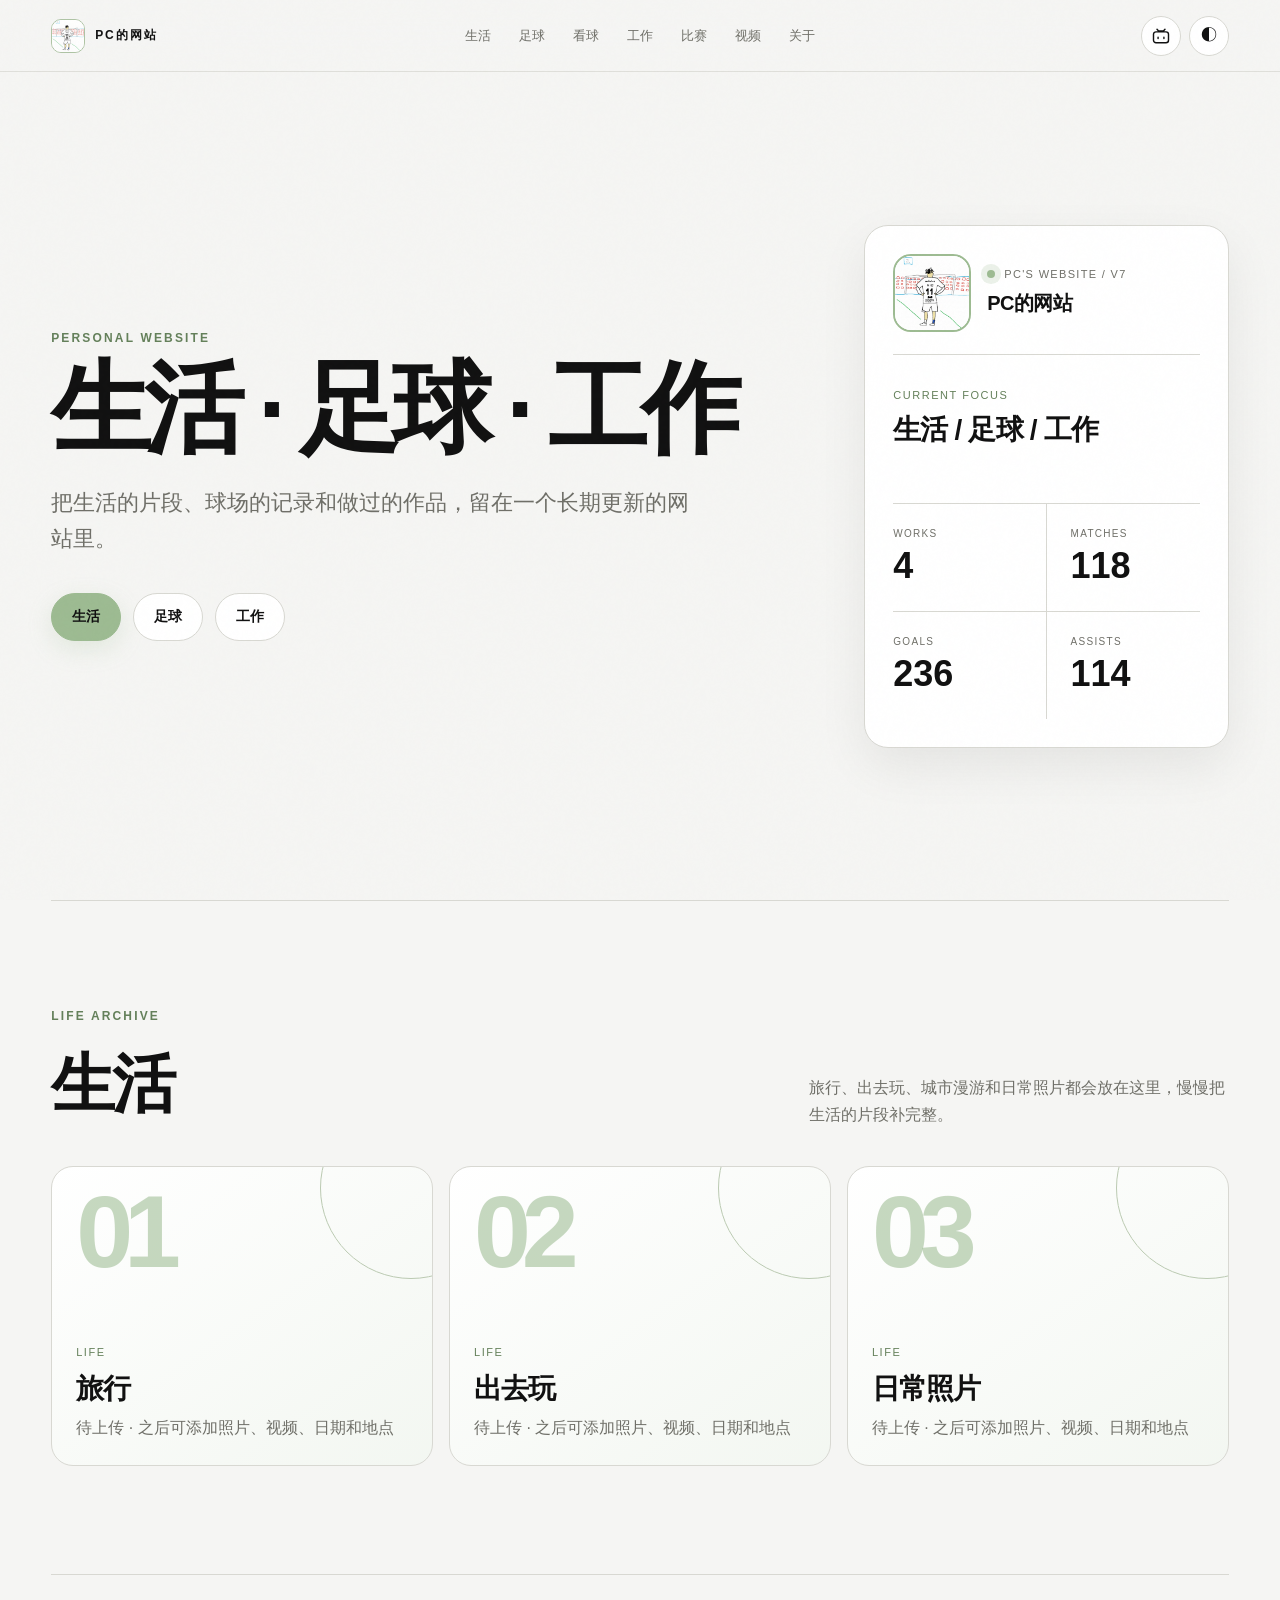
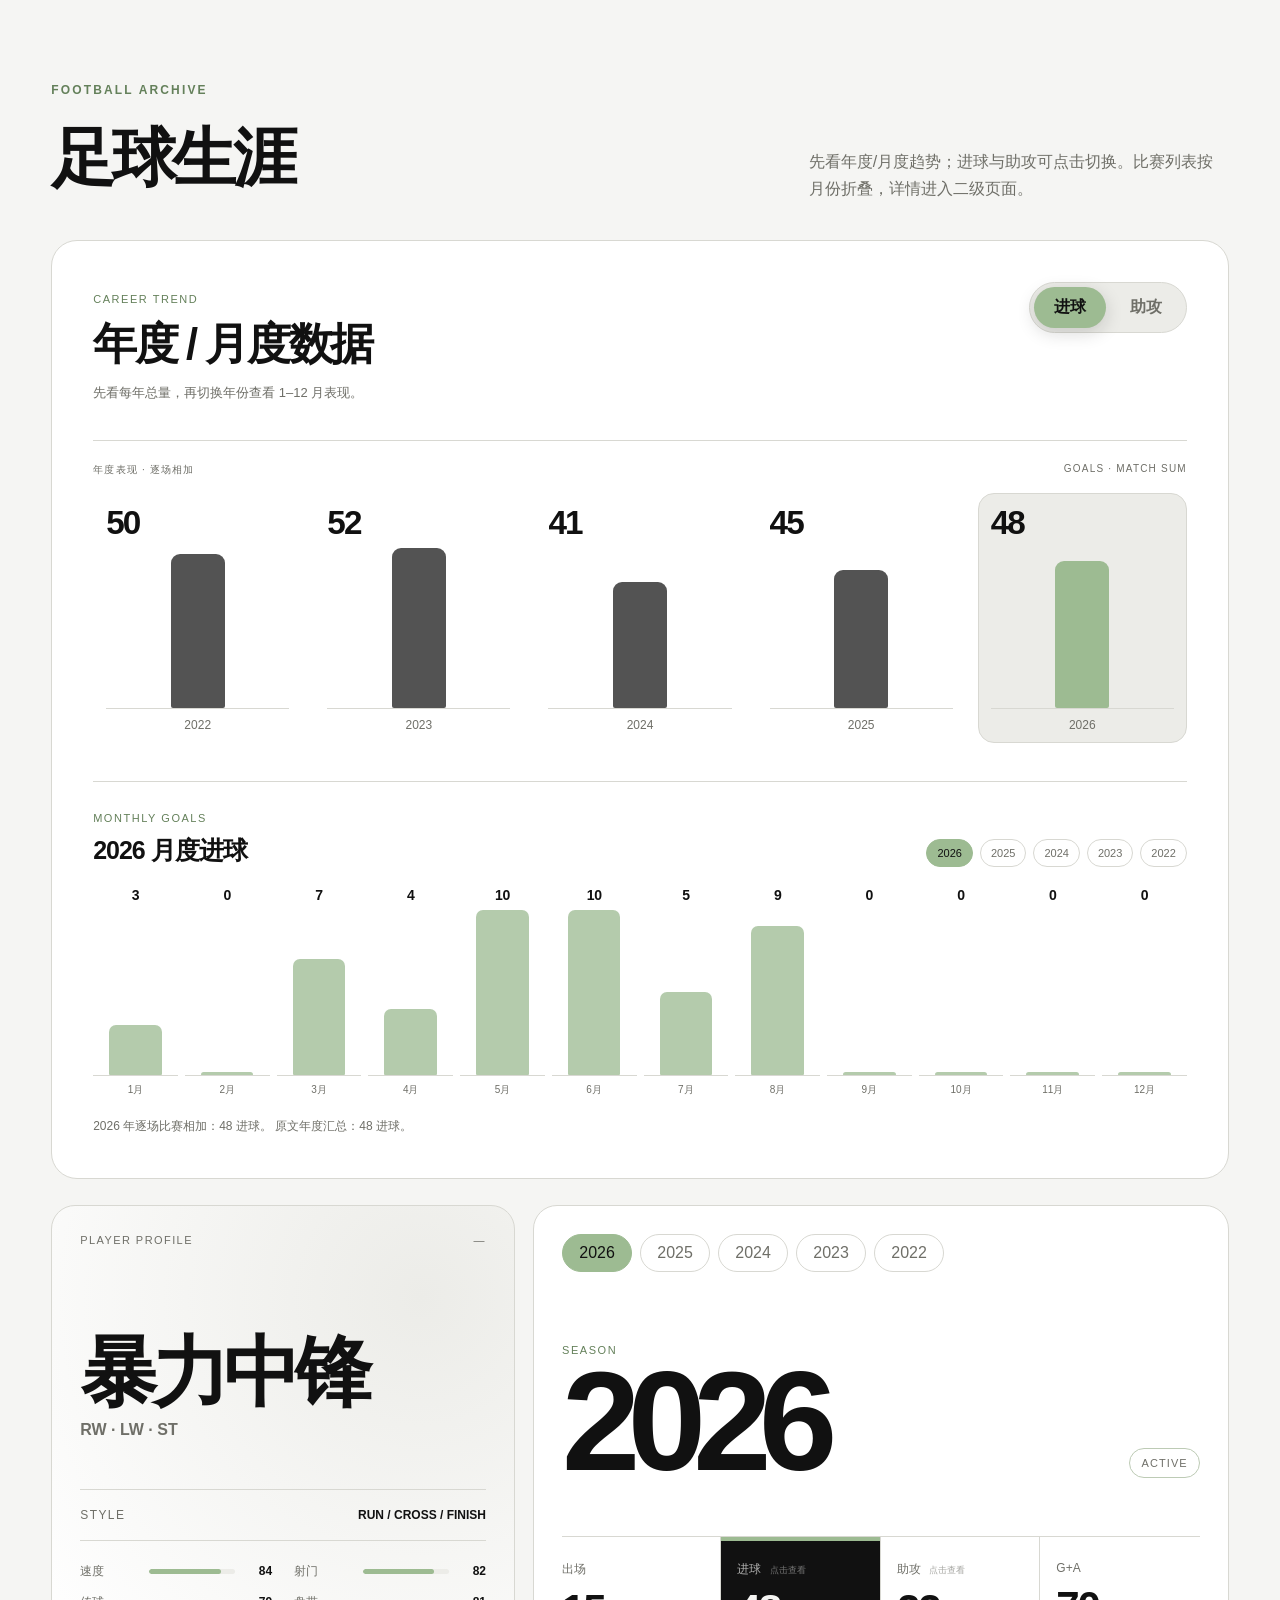
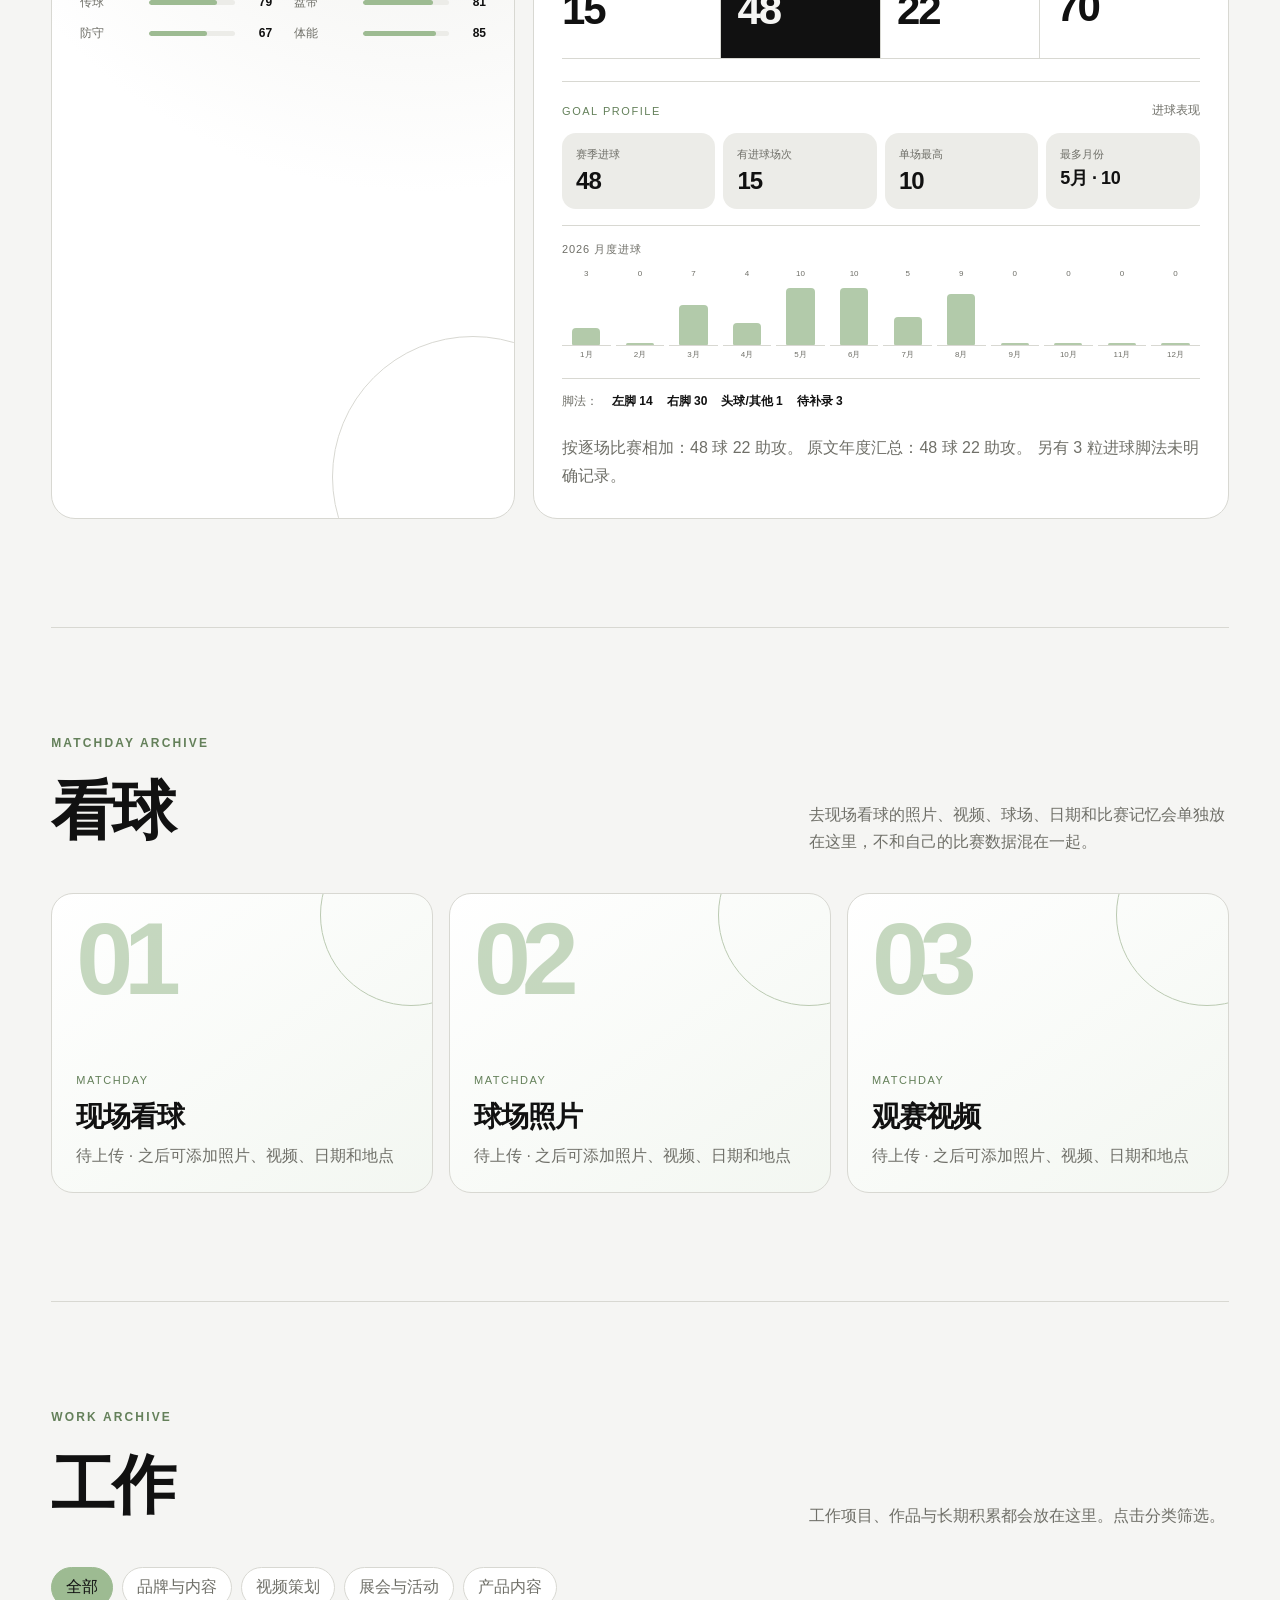
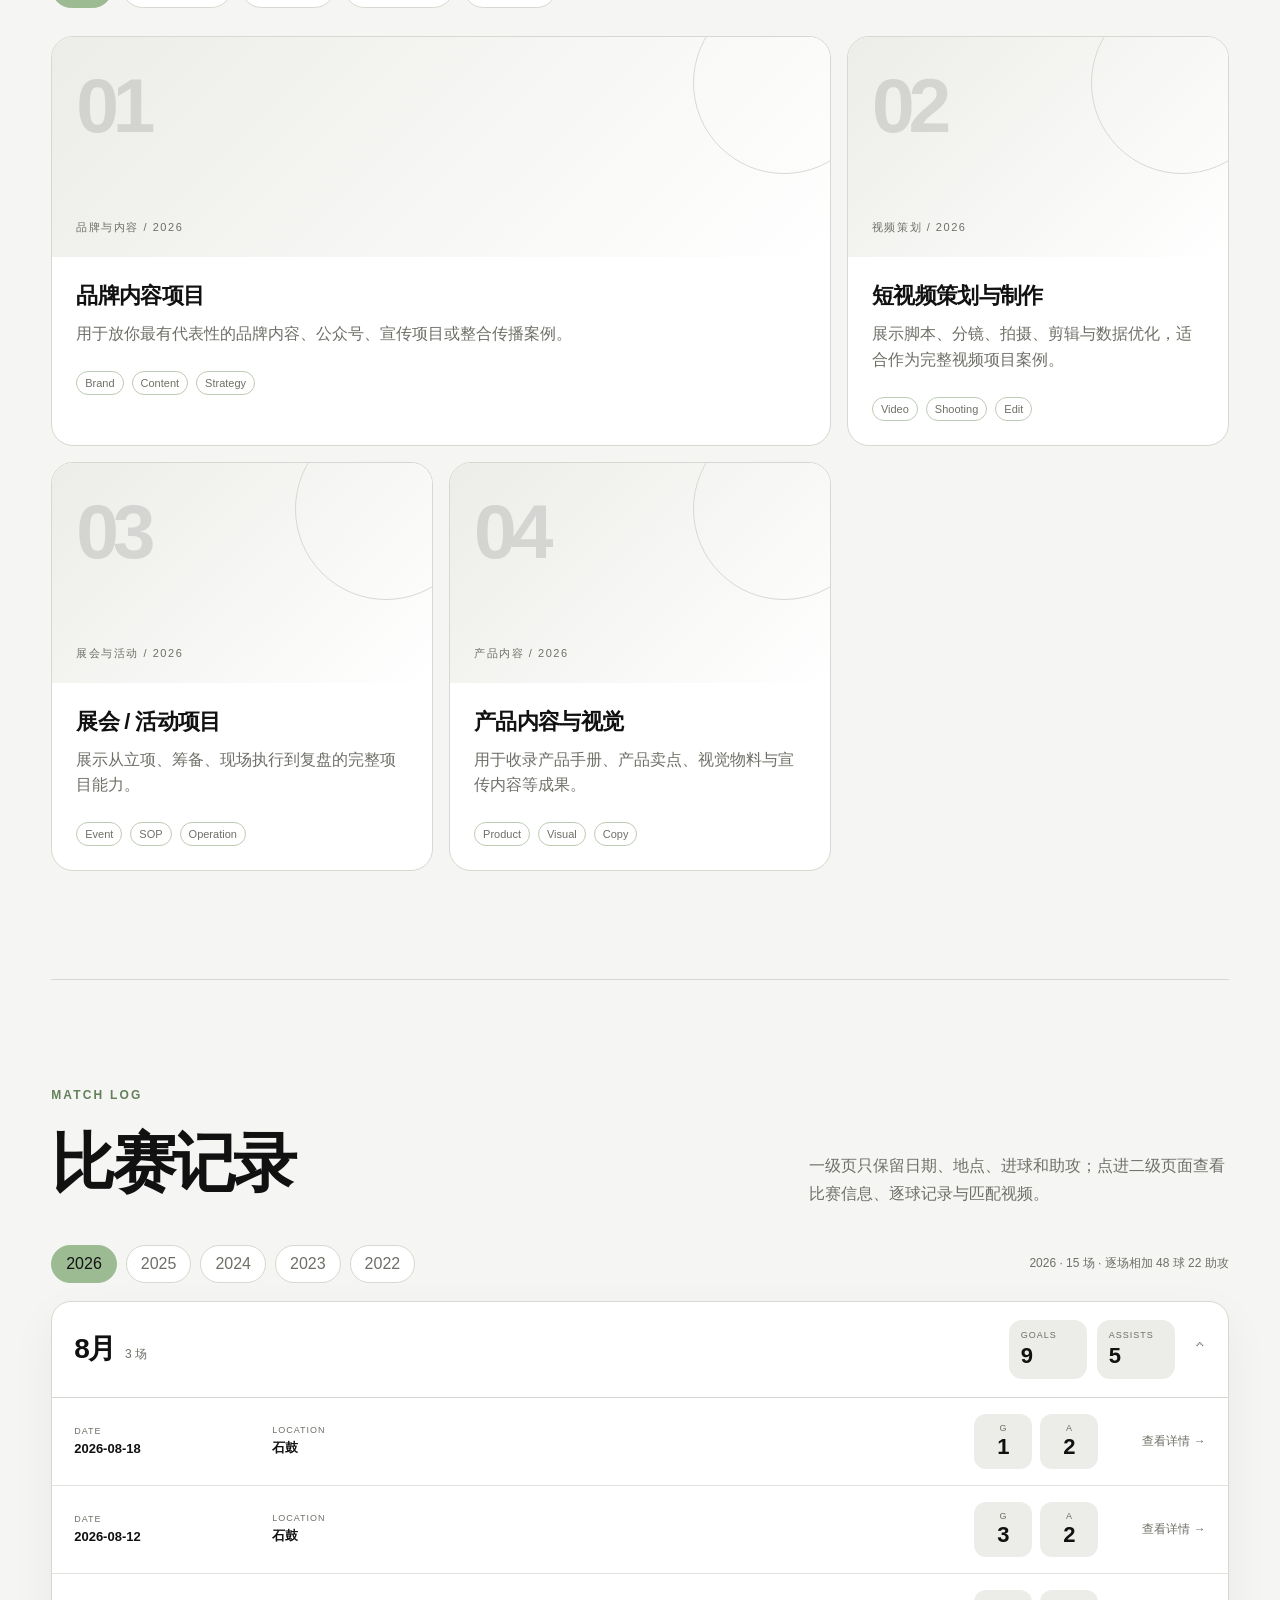
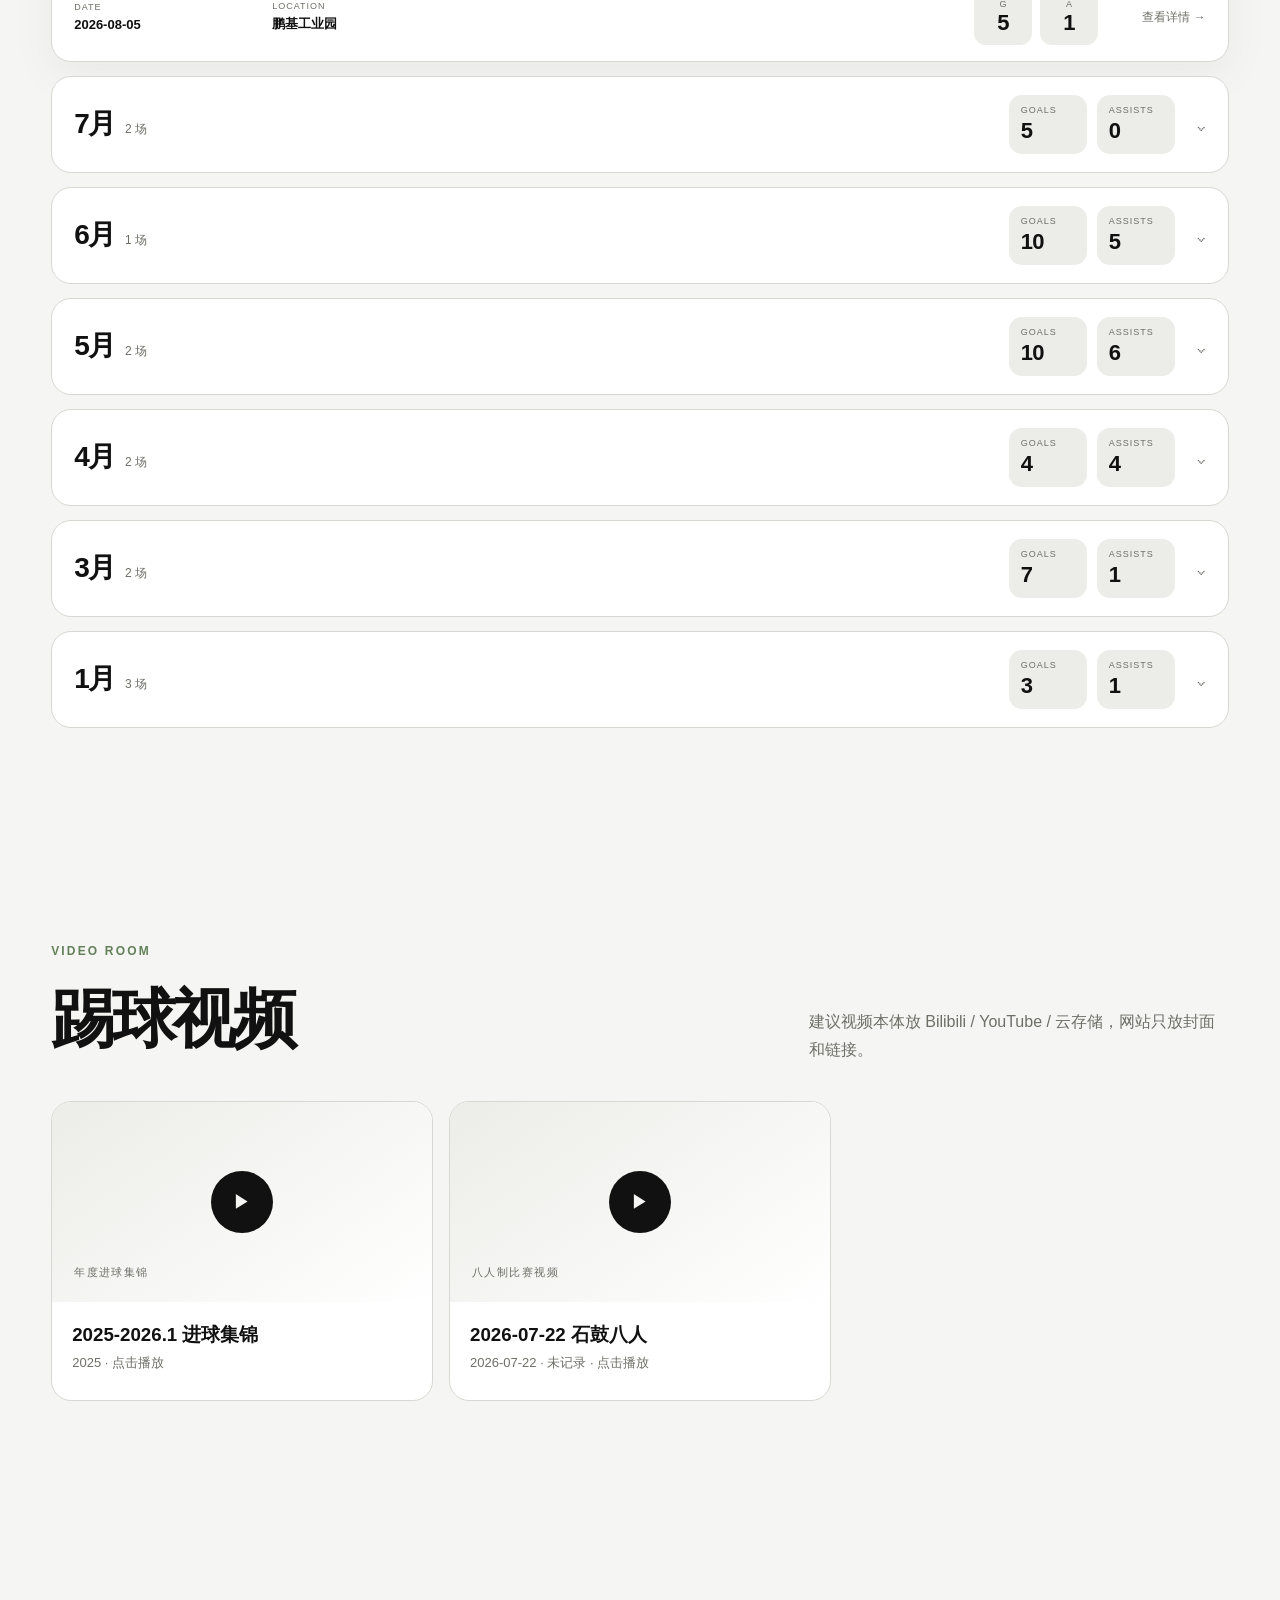
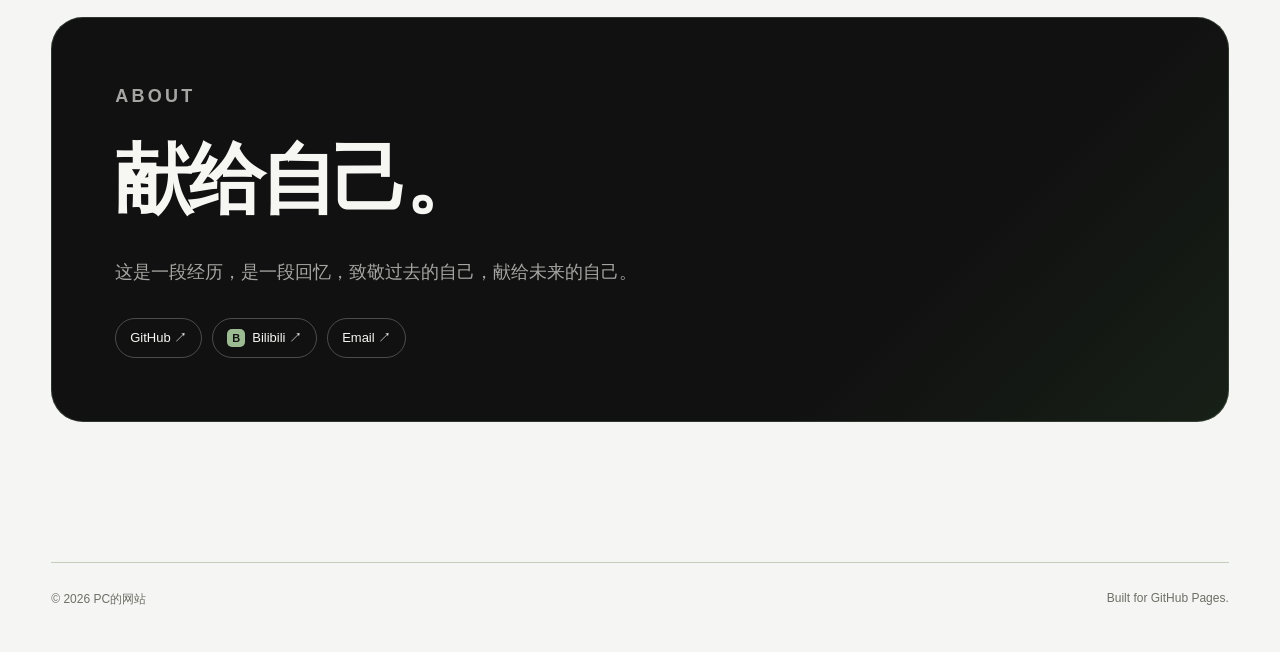
==== index.html @ cf219f92 "Add files via upload" ====
<!doctype html>
<html lang="zh-CN">
<head>
  <meta charset="utf-8" />
  <meta name="viewport" content="width=device-width, initial-scale=1" />
  <meta name="description" content="PC的网站：生活、足球与工作长期个人档案" />
  <meta name="theme-color" content="#9DBB92" />
  <title>PC的网站</title>
  <link rel="stylesheet" href="styles.css?v=7.0.0" />
</head>
<body>
  <div class="noise" aria-hidden="true"></div>
  <header class="site-header">
    <a class="brand" href="#top" aria-label="回到首页">
      <img class="brand-avatar" src="assets/avatar.png" alt="PC头像" />
      <span id="brand-name">PC的网站</span>
    </a>
    <nav class="nav" aria-label="主导航">
      <a href="#life">生活</a>
      <a href="#football">足球</a>
      <a href="#watching">看球</a>
      <a href="#work">工作</a>
      <a href="#matches">比赛</a>
      <a href="#videos">视频</a>
      <a href="#about">关于</a>
    </nav>
    <div class="header-actions">
      <a id="bilibili-link" class="social-icon-button bilibili-icon" href="https://search.bilibili.com/upuser?keyword=%E6%9A%B4%E5%8A%9B%E4%B8%AD%E9%94%8B%E9%B8%AD%E5%98%B4%E5%85%BD" target="_blank" rel="noreferrer" aria-label="打开暴力中锋鸭嘴兽的 Bilibili 页面"><svg viewBox="0 0 24 24" aria-hidden="true"><path d="M7.2 3.8 9.1 6h5.8l1.9-2.2M6 7h12a3 3 0 0 1 3 3v7a3 3 0 0 1-3 3H6a3 3 0 0 1-3-3v-7a3 3 0 0 1 3-3Z" fill="none" stroke="currentColor" stroke-width="1.7" stroke-linecap="round" stroke-linejoin="round"/><path d="M8.5 13.5v1.4M15.5 13.5v1.4" stroke="currentColor" stroke-width="1.7" stroke-linecap="round"/></svg></a>
      <button id="theme-toggle" class="icon-button" type="button" aria-label="切换主题">◐</button>
    </div>
  </header>

  <main id="top">
    <section class="hero section">
      <div class="hero-copy reveal">
        <p class="eyebrow" id="hero-kicker">PERSONAL WEBSITE</p>
        <h1 id="hero-title">生活 · 足球 · 工作</h1>
        <p class="hero-desc" id="hero-desc">把生活的片段、球场的记录和做过的作品，留在一个长期更新的网站里。</p>
        <div class="hero-actions">
          <a class="button primary" href="#life">生活</a>
          <a class="button ghost" href="#football">足球</a>
          <a class="button ghost" href="#work">工作</a>
        </div>
      </div>
      <aside class="hero-panel reveal" aria-label="个人概览">
        <div class="profile-intro">
          <img src="assets/avatar.png" alt="PC头像" class="hero-avatar" />
          <div><div class="status-row"><span class="pulse"></span><span>PC'S WEBSITE / V7</span></div><strong class="profile-intro-name">PC的网站</strong></div>
        </div>
        <div class="hero-metric">
          <span class="metric-label">CURRENT FOCUS</span>
          <strong id="current-focus">Brand / Video / Football</strong>
        </div>
        <div class="mini-grid">
          <div><span>WORKS</span><strong id="hero-work-count">0</strong></div>
          <div><span>MATCHES</span><strong id="hero-match-count">0</strong></div>
          <div><span>GOALS</span><strong id="hero-goals">0</strong></div>
          <div><span>ASSISTS</span><strong id="hero-assists">0</strong></div>
        </div>
      </aside>
    </section>


    <section id="life" class="section block-section">
      <div class="section-head reveal">
        <div>
          <p class="eyebrow">LIFE ARCHIVE</p>
          <h2>生活</h2>
        </div>
        <p>旅行、出去玩、城市漫游和日常照片都会放在这里，慢慢把生活的片段补完整。</p>
      </div>
      <div id="life-grid" class="archive-media-grid"></div>
    </section>

    <section id="football" class="section football-section">
      <div class="section-head reveal">
        <div>
          <p class="eyebrow">FOOTBALL ARCHIVE</p>
          <h2>足球生涯</h2>
        </div>
        <p>先看年度/月度趋势；进球与助攻可点击切换。比赛列表按月份折叠，详情进入二级页面。</p>
      </div>

      <section class="football-dashboard reveal" aria-label="年度与月度足球数据图表">
        <div class="trend-head">
          <div>
            <p class="metric-label">CAREER TREND</p>
            <h3>年度 / 月度数据</h3>
            <p class="trend-desc">先看每年总量，再切换年份查看 1–12 月表现。</p>
          </div>
          <div id="trend-metric-toggle" class="metric-toggle" role="group" aria-label="切换进球或助攻图表">
            <button class="metric-toggle-btn active" type="button" data-trend-metric="goals" aria-pressed="true">进球</button>
            <button class="metric-toggle-btn" type="button" data-trend-metric="assists" aria-pressed="false">助攻</button>
          </div>
        </div>

        <div class="chart-label-row">
          <span>年度表现 · 逐场相加</span>
          <span id="yearly-chart-unit">GOALS</span>
        </div>
        <div id="yearly-chart" class="yearly-chart" aria-label="年度数据柱状图"></div>

        <div class="monthly-chart-head">
          <div>
            <span class="metric-label" id="monthly-chart-kicker">MONTHLY GOALS</span>
            <h4 id="monthly-chart-title">2026 月度进球</h4>
          </div>
          <div id="trend-year-switcher" class="trend-year-switcher" aria-label="切换月度图表年份"></div>
        </div>
        <div id="monthly-chart" class="monthly-chart" aria-label="月度数据柱状图"></div>
        <p id="trend-note" class="trend-note"></p>
      </section>

      <div class="season-layout">
        <div class="player-card reveal">
          <div class="player-topline"><span>PLAYER PROFILE</span><span id="player-number">—</span></div>
          <div class="player-name" id="player-name">暴力中锋</div>
          <div class="player-position" id="player-position">RW · LW · ST</div>
          <div class="rating-row">
            <span>STYLE</span>
            <strong id="player-style">RUN / CROSS / FINISH</strong>
          </div>
          <div id="attributes" class="attributes"></div>
        </div>

        <div class="season-panel reveal">
          <div class="season-switcher" id="season-switcher"></div>
          <div class="season-title-row">
            <div>
              <span class="metric-label">SEASON</span>
              <h3 id="season-title">2026</h3>
            </div>
            <span class="season-badge" id="season-status">ACTIVE</span>
          </div>
          <div class="season-stats">
            <div class="season-stat-static"><span>出场</span><strong id="season-apps">0</strong></div>
            <button class="season-stat-button active" id="season-goals-button" type="button" data-season-metric="goals" aria-pressed="true">
              <span>进球 <em>点击查看</em></span><strong id="season-goals">0</strong>
            </button>
            <button class="season-stat-button" id="season-assists-button" type="button" data-season-metric="assists" aria-pressed="false">
              <span>助攻 <em>点击查看</em></span><strong id="season-assists">0</strong>
            </button>
            <div class="season-stat-static"><span>G+A</span><strong id="season-ga">0</strong></div>
          </div>
          <div class="scoring-profile" id="season-detail-panel">
            <div class="scoring-profile-head">
              <span class="metric-label" id="season-detail-kicker">GOAL PROFILE</span>
              <span id="season-detail-title">进球脚法</span>
            </div>
            <div class="foot-stats" id="season-detail-stats">
              <div><span>左脚</span><strong id="foot-left">0</strong></div>
              <div><span>右脚</span><strong id="foot-right">0</strong></div>
              <div><span>头球/其他</span><strong id="foot-other">0</strong></div>
              <div><span>待补录</span><strong id="foot-unknown">0</strong></div>
            </div>
            <div id="season-metric-monthly" class="season-assist-monthly" hidden></div>
          </div>
          <p id="season-note" class="season-note"></p>
        </div>
      </div>
    </section>

    <section id="watching" class="section block-section">
      <div class="section-head reveal">
        <div>
          <p class="eyebrow">MATCHDAY ARCHIVE</p>
          <h2>看球</h2>
        </div>
        <p>去现场看球的照片、视频、球场、日期和比赛记忆会单独放在这里，不和自己的比赛数据混在一起。</p>
      </div>
      <div id="watch-grid" class="archive-media-grid"></div>
    </section>


    <section id="work" class="section block-section">
      <div class="section-head reveal">
        <div>
          <p class="eyebrow">WORK ARCHIVE</p>
          <h2>工作</h2>
        </div>
        <p>工作项目、作品与长期积累都会放在这里。点击分类筛选。</p>
      </div>
      <div id="work-filters" class="filters reveal" aria-label="作品筛选"></div>
      <div id="work-grid" class="work-grid"></div>
    </section>

    <section id="matches" class="section block-section">
      <div class="section-head reveal">
        <div>
          <p class="eyebrow">MATCH LOG</p>
          <h2>比赛记录</h2>
        </div>
        <p>一级页只保留日期、地点、进球和助攻；点进二级页面查看比赛信息、逐球记录与匹配视频。</p>
      </div>
      <div class="match-filter-row reveal"><div id="match-filters" class="filters match-filters" aria-label="比赛年份筛选"></div><p id="match-summary-note" class="match-summary-note"></p></div>
      <div id="match-grid" class="match-grid month-groups"></div>
    </section>

    <section id="videos" class="section">
      <div class="section-head reveal">
        <div>
          <p class="eyebrow">VIDEO ROOM</p>
          <h2>踢球视频</h2>
        </div>
        <p>建议视频本体放 Bilibili / YouTube / 云存储，网站只放封面和链接。</p>
      </div>
      <div id="video-grid" class="video-grid"></div>
    </section>

    <section id="about" class="section about-section">
      <div class="about-card reveal">
        <p class="eyebrow">ABOUT</p>
        <h2 id="about-title">献给自己。</h2>
        <p id="about-text">这是一段经历，是一段回忆，致敬过去的自己，献给未来的自己。</p>
        <div id="social-links" class="social-links"></div>
      </div>
    </section>
  </main>

  <footer class="footer">
    <span>© <span id="year"></span> <span id="footer-name">PC的网站</span></span>
    <span>Built for GitHub Pages.</span>
  </footer>

  <script src="data.js?v=7.0.0"></script>
  <script src="app.js?v=7.0.0"></script>
</body>
</html>
---- styles.css ----
:root {
  --bg: #f5f5f3;
  --panel: #ffffff;
  --panel-2: #ecece8;
  --text: #111111;
  --muted: #6f6f68;
  --line: #d8d8d2;
  --accent: #9DBB92;
  --accent-contrast: #111111;
  --green: #9DBB92;
  --green-deep: #64805a;
  --green-soft: #e9f0e6;
  --shadow: 0 18px 50px rgba(0,0,0,.07);
  --radius: 24px;
}

[data-theme="dark"] {
  --bg: #080808;
  --panel: #111111;
  --panel-2: #181818;
  --text: #f3f3ef;
  --muted: #9d9d95;
  --line: #2a2a28;
  --accent: #9DBB92;
  --accent-contrast: #101410;
  --green: #9DBB92;
  --green-deep: #b5cfa9;
  --green-soft: #1b2419;
  --shadow: 0 20px 60px rgba(0,0,0,.35);
}

* { box-sizing: border-box; }
html { scroll-behavior: smooth; }
body {
  margin: 0;
  color: var(--text);
  background: var(--bg);
  font-family: Inter, ui-sans-serif, -apple-system, BlinkMacSystemFont, "Segoe UI", "PingFang SC", "Microsoft YaHei", sans-serif;
  transition: background .25s ease, color .25s ease;
}
a { color: inherit; text-decoration: none; }
button { font: inherit; }
.noise {
  pointer-events: none;
  position: fixed;
  inset: 0;
  opacity: .025;
  z-index: 99;
  background-image: url("data:image/svg+xml,%3Csvg viewBox='0 0 180 180' xmlns='http://www.w3.org/2000/svg'%3E%3Cfilter id='n'%3E%3CfeTurbulence type='fractalNoise' baseFrequency='.9' numOctaves='2' stitchTiles='stitch'/%3E%3C/filter%3E%3Crect width='100%25' height='100%25' filter='url(%23n)' opacity='.6'/%3E%3C/svg%3E");
}

.site-header {
  position: sticky;
  top: 0;
  z-index: 20;
  min-height: 72px;
  display: grid;
  grid-template-columns: 1fr auto 1fr;
  align-items: center;
  padding: 0 4vw;
  border-bottom: 1px solid color-mix(in srgb, var(--line) 75%, transparent);
  backdrop-filter: blur(18px);
  background: color-mix(in srgb, var(--bg) 84%, transparent);
}
.brand { display: inline-flex; align-items: center; gap: 10px; font-size: 12px; letter-spacing: .16em; font-weight: 800; }
.brand-mark { width: 28px; height: 28px; display:grid; place-items:center; border-radius: 50%; background: var(--text); color: var(--bg); letter-spacing: 0; }
.nav { display: flex; gap: 28px; font-size: 13px; color: var(--muted); }
.nav a:hover { color: var(--text); }
.icon-button { justify-self: end; width: 40px; height: 40px; border: 1px solid var(--line); background: var(--panel); color: var(--text); border-radius: 50%; cursor: pointer; }

.section { width: min(1320px, 92vw); margin: 0 auto; padding: 108px 0; }
.block-section { border-top: 1px solid var(--line); }
.hero { min-height: calc(100vh - 72px); display: grid; grid-template-columns: 1.35fr .65fr; gap: 56px; align-items: center; }
.eyebrow { margin: 0 0 18px; color: var(--muted); font-size: 12px; font-weight: 800; letter-spacing: .18em; }
.hero h1 { margin: 0; font-size: clamp(52px, 7.8vw, 118px); line-height: .92; letter-spacing: -.07em; font-weight: 850; }
.hero-desc { width: min(640px, 90%); margin: 30px 0 0; color: var(--muted); font-size: clamp(16px, 1.7vw, 22px); line-height: 1.65; }
.hero-actions { display:flex; gap: 12px; margin-top: 36px; flex-wrap: wrap; }
.button { min-height: 48px; padding: 0 20px; display:inline-flex; align-items:center; justify-content:center; border-radius: 999px; border: 1px solid var(--line); font-size: 14px; font-weight: 750; }
.button.primary { background: var(--accent); color: var(--accent-contrast); border-color: var(--accent); }
.button.ghost { background: var(--panel); }
.hero-panel { background: var(--panel); border: 1px solid var(--line); border-radius: var(--radius); padding: 28px; box-shadow: var(--shadow); }
.status-row { display:flex; align-items:center; gap: 9px; color: var(--muted); font-size:11px; letter-spacing:.12em; }
.pulse { width: 8px; height: 8px; background: #3cdd74; border-radius: 50%; box-shadow: 0 0 0 6px rgba(60,221,116,.12); }
.hero-metric { padding: 54px 0; border-bottom: 1px solid var(--line); }
.metric-label { display:block; color: var(--muted); font-size: 11px; letter-spacing: .14em; margin-bottom: 10px; }
.hero-metric strong { font-size: 28px; letter-spacing: -.03em; }
.mini-grid { display:grid; grid-template-columns: 1fr 1fr; }
.mini-grid div { padding: 24px 0; }
.mini-grid div:nth-child(odd) { border-right: 1px solid var(--line); }
.mini-grid div:nth-child(even) { padding-left: 24px; }
.mini-grid div:nth-child(-n+2) { border-bottom: 1px solid var(--line); }
.mini-grid span { display:block; color:var(--muted); font-size:10px; letter-spacing:.13em; margin-bottom:6px; }
.mini-grid strong { font-size: 36px; }

.section-head { display:flex; align-items:end; justify-content:space-between; gap: 24px; margin-bottom: 38px; }
.section-head h2 { margin:0; font-size: clamp(38px, 5vw, 72px); letter-spacing: -.055em; }
.section-head > p { width: min(420px, 45%); margin: 0; color: var(--muted); line-height: 1.7; }
.filters { display:flex; flex-wrap:wrap; gap: 9px; margin-bottom: 28px; }
.filter-btn { border:1px solid var(--line); background:var(--panel); color:var(--muted); padding:9px 14px; border-radius:999px; cursor:pointer; }
.filter-btn.active { background:var(--text); color:var(--bg); border-color:var(--text); }

.work-grid { display:grid; grid-template-columns: repeat(12, 1fr); gap: 16px; }
.work-card { grid-column: span 4; min-height: 360px; border:1px solid var(--line); border-radius:22px; background:var(--panel); overflow:hidden; display:flex; flex-direction:column; transition: transform .2s ease, box-shadow .2s ease; }
.work-card:hover { transform: translateY(-4px); box-shadow: var(--shadow); }
.work-card.featured { grid-column: span 8; }
.work-thumb { min-height: 220px; padding: 24px; position:relative; overflow:hidden; background: linear-gradient(135deg, var(--panel-2), var(--panel)); }
.work-thumb::after { content:""; position:absolute; width:180px; height:180px; border:1px solid var(--line); border-radius:50%; right:-45px; top:-45px; }
.work-index { font-size: clamp(46px, 6vw, 90px); font-weight: 850; letter-spacing:-.08em; opacity:.12; }
.work-kind { position:absolute; left:24px; bottom:22px; font-size:11px; letter-spacing:.14em; color:var(--muted); }
.work-body { padding:24px; display:flex; flex-direction:column; gap: 10px; }
.work-body h3 { margin:0; font-size:22px; letter-spacing:-.03em; }
.work-body p { margin:0; color:var(--muted); line-height:1.6; }
.work-meta { margin-top: auto; padding-top: 14px; display:flex; gap:8px; flex-wrap:wrap; }
.tag { border:1px solid var(--line); padding:5px 8px; border-radius:999px; color:var(--muted); font-size:11px; }

.football-section { border-top:1px solid var(--line); }
.season-layout { display:grid; grid-template-columns: .8fr 1.2fr; gap:18px; }
.player-card, .season-panel { border:1px solid var(--line); border-radius:var(--radius); background:var(--panel); padding:28px; min-height:500px; }
.player-card { position:relative; overflow:hidden; background: radial-gradient(circle at 80% 10%, var(--panel-2), var(--panel) 55%); }
.player-card::before { content:""; position:absolute; width:280px; height:280px; border:1px solid var(--line); border-radius:50%; right:-100px; bottom:-100px; }
.player-topline { display:flex; justify-content:space-between; color:var(--muted); font-size:11px; letter-spacing:.13em; }
.player-name { margin-top:90px; font-size:clamp(44px,6vw,82px); line-height:.95; font-weight:850; letter-spacing:-.07em; }
.player-position { margin-top:12px; color:var(--muted); font-weight:700; }
.rating-row { margin-top:50px; padding:18px 0; border-top:1px solid var(--line); border-bottom:1px solid var(--line); display:flex; justify-content:space-between; gap:20px; font-size:12px; }
.rating-row span { color:var(--muted); letter-spacing:.12em; }
.attributes { display:grid; grid-template-columns:1fr 1fr; gap:14px 22px; padding-top:22px; }
.attribute-row { display:grid; grid-template-columns:60px 1fr 28px; gap:9px; align-items:center; font-size:12px; }
.attribute-row span { color:var(--muted); }
.attr-track { height:5px; background:var(--panel-2); border-radius:99px; overflow:hidden; }
.attr-fill { height:100%; background:var(--text); border-radius:99px; }
.attribute-row strong { text-align:right; font-size:12px; }
.season-panel { display:flex; flex-direction:column; }
.season-switcher { display:flex; gap:8px; flex-wrap:wrap; }
.season-btn { min-width:70px; padding:9px 13px; border-radius:999px; border:1px solid var(--line); color:var(--muted); background:transparent; cursor:pointer; }
.season-btn.active { color:var(--bg); background:var(--text); border-color:var(--text); }
.season-title-row { display:flex; justify-content:space-between; align-items:end; margin-top:72px; }
.season-title-row h3 { margin:0; font-size:clamp(72px,11vw,150px); letter-spacing:-.09em; line-height:.8; }
.season-badge { border:1px solid var(--line); border-radius:999px; padding:8px 11px; color:var(--muted); font-size:11px; letter-spacing:.1em; }
.season-stats { display:grid; grid-template-columns:repeat(4,1fr); margin-top:58px; border-top:1px solid var(--line); border-bottom:1px solid var(--line); }
.season-stats div { padding:24px 16px; border-right:1px solid var(--line); }
.season-stats div:first-child { padding-left:0; }
.season-stats div:last-child { border-right:0; }
.season-stats span { display:block; color:var(--muted); font-size:12px; margin-bottom:8px; }
.season-stats strong { font-size:42px; letter-spacing:-.05em; }
.season-note { color:var(--muted); line-height:1.75; margin:24px 0 0; }

.match-grid { display:grid; gap:12px; }
.match-card { display:grid; grid-template-columns: 150px 1fr auto; gap:24px; align-items:center; padding:24px; background:var(--panel); border:1px solid var(--line); border-radius:18px; }
.match-date { color:var(--muted); font-size:13px; }
.match-main h3 { margin:0 0 7px; font-size:21px; }
.match-main p { margin:0; color:var(--muted); line-height:1.55; }
.match-scoreline { display:flex; gap:12px; }
.match-pill { min-width:74px; text-align:center; background:var(--panel-2); border-radius:14px; padding:12px 14px; }
.match-pill span { display:block; color:var(--muted); font-size:10px; letter-spacing:.1em; }
.match-pill strong { font-size:24px; }

.video-grid { display:grid; grid-template-columns:repeat(3,1fr); gap:16px; }
.video-card { min-height:300px; border:1px solid var(--line); border-radius:20px; overflow:hidden; background:var(--panel); }
.video-cover { height:200px; padding:22px; display:flex; align-items:flex-end; position:relative; background:linear-gradient(145deg,var(--panel-2),var(--panel)); }
.play { position:absolute; left:50%; top:50%; transform:translate(-50%,-50%); width:62px; height:62px; border-radius:50%; display:grid; place-items:center; background:var(--text); color:var(--bg); font-size:18px; }
.video-cover span { color:var(--muted); font-size:11px; letter-spacing:.13em; }
.video-body { padding:20px; }
.video-body h3 { margin:0 0 6px; }
.video-body p { margin:0; color:var(--muted); font-size:13px; }
.video-card.disabled { opacity:.65; }

.about-section { padding-bottom:140px; }
.about-card { padding:clamp(30px,5vw,70px); border-radius:32px; color:#f6f6f3; background:#111; }
[data-theme="dark"] .about-card { color:#111; background:#f0f0eb; }
.about-card .eyebrow, .about-card p { color:color-mix(in srgb, currentColor 65%, transparent); }
.about-card h2 { max-width:900px; font-size:clamp(40px,6vw,82px); letter-spacing:-.06em; margin:0 0 24px; }
.about-card > p { max-width:760px; font-size:18px; line-height:1.7; }
.social-links { display:flex; gap:10px; flex-wrap:wrap; margin-top:30px; }
.social-links a { border:1px solid color-mix(in srgb, currentColor 25%, transparent); border-radius:999px; padding:10px 14px; font-size:13px; }
.footer { width:min(1320px,92vw); margin:0 auto; padding:28px 0 44px; border-top:1px solid var(--line); display:flex; justify-content:space-between; color:var(--muted); font-size:12px; }
.empty-state { padding:40px; border:1px dashed var(--line); border-radius:20px; color:var(--muted); text-align:center; }
.reveal { opacity:0; transform:translateY(14px); transition:opacity .6s ease, transform .6s ease; }
.reveal.visible { opacity:1; transform:none; }

@media (max-width: 960px) {
  .site-header { grid-template-columns:1fr auto; }
  .nav { display:none; }
  .hero { grid-template-columns:1fr; padding-top:72px; min-height:auto; }
  .hero-panel { max-width:680px; }
  .section { padding:78px 0; }
  .section-head { align-items:start; flex-direction:column; }
  .section-head > p { width:100%; }
  .work-card, .work-card.featured { grid-column:span 6; }
  .season-layout { grid-template-columns:1fr; }
  .video-grid { grid-template-columns:1fr 1fr; }
}

@media (max-width: 640px) {
  .site-header { min-height:62px; padding:0 20px; }
  .section { width:min(100% - 32px, 1320px); padding:64px 0; }
  .hero h1 { font-size:clamp(48px,16vw,74px); }
  .hero-desc { width:100%; }
  .work-card, .work-card.featured { grid-column:span 12; }
  .player-card, .season-panel { padding:22px; min-height:auto; }
  .player-name { margin-top:60px; }
  .attributes { grid-template-columns:1fr; }
  .season-title-row { margin-top:50px; }
  .season-title-row h3 { font-size:84px; }
  .season-stats { grid-template-columns:1fr 1fr; }
  .season-stats div { border-bottom:1px solid var(--line); }
  .season-stats div:nth-child(2) { border-right:0; }
  .season-stats div:nth-child(3), .season-stats div:nth-child(4) { border-bottom:0; }
  .season-stats div:nth-child(3) { padding-left:0; }
  .match-card { grid-template-columns:1fr; gap:14px; }
  .match-scoreline { justify-content:flex-start; }
  .video-grid { grid-template-columns:1fr; }
  .footer { width:calc(100% - 32px); flex-direction:column; gap:8px; }
}
@keyframes fadeUp { from { opacity:0; transform:translateY(10px); } to { opacity:1; transform:none; } }

/* ---------- Football data V2 ---------- */
.scoring-profile {
  margin-top: 22px;
  padding-top: 20px;
  border-top: 1px solid var(--line);
}
.scoring-profile-head {
  display: flex;
  align-items: center;
  justify-content: space-between;
  gap: 16px;
  color: var(--muted);
  font-size: 12px;
}
.scoring-profile-head .metric-label { margin: 0; }
.foot-stats {
  display: grid;
  grid-template-columns: repeat(4, 1fr);
  gap: 8px;
  margin-top: 14px;
}
.foot-stats > div {
  padding: 14px;
  border-radius: 14px;
  background: var(--panel-2);
}
.foot-stats span {
  display: block;
  color: var(--muted);
  font-size: 11px;
  margin-bottom: 5px;
}
.foot-stats strong {
  font-size: 24px;
  letter-spacing: -.04em;
}

.match-filters { margin-top: -8px; }
.match-grid { gap: 16px; }
.match-card {
  display: block;
  padding: 24px;
  background: var(--panel);
  border: 1px solid var(--line);
  border-radius: 20px;
}
.match-card-top,
.match-content-row,
.match-date-block {
  display: flex;
  align-items: center;
}
.match-card-top {
  justify-content: space-between;
  gap: 16px;
  padding-bottom: 18px;
  border-bottom: 1px solid var(--line);
}
.match-date-block { gap: 10px; flex-wrap: wrap; }
.match-date { color: var(--text); font-size: 13px; font-weight: 750; letter-spacing: .02em; }
.record-status {
  display: inline-flex;
  align-items: center;
  min-height: 24px;
  padding: 0 9px;
  border-radius: 999px;
  font-size: 10px;
  letter-spacing: .08em;
  border: 1px solid var(--line);
  color: var(--muted);
}
.record-status.verified::before,
.record-status.pending::before {
  content: "";
  width: 6px;
  height: 6px;
  border-radius: 50%;
  margin-right: 6px;
  background: #3cdd74;
}
.record-status.pending::before { background: #e3a326; }
.match-score {
  font-size: 24px;
  font-weight: 850;
  letter-spacing: -.05em;
}
.match-content-row {
  align-items: stretch;
  justify-content: space-between;
  gap: 28px;
  padding-top: 22px;
}
.match-main { min-width: 0; flex: 1; }
.match-kicker {
  color: var(--muted);
  font-size: 11px;
  letter-spacing: .12em;
  text-transform: uppercase;
  margin-bottom: 7px;
}
.match-main h3 { margin: 0; font-size: 25px; letter-spacing: -.035em; }
.match-info-grid {
  display: grid;
  grid-template-columns: repeat(3, minmax(0, 1fr));
  gap: 10px;
  margin-top: 18px;
}
.match-info-grid > div {
  min-width: 0;
  padding: 12px 14px;
  background: var(--panel-2);
  border-radius: 13px;
}
.match-info-grid span {
  display: block;
  color: var(--muted);
  font-size: 10px;
  margin-bottom: 5px;
}
.match-info-grid strong {
  display: block;
  font-size: 13px;
  line-height: 1.4;
  overflow-wrap: anywhere;
}
.match-note {
  margin: 16px 0 0;
  color: var(--muted);
  font-size: 13px;
  line-height: 1.65;
}
.match-scoreline {
  align-self: flex-start;
  flex: 0 0 auto;
  display: flex;
  gap: 10px;
}
.match-pill {
  min-width: 82px;
  padding: 13px 15px;
  border-radius: 14px;
  background: var(--panel-2);
  text-align: center;
}
.match-pill span { display: block; color: var(--muted); font-size: 9px; letter-spacing: .12em; }
.match-pill strong { font-size: 26px; letter-spacing: -.04em; }

.goal-events {
  margin-top: 20px;
  padding-top: 18px;
  border-top: 1px dashed var(--line);
}
.goal-events-title {
  margin-bottom: 10px;
  color: var(--muted);
  font-size: 10px;
  letter-spacing: .14em;
  text-transform: uppercase;
}
.goal-event {
  display: grid;
  grid-template-columns: 52px 72px 100px minmax(130px, 1fr) minmax(120px, .8fr);
  align-items: center;
  gap: 8px;
  min-height: 42px;
  padding: 7px 0;
  border-top: 1px solid color-mix(in srgb, var(--line) 70%, transparent);
  font-size: 12px;
}
.goal-event:first-of-type { border-top: 0; }
.goal-no { font-weight: 850; letter-spacing: .04em; }
.goal-foot {
  display: inline-flex;
  justify-content: center;
  padding: 5px 8px;
  border-radius: 999px;
  border: 1px solid var(--line);
  font-weight: 750;
}
.goal-foot.left::before { content: "L · "; }
.goal-foot.right::before { content: "R · "; }
.goal-foot.unknown { color: var(--muted); }
.goal-minute { font-weight: 750; }
.goal-detail,
.goal-location { color: var(--muted); }
.goal-location::before { content: "⌖ "; }

@media (max-width: 760px) {
  .foot-stats { grid-template-columns: 1fr 1fr; }
  .match-content-row { flex-direction: column; }
  .match-info-grid { grid-template-columns: 1fr; }
  .goal-event {
    grid-template-columns: 44px 1fr 1fr;
    gap: 8px 10px;
    padding: 10px 0;
  }
  .goal-detail,
  .goal-location { grid-column: 2 / -1; }
  .match-scoreline { width: 100%; }
  .match-pill { flex: 1; }
}

/* ---------- Football data V4: interactive charts & goal/assist switch ---------- */
.football-dashboard {
  margin: 12px 0 26px;
  padding: clamp(24px, 3.2vw, 42px);
  border: 1px solid var(--line);
  border-radius: 26px;
  background: var(--panel);
}
.trend-head {
  display: flex;
  align-items: flex-start;
  justify-content: space-between;
  gap: 28px;
}
.trend-head h3 {
  margin: 6px 0 0;
  font-size: clamp(28px, 3.4vw, 48px);
  letter-spacing: -.055em;
}
.trend-desc {
  margin: 10px 0 0;
  color: var(--muted);
  font-size: 13px;
}
.metric-toggle {
  display: inline-flex;
  padding: 4px;
  gap: 4px;
  border: 1px solid var(--line);
  border-radius: 999px;
  background: var(--panel-2);
}
.metric-toggle-btn {
  min-width: 72px;
  border: 0;
  border-radius: 999px;
  padding: 10px 16px;
  background: transparent;
  color: var(--muted);
  cursor: pointer;
  font: inherit;
  font-weight: 750;
  transition: transform .14s ease, background .18s ease, color .18s ease, box-shadow .18s ease;
}
.metric-toggle-btn:hover { color: var(--text); }
.metric-toggle-btn:active { transform: scale(.96); }
.metric-toggle-btn.active {
  color: var(--bg);
  background: var(--text);
  box-shadow: 0 5px 18px color-mix(in srgb, var(--text) 16%, transparent);
}
.chart-label-row {
  display: flex;
  justify-content: space-between;
  margin-top: 38px;
  padding-top: 22px;
  border-top: 1px solid var(--line);
  color: var(--muted);
  font-size: 10px;
  letter-spacing: .12em;
  text-transform: uppercase;
}
.yearly-chart {
  display: grid;
  grid-template-columns: repeat(5, 1fr);
  gap: 12px;
  height: 250px;
  margin-top: 16px;
  align-items: stretch;
}
.year-bar-item {
  appearance: none;
  border: 1px solid transparent;
  border-radius: 16px;
  padding: 12px 12px 10px;
  background: transparent;
  color: var(--text);
  display: grid;
  grid-template-rows: auto 1fr auto;
  gap: 9px;
  cursor: pointer;
  min-width: 0;
  transition: background .18s ease, border-color .18s ease, transform .14s ease;
}
.year-bar-item:hover { background: var(--panel-2); }
.year-bar-item:active { transform: translateY(2px) scale(.99); }
.year-bar-item.active {
  background: var(--panel-2);
  border-color: var(--line);
}
.year-bar-item strong {
  font-size: clamp(22px, 2.6vw, 36px);
  line-height: 1;
  letter-spacing: -.055em;
  text-align: left;
}
.year-bar-item > span {
  color: var(--muted);
  font-size: 12px;
  text-align: center;
}
.year-bar-track {
  height: 100%;
  min-height: 145px;
  display: flex;
  align-items: flex-end;
  justify-content: center;
  border-bottom: 1px solid var(--line);
}
.year-bar-track i {
  display: block;
  width: min(54px, 58%);
  min-height: 5px;
  border-radius: 9px 9px 2px 2px;
  background: var(--text);
  opacity: .72;
  transition: height .45s cubic-bezier(.2,.8,.2,1), opacity .18s ease;
}
.year-bar-item.active .year-bar-track i { opacity: 1; }
.monthly-chart-head {
  display: flex;
  align-items: flex-end;
  justify-content: space-between;
  gap: 20px;
  margin-top: 38px;
  padding-top: 30px;
  border-top: 1px solid var(--line);
}
.monthly-chart-head h4 {
  margin: 4px 0 0;
  font-size: 25px;
  letter-spacing: -.04em;
}
.trend-year-switcher {
  display: flex;
  flex-wrap: wrap;
  justify-content: flex-end;
  gap: 7px;
}
.trend-year-btn {
  border: 1px solid var(--line);
  border-radius: 999px;
  padding: 7px 10px;
  background: transparent;
  color: var(--muted);
  cursor: pointer;
  font: inherit;
  font-size: 11px;
  transition: background .18s ease, color .18s ease, transform .14s ease;
}
.trend-year-btn:active { transform: scale(.95); }
.trend-year-btn.active { background: var(--text); color: var(--bg); border-color: var(--text); }
.monthly-chart {
  display: grid;
  grid-template-columns: repeat(12, minmax(0, 1fr));
  gap: 7px;
  height: 210px;
  margin-top: 20px;
  overflow: hidden;
}
.month-bar-item {
  min-width: 0;
  display: grid;
  grid-template-rows: auto 1fr auto;
  gap: 7px;
  align-items: stretch;
}
.month-bar-item strong {
  font-size: 14px;
  text-align: center;
  letter-spacing: -.03em;
}
.month-bar-item > span {
  color: var(--muted);
  font-size: 10px;
  text-align: center;
  white-space: nowrap;
}
.month-bar-track {
  display: flex;
  align-items: flex-end;
  justify-content: center;
  height: 100%;
  border-bottom: 1px solid var(--line);
}
.month-bar-track i {
  display: block;
  width: 62%;
  min-height: 2px;
  border-radius: 7px 7px 1px 1px;
  background: var(--text);
  opacity: .76;
  transition: height .45s cubic-bezier(.2,.8,.2,1);
}
.trend-note {
  margin: 20px 0 0;
  color: var(--muted);
  font-size: 12px;
  line-height: 1.65;
}

.season-stats > .season-stat-static,
.season-stats > .season-stat-button {
  min-width: 0;
  padding: 24px 16px;
  border: 0;
  border-right: 1px solid var(--line);
  border-radius: 0;
  color: var(--text);
  background: transparent;
  text-align: left;
}
.season-stats > :first-child { padding-left: 0; }
.season-stats > :last-child { border-right: 0; }
.season-stat-button {
  cursor: pointer;
  position: relative;
  transition: background .18s ease, transform .13s ease;
}
.season-stat-button:hover { background: var(--panel-2); }
.season-stat-button:active { transform: scale(.975); }
.season-stat-button.active {
  background: var(--text);
  color: var(--bg);
}
.season-stat-button.active span { color: color-mix(in srgb, var(--bg) 70%, transparent); }
.season-stat-button span,
.season-stat-static span {
  display: block;
  color: var(--muted);
  font-size: 12px;
  margin-bottom: 8px;
}
.season-stat-button span em {
  margin-left: 5px;
  font-style: normal;
  font-size: 9px;
  opacity: .62;
}
.season-stat-button strong,
.season-stat-static strong {
  font-size: 42px;
  letter-spacing: -.05em;
}
.season-stat-button.active strong { color: var(--bg); }
.foot-stats .text-stat {
  font-size: 18px;
  line-height: 1.25;
  letter-spacing: -.025em;
}
.season-assist-monthly {
  margin-top: 16px;
  padding-top: 16px;
  border-top: 1px solid var(--line);
}
.assist-mini-title {
  color: var(--muted);
  font-size: 11px;
  letter-spacing: .08em;
  margin-bottom: 12px;
}
.assist-mini-bars {
  display: grid;
  grid-template-columns: repeat(12, 1fr);
  gap: 5px;
  height: 95px;
}
.assist-mini-item {
  min-width: 0;
  display: grid;
  grid-template-rows: 16px 1fr 15px;
  gap: 3px;
}
.assist-mini-value,
.assist-mini-item small {
  text-align: center;
  color: var(--muted);
  font-size: 8px;
  white-space: nowrap;
}
.assist-mini-track {
  display: flex;
  align-items: flex-end;
  justify-content: center;
  border-bottom: 1px solid var(--line);
}
.assist-mini-track i {
  display: block;
  width: 58%;
  min-height: 2px;
  border-radius: 4px 4px 1px 1px;
  background: var(--text);
  opacity: .78;
}

@media (max-width: 760px) {
  .trend-head, .monthly-chart-head { align-items: flex-start; flex-direction: column; }
  .yearly-chart { height: 220px; gap: 5px; }
  .year-bar-item { padding: 9px 5px 8px; }
  .year-bar-track { min-height: 125px; }
  .year-bar-track i { width: 62%; }
  .monthly-chart { gap: 3px; height: 180px; overflow-x: auto; grid-template-columns: repeat(12, minmax(31px,1fr)); padding-bottom: 5px; }
  .month-bar-track i { width: 64%; }
  .trend-year-switcher { justify-content: flex-start; }
  .season-stats > .season-stat-static,
  .season-stats > .season-stat-button { border-bottom: 1px solid var(--line); }
  .season-stats > :nth-child(2) { border-right: 0; }
  .season-stats > :nth-child(3), .season-stats > :nth-child(4) { border-bottom: 0; }
  .season-stats > :nth-child(3) { padding-left: 0; }
  .assist-mini-bars { overflow-x: auto; grid-template-columns: repeat(12, minmax(26px,1fr)); }
}

/* ---------- Football data V5: monthly accordion & second-level detail ---------- */
.match-filter-row {
  display:flex;
  align-items:center;
  justify-content:space-between;
  gap:18px;
  flex-wrap:wrap;
  margin-bottom:18px;
}
.match-filter-row .filters { margin:0; }
.match-summary-note {
  margin:0;
  color:var(--muted);
  font-size:12px;
}
.month-groups { display:grid; gap:14px; }
.month-group {
  border:1px solid var(--line);
  border-radius:20px;
  background:var(--panel);
  overflow:hidden;
}
.month-group[open] { box-shadow:0 16px 46px color-mix(in srgb, var(--text) 5%, transparent); }
.month-summary {
  list-style:none;
  display:grid;
  grid-template-columns:1fr auto auto;
  align-items:center;
  gap:20px;
  min-height:88px;
  padding:18px 22px;
  cursor:pointer;
  user-select:none;
  transition:background .18s ease;
}
.month-summary::-webkit-details-marker { display:none; }
.month-summary:hover { background:var(--panel-2); }
.month-summary:active { transform:scale(.998); }
.month-name { display:flex; align-items:baseline; gap:10px; }
.month-name strong { font-size:28px; letter-spacing:-.05em; }
.month-name span { color:var(--muted); font-size:12px; }
.month-totals { display:flex; gap:10px; }
.month-totals > span {
  min-width:78px;
  padding:10px 12px;
  border-radius:13px;
  background:var(--panel-2);
}
.month-totals small,
.match-summary-row small {
  display:block;
  color:var(--muted);
  font-size:9px;
  letter-spacing:.11em;
  margin-bottom:3px;
}
.month-totals strong { font-size:22px; letter-spacing:-.04em; }
.month-chevron {
  color:var(--muted);
  font-size:22px;
  transition:transform .2s ease;
}
.month-group[open] .month-chevron { transform:rotate(180deg); }
.month-match-list { border-top:1px solid var(--line); }
.match-summary-row {
  display:grid;
  grid-template-columns:180px minmax(180px,1fr) 150px auto;
  gap:18px;
  align-items:center;
  padding:16px 22px;
  border-top:1px solid color-mix(in srgb, var(--line) 72%, transparent);
  transition:background .18s ease, transform .12s ease;
}
.match-summary-row:first-child { border-top:0; }
.match-summary-row:hover { background:var(--panel-2); }
.match-summary-row:active { transform:scale(.997); }
.match-summary-date strong,
.match-summary-location strong { font-size:13px; }
.match-summary-location strong { color:var(--text); }
.match-summary-score { display:flex; gap:8px; }
.match-summary-score > span {
  min-width:58px;
  padding:9px 10px;
  border-radius:12px;
  background:var(--panel-2);
  text-align:center;
}
.match-summary-score small { margin-bottom:1px; }
.match-summary-score strong { font-size:22px; }
.match-detail-cta {
  color:var(--muted);
  font-size:12px;
  white-space:nowrap;
}
.match-summary-row:hover .match-detail-cta { color:var(--text); }

/* Detail page */
.detail-body { min-height:100vh; }
.detail-shell { width:min(1180px,92vw); margin:0 auto; padding:42px 0 90px; }
.detail-topbar { display:flex; align-items:center; justify-content:space-between; gap:16px; margin-bottom:34px; }
.detail-back,
.detail-home {
  display:inline-flex;
  align-items:center;
  gap:8px;
  min-height:40px;
  padding:0 14px;
  border:1px solid var(--line);
  border-radius:999px;
  color:var(--muted);
  font-size:12px;
  transition:background .18s ease, color .18s ease, transform .12s ease;
}
.detail-back:hover,.detail-home:hover { background:var(--panel-2); color:var(--text); }
.detail-back:active,.detail-home:active { transform:scale(.97); }
.detail-hero {
  display:grid;
  grid-template-columns:minmax(0,1fr) auto;
  gap:24px;
  padding:clamp(26px,4vw,50px);
  border:1px solid var(--line);
  border-radius:30px;
  background:var(--panel);
}
.detail-eyebrow { color:var(--muted); font-size:11px; letter-spacing:.14em; text-transform:uppercase; }
.detail-hero h1 { margin:10px 0 10px; font-size:clamp(42px,7vw,88px); line-height:.92; letter-spacing:-.065em; }
.detail-subtitle { margin:0; color:var(--muted); line-height:1.7; }
.detail-score { display:flex; gap:10px; align-self:end; }
.detail-score > div { min-width:96px; padding:16px; border-radius:18px; background:var(--panel-2); }
.detail-score span { display:block; color:var(--muted); font-size:10px; letter-spacing:.1em; }
.detail-score strong { display:block; margin-top:4px; font-size:36px; letter-spacing:-.05em; }
.detail-grid {
  display:grid;
  grid-template-columns:repeat(4,minmax(0,1fr));
  gap:10px;
  margin-top:16px;
}
.detail-meta-card { padding:16px 18px; border:1px solid var(--line); border-radius:16px; background:var(--panel); }
.detail-meta-card span { display:block; color:var(--muted); font-size:10px; letter-spacing:.1em; margin-bottom:5px; }
.detail-meta-card strong { font-size:14px; line-height:1.45; }
.detail-section { margin-top:48px; }
.detail-section-head { display:flex; align-items:end; justify-content:space-between; gap:18px; margin-bottom:16px; }
.detail-section-head h2 { margin:0; font-size:clamp(28px,4vw,46px); letter-spacing:-.05em; }
.detail-section-head p { margin:0; color:var(--muted); font-size:12px; }
.detail-note { padding:18px 20px; border:1px solid var(--line); border-radius:16px; background:var(--panel); color:var(--muted); line-height:1.7; }
.goal-detail-list,.assist-detail-list,.detail-video-list { display:grid; gap:10px; }
.goal-detail-card {
  display:grid;
  grid-template-columns:72px 110px 110px minmax(0,1fr) auto;
  gap:12px;
  align-items:center;
  padding:16px 18px;
  border:1px solid var(--line);
  border-radius:16px;
  background:var(--panel);
}
.goal-detail-card .goal-id { font-size:20px; font-weight:850; letter-spacing:-.04em; }
.goal-detail-card .detail-field span { display:block; color:var(--muted); font-size:9px; letter-spacing:.1em; margin-bottom:3px; }
.goal-detail-card .detail-field strong { font-size:13px; }
.goal-detail-card .foot-chip { justify-self:start; padding:7px 10px; border:1px solid var(--line); border-radius:999px; font-size:12px; font-weight:750; }
.goal-detail-card .goal-anchor { color:var(--muted); font-size:11px; }
.assist-detail-card {
  display:grid;
  grid-template-columns:72px 1fr;
  gap:12px;
  padding:16px 18px;
  border:1px solid var(--line);
  border-radius:16px;
  background:var(--panel);
}
.assist-detail-card strong { font-size:18px; }
.assist-detail-card span { color:var(--muted); font-size:12px; line-height:1.6; }
.detail-video-card {
  display:grid;
  grid-template-columns:72px 1fr auto;
  gap:16px;
  align-items:center;
  padding:16px 18px;
  border:1px solid var(--line);
  border-radius:16px;
  background:var(--panel);
  transition:background .18s ease, transform .12s ease;
}
.detail-video-card:hover { background:var(--panel-2); }
.detail-video-card:active { transform:scale(.995); }
.detail-video-icon { width:54px; height:54px; border-radius:50%; display:grid; place-items:center; background:var(--text); color:var(--bg); }
.detail-video-card h3 { margin:0 0 4px; font-size:17px; }
.detail-video-card p { margin:0; color:var(--muted); font-size:12px; }
.detail-video-card .watch { color:var(--muted); font-size:12px; }
.detail-empty { padding:22px; border:1px dashed var(--line); border-radius:16px; color:var(--muted); line-height:1.7; }

@media (max-width: 760px) {
  .match-summary-row { grid-template-columns:1fr 1fr; }
  .match-summary-score { justify-content:flex-start; }
  .match-detail-cta { text-align:right; align-self:center; }
  .month-summary { grid-template-columns:1fr auto; }
  .month-totals { grid-column:1 / -1; }
  .month-chevron { position:absolute; right:22px; }
  .month-summary { position:relative; }
  .detail-hero { grid-template-columns:1fr; }
  .detail-score { align-self:auto; }
  .detail-grid { grid-template-columns:1fr 1fr; }
  .goal-detail-card { grid-template-columns:58px 1fr 1fr; }
  .goal-detail-card .detail-field:nth-of-type(3),
  .goal-detail-card .goal-anchor { grid-column:2 / -1; }
  .detail-video-card { grid-template-columns:54px 1fr; }
  .detail-video-card .watch { grid-column:2; }
}

@media (max-width: 480px) {
  .match-summary-row { grid-template-columns:1fr; }
  .match-detail-cta { text-align:left; }
  .detail-grid { grid-template-columns:1fr; }
  .detail-score > div { min-width:0; flex:1; }
}

/* V6: goal profile now mirrors assist profile, with foot breakdown retained below. */
.goal-foot-breakdown{
  display:flex;
  flex-wrap:wrap;
  align-items:center;
  gap:8px 14px;
  margin-top:14px;
  padding-top:14px;
  border-top:1px solid var(--line);
  font-size:12px;
}
.goal-foot-breakdown span{color:var(--muted)}
.goal-foot-breakdown strong{font-size:12px;font-weight:700}


/* ---------- PC WEBSITE V7 / Pantone 2261 C auxiliary ---------- */
.brand-avatar { width: 34px; height: 34px; object-fit: cover; border-radius: 10px; border: 1px solid color-mix(in srgb, var(--green) 70%, var(--line)); background: #fff; }
.header-actions { justify-self: end; display: flex; align-items: center; gap: 8px; }
.social-icon-button { width: 40px; height: 40px; display: grid; place-items: center; border: 1px solid var(--line); border-radius: 50%; background: var(--panel); color: var(--text); font-weight: 900; transition: .2s ease; }
.social-icon-button:hover { background: var(--green); color: #111; border-color: var(--green); transform: translateY(-1px); }
.bilibili-icon { font-family: ui-monospace, SFMono-Regular, Menlo, monospace; letter-spacing: -.08em; }
.profile-intro { display: flex; align-items: center; gap: 16px; padding-bottom: 22px; border-bottom: 1px solid var(--line); }
.hero-avatar { width: 78px; height: 78px; border-radius: 18px; object-fit: cover; border: 2px solid var(--green); background: #fff; }
.profile-intro-name { display:block; margin-top:10px; font-size:20px; letter-spacing:-.03em; }
.hero-metric { padding-top: 34px; }
.pulse { background: var(--green); box-shadow: 0 0 0 6px color-mix(in srgb, var(--green) 20%, transparent); }
.button.primary { box-shadow: 0 8px 24px color-mix(in srgb, var(--green) 22%, transparent); }
.eyebrow, .metric-label { color: var(--green-deep); }
.filter-btn.active, .season-btn.active, .trend-year-btn.active, .metric-toggle-btn.active { background: var(--green) !important; color: #111 !important; border-color: var(--green) !important; }
.attr-fill, .year-bar-item.active .year-bar-track i, .month-bar-track i, .assist-mini-track i { background: var(--green) !important; }
.season-stat-button.active { background: #111; box-shadow: inset 0 4px 0 var(--green); }
[data-theme="dark"] .season-stat-button.active { background: #f2f2ed; color: #111; }
.season-badge, .tag { border-color: color-mix(in srgb, var(--green) 45%, var(--line)); }
.work-card:hover, .video-card:hover, .archive-media-card:hover { border-color: var(--green); }
.about-card { background: linear-gradient(135deg, #111 0%, #111 72%, #172017 100%); box-shadow: inset 0 0 0 1px color-mix(in srgb, var(--green) 22%, transparent); }
[data-theme="dark"] .about-card { background: linear-gradient(135deg, #f0f0eb 0%, #f0f0eb 72%, #dfe9db 100%); }
.social-links a:hover { border-color: var(--green); background: var(--green); color: #111; }
.mini-bili-icon { display:inline-grid; place-items:center; width:18px; height:18px; margin-right:7px; border-radius:5px; background:var(--green); color:#111; font-size:11px; font-weight:900; }
.archive-media-grid { display:grid; grid-template-columns:repeat(3,1fr); gap:16px; }
.archive-media-card { min-height: 300px; position: relative; overflow:hidden; display:flex; flex-direction:column; justify-content:space-between; padding:24px; border:1px solid var(--line); border-radius:22px; background:var(--panel); transition: transform .2s ease, border-color .2s ease, box-shadow .2s ease; }
.archive-media-card:hover { transform: translateY(-4px); box-shadow: var(--shadow); }
.archive-media-card.placeholder { background: linear-gradient(145deg, var(--panel), color-mix(in srgb, var(--green-soft) 55%, var(--panel))); }
.archive-media-card::after { content:""; position:absolute; width:180px; height:180px; right:-70px; top:-70px; border-radius:50%; border:1px solid color-mix(in srgb, var(--green) 50%, var(--line)); }
.archive-media-index { font-size: clamp(72px, 8vw, 124px); font-weight: 850; letter-spacing:-.09em; color: color-mix(in srgb, var(--green) 58%, transparent); line-height:.8; }
.archive-media-copy { position:relative; z-index:1; }
.archive-media-copy > span { color:var(--green-deep); font-size:11px; letter-spacing:.14em; }
.archive-media-copy h3 { margin:10px 0 8px; font-size:28px; letter-spacing:-.04em; }
.archive-media-copy p { margin:0; color:var(--muted); line-height:1.55; }
.archive-media-card img { position:absolute; inset:0; width:100%; height:100%; object-fit:cover; }
.archive-media-card:has(img) .archive-media-copy { margin:-24px; padding:70px 24px 24px; color:#fff; background:linear-gradient(transparent,rgba(0,0,0,.78)); }
.archive-media-card:has(img) .archive-media-copy p, .archive-media-card:has(img) .archive-media-copy > span { color:rgba(255,255,255,.74); }
#life, #watching { scroll-margin-top: 72px; }
.footer { border-top-color: color-mix(in srgb, var(--green) 35%, var(--line)); }

@media (max-width: 960px) {
  .archive-media-grid { grid-template-columns:1fr 1fr; }
}
@media (max-width: 640px) {
  .archive-media-grid { grid-template-columns:1fr; }
  .brand { gap:8px; }
  .brand-avatar { width:30px; height:30px; border-radius:8px; }
  .social-icon-button { width:36px; height:36px; }
}

.social-icon-button svg { width:20px; height:20px; display:block; }
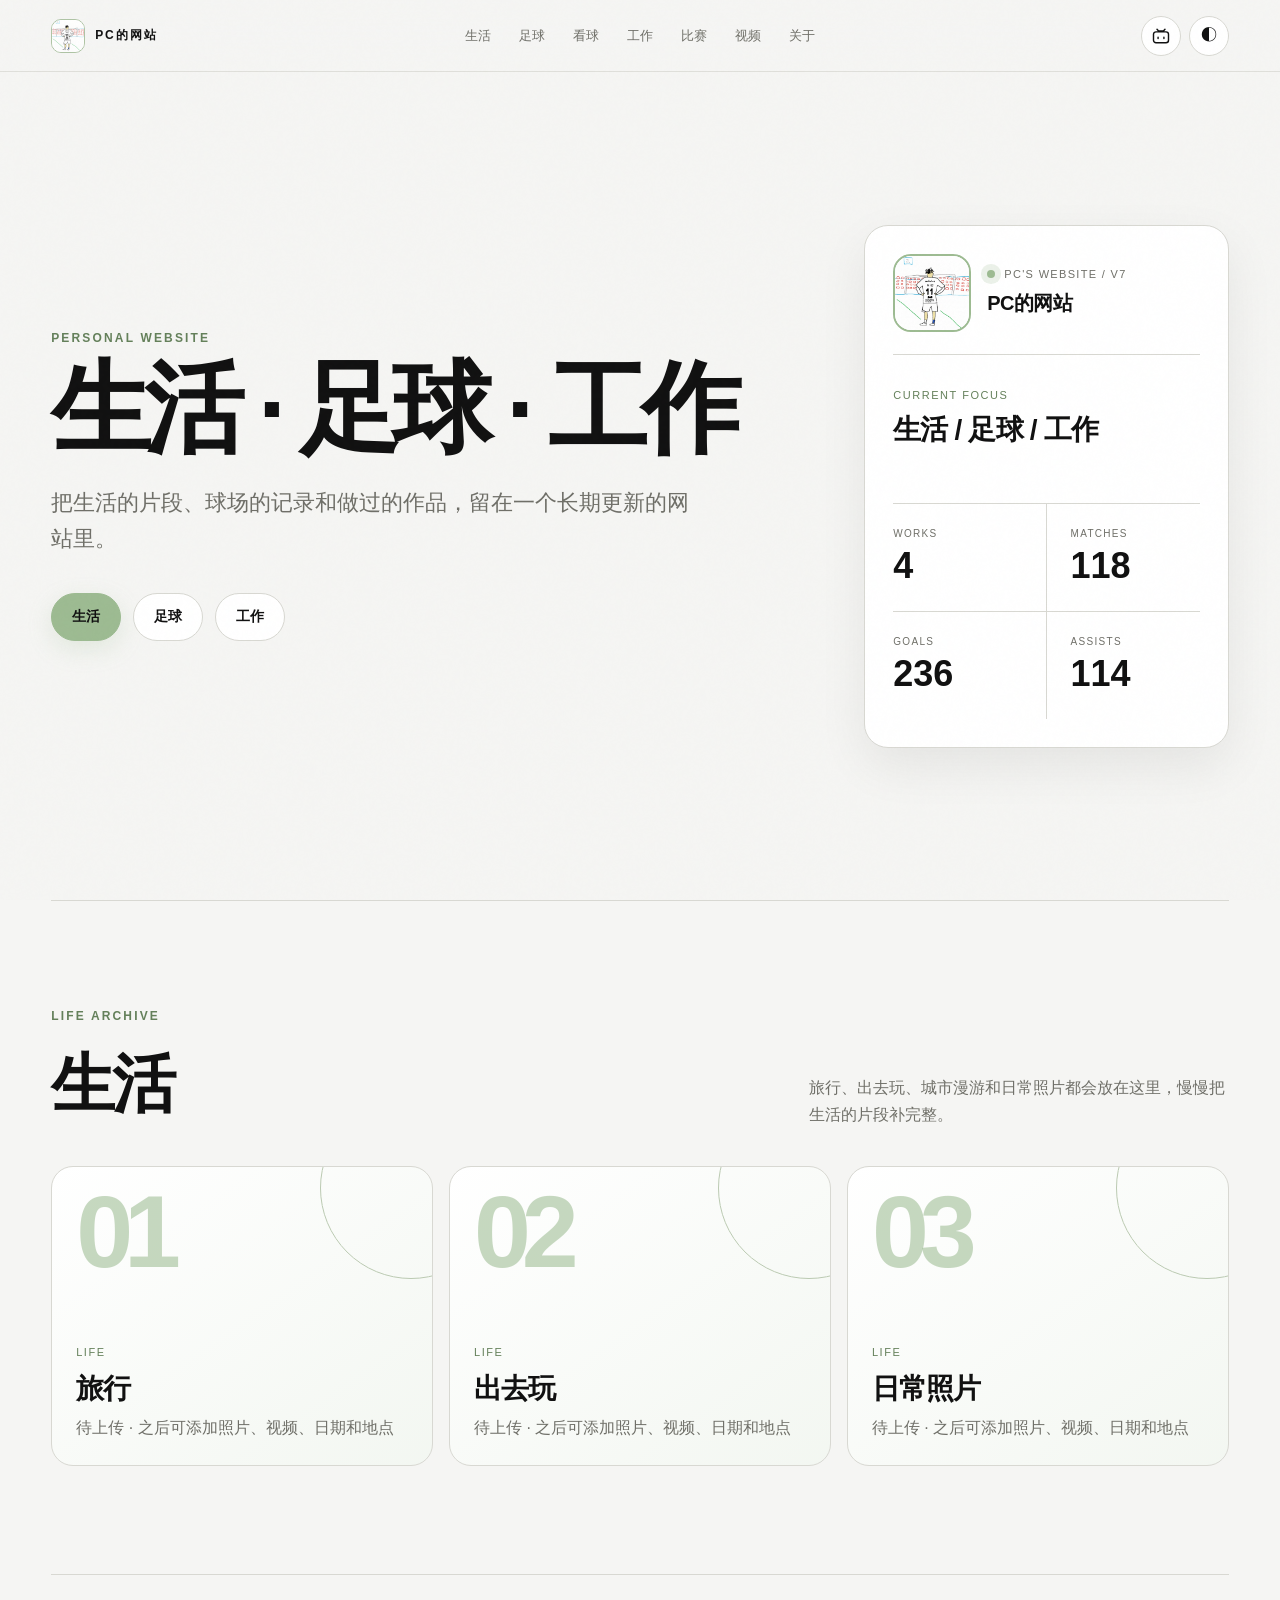
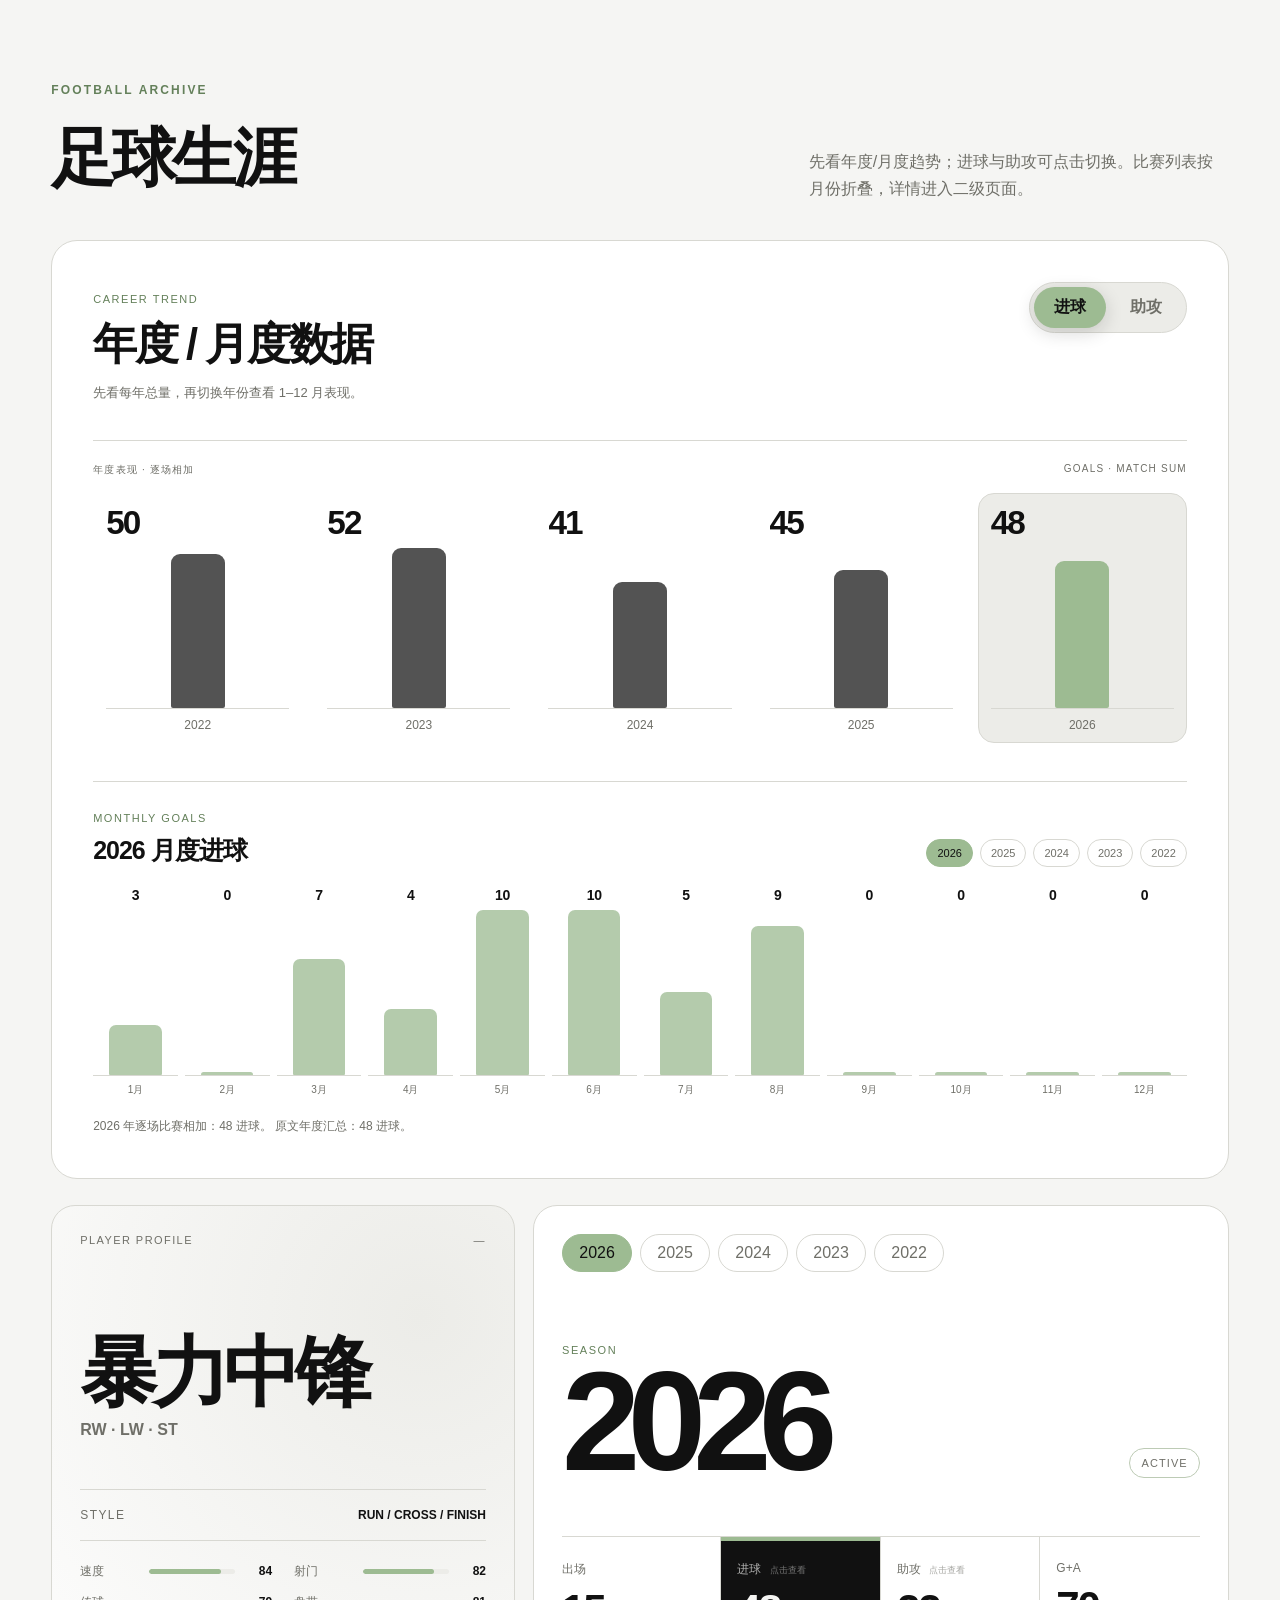
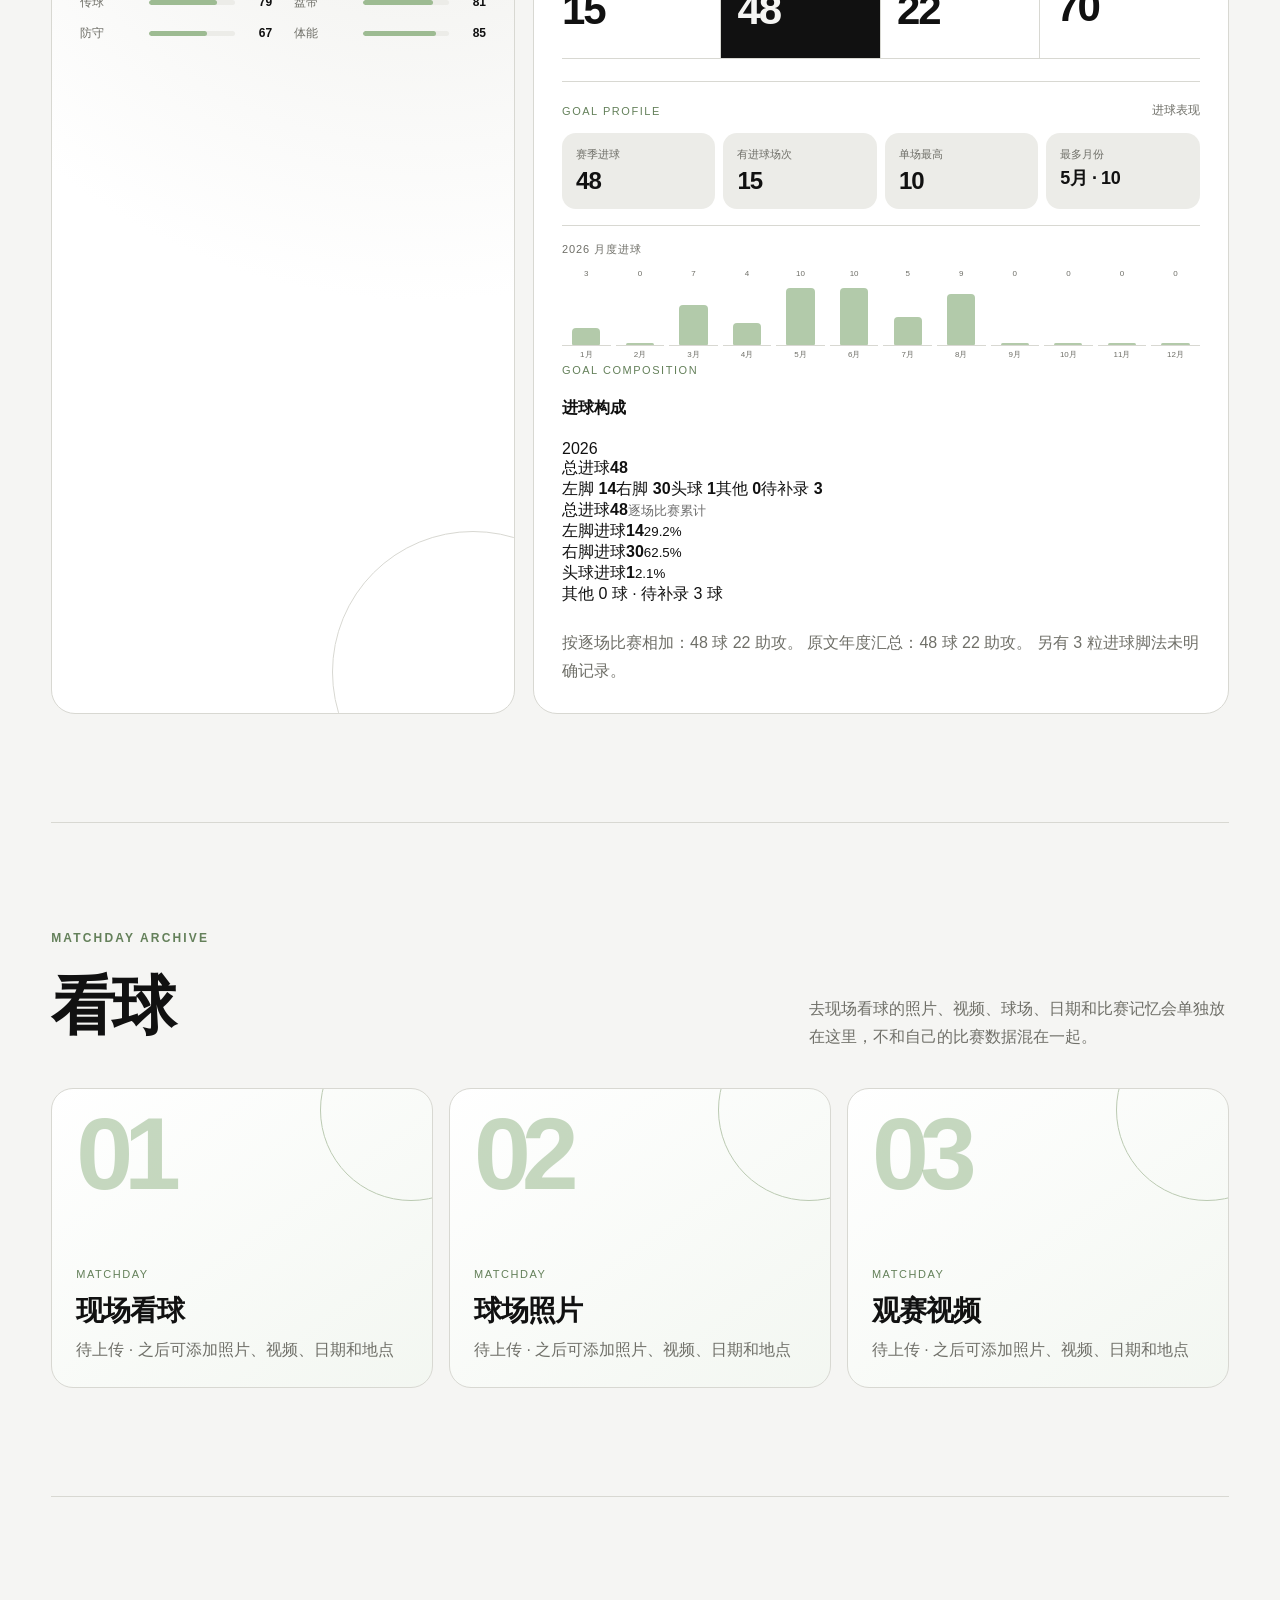
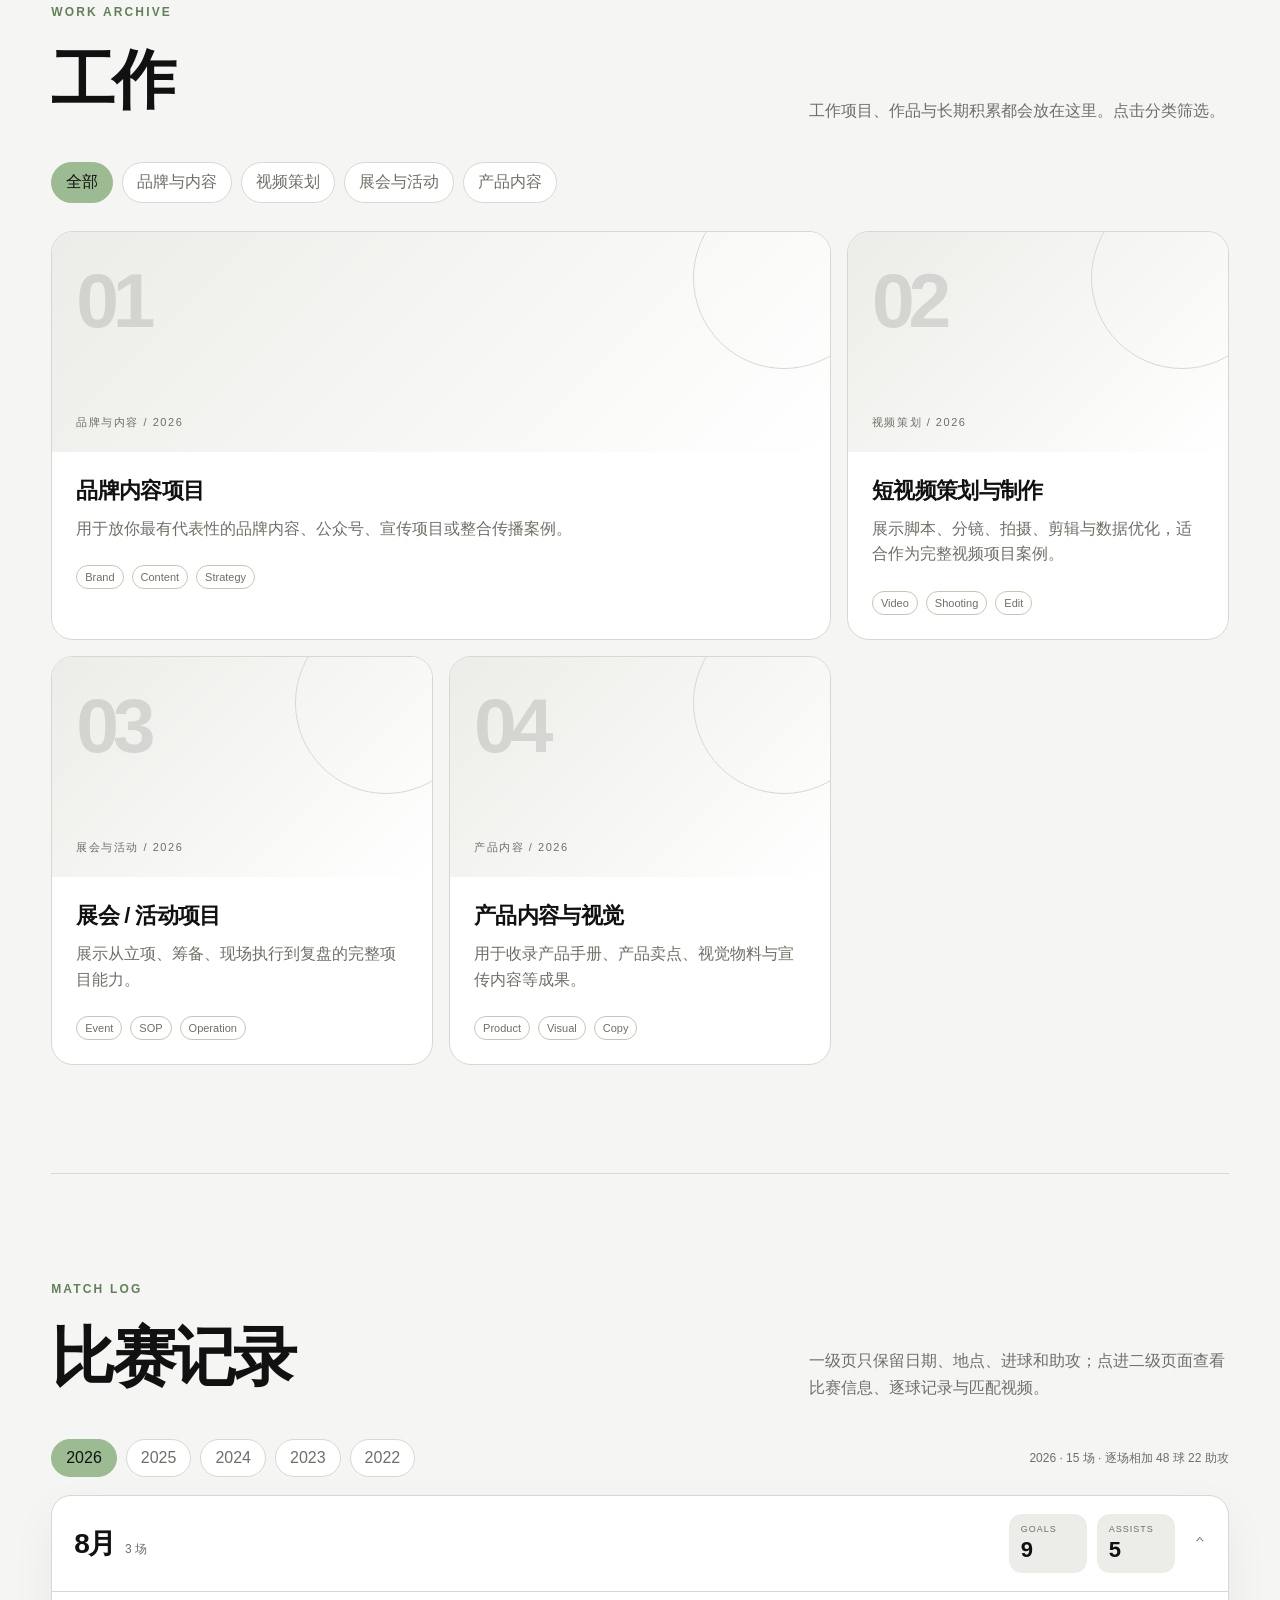
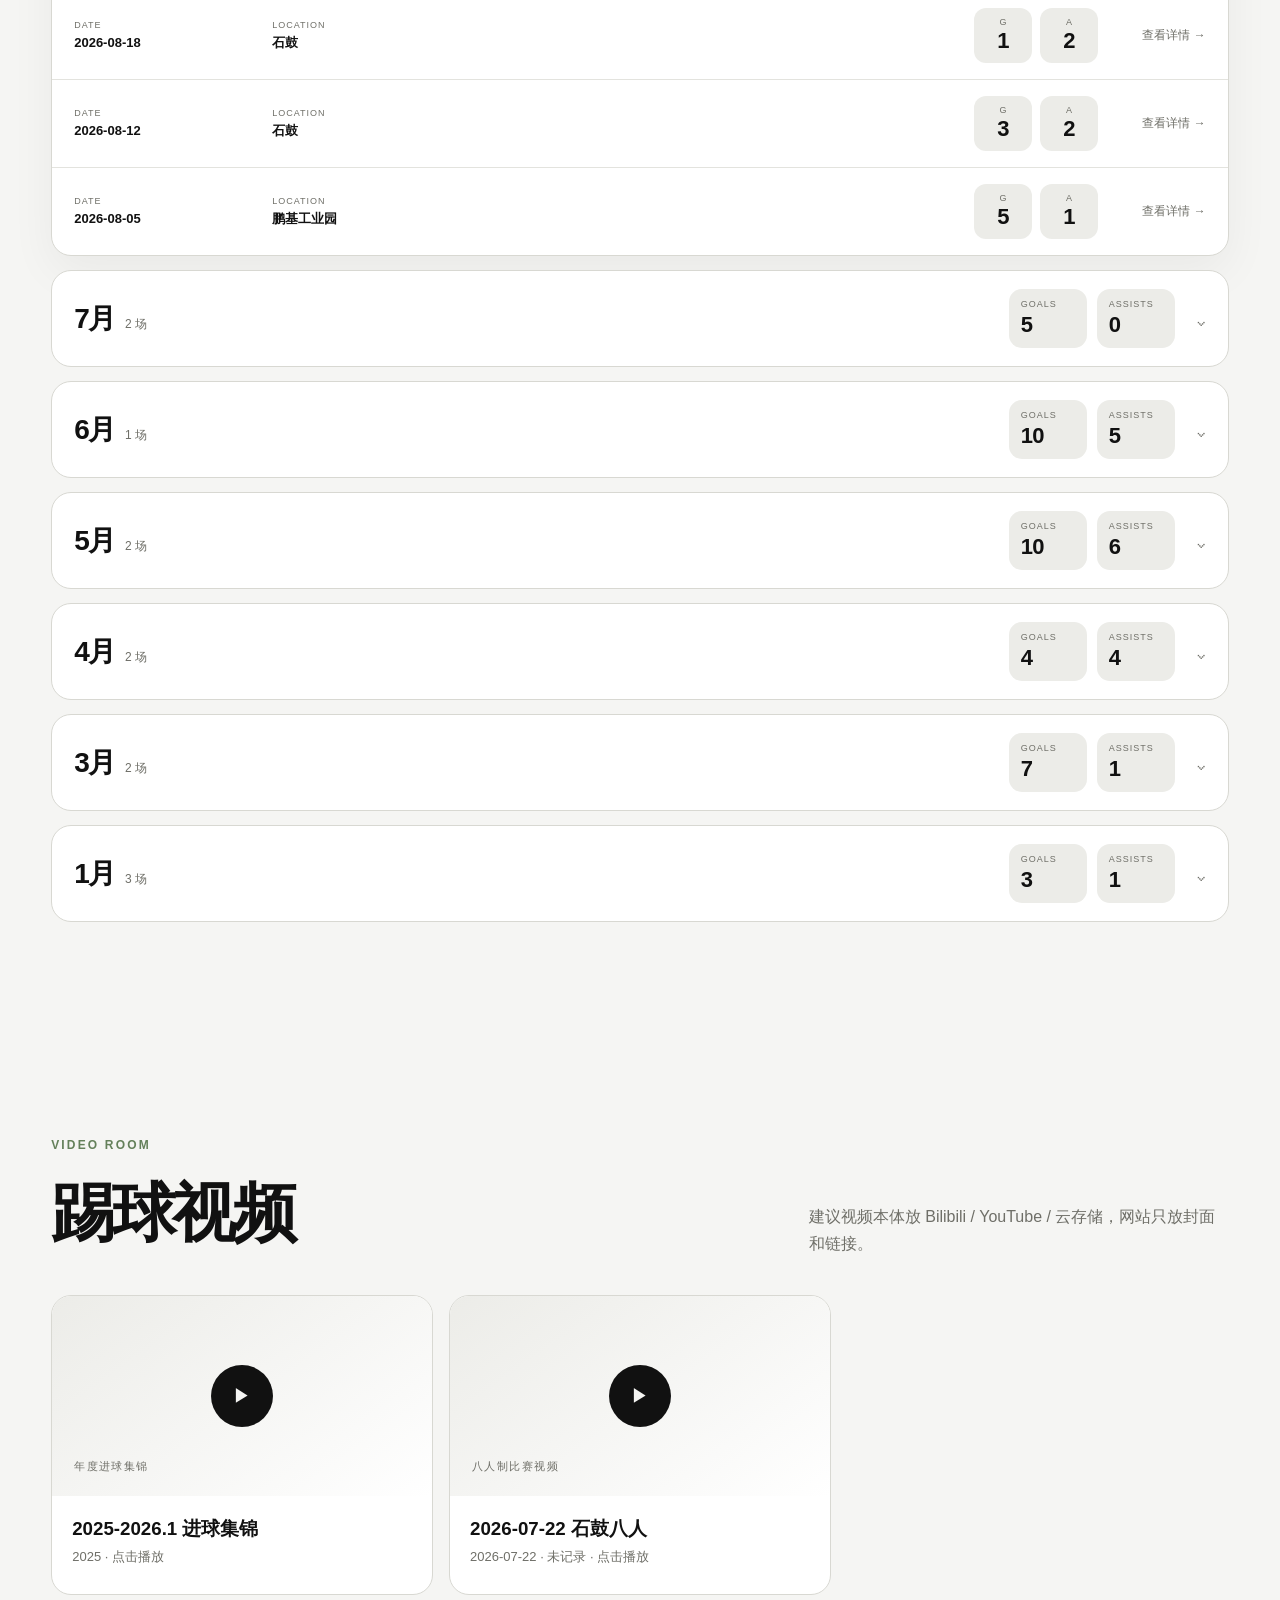
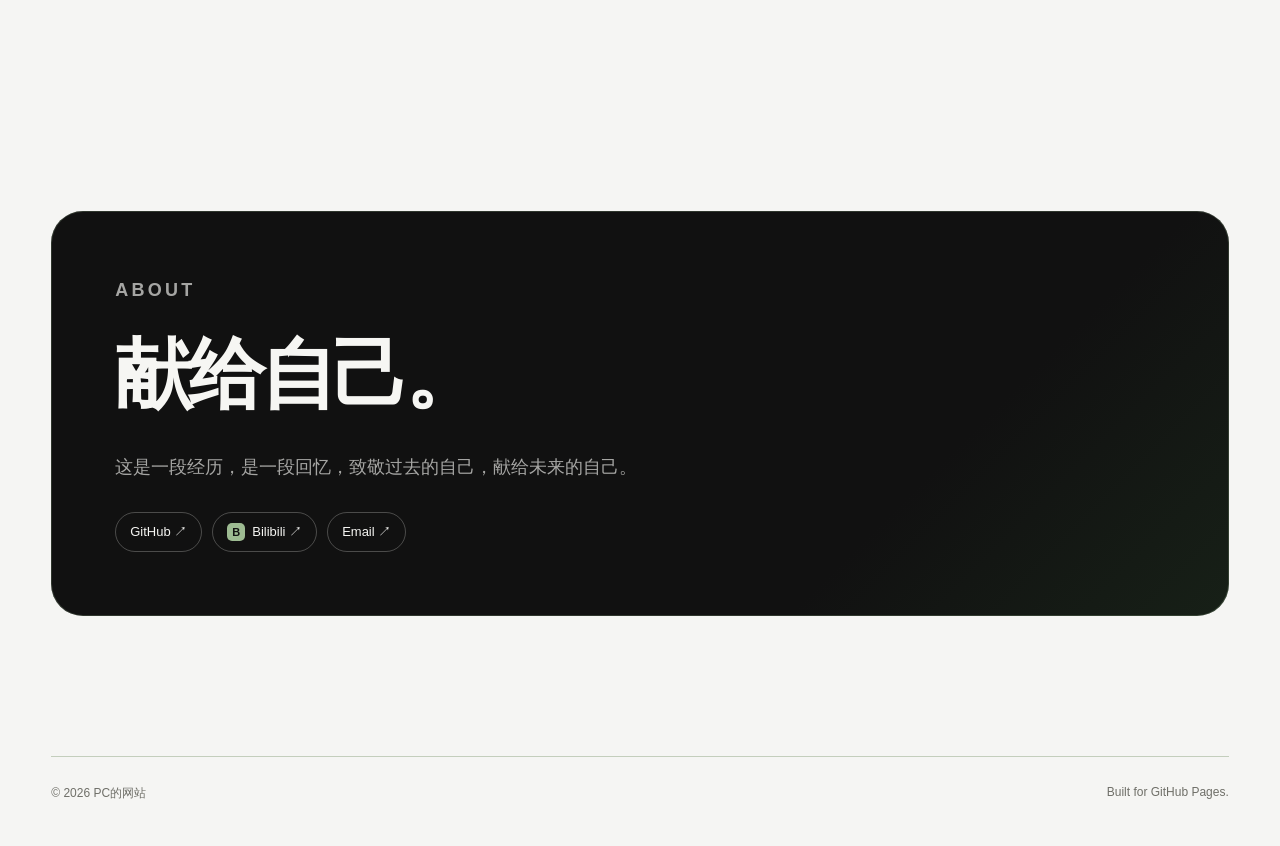
==== commit 59e708b3: "Add files via upload" ====
--- a/index.html
+++ b/index.html
@@ -6,7 +6,7 @@
   <meta name="description" content="PC的网站：生活、足球与工作长期个人档案" />
   <meta name="theme-color" content="#9DBB92" />
   <title>PC的网站</title>
-  <link rel="stylesheet" href="styles.css?v=7.0.0" />
+  <link rel="stylesheet" href="styles.css?v=7.1.0.0" />
 </head>
 <body>
   <div class="noise" aria-hidden="true"></div>
@@ -222,7 +222,7 @@
     <span>Built for GitHub Pages.</span>
   </footer>
 
-  <script src="data.js?v=7.0.0"></script>
-  <script src="app.js?v=7.0.0"></script>
+  <script src="data.js?v=7.1.0.0"></script>
+  <script src="app.js?v=7.1.0.0"></script>
 </body>
 </html>
--- a/styles.css
+++ b/styles.css
@@ -1008,3 +1008,4 @@
 }
 
 .social-icon-button svg { width:20px; height:20px; display:block; }
+\n\n/* ---------- V7.1 / Goal composition pie ---------- */\n:root {\n  --foot-left: #64805a;\n  --foot-right: #9DBB92;\n  --foot-header: #c9d9c2;\n  --foot-other: #111111;\n  --foot-unknown: #deded8;\n}\n[data-theme="dark"] {\n  --foot-left: #b5cfa9;\n  --foot-right: #78966d;\n  --foot-header: #d9e6d3;\n  --foot-other: #f3f3ef;\n  --foot-unknown: #4a4a45;\n}\n.goal-composition-panel {\n  margin-top: 26px;\n  padding-top: 24px;\n  border-top: 1px solid var(--line);\n}\n.goal-composition-head {\n  display:flex;\n  align-items:flex-end;\n  justify-content:space-between;\n  gap:18px;\n  margin-bottom:20px;\n}\n.goal-composition-head h4 {\n  margin:2px 0 0;\n  font-size:22px;\n  letter-spacing:-.04em;\n}\n.goal-composition-year {\n  color:var(--muted);\n  font-size:11px;\n  letter-spacing:.12em;\n}\n.goal-composition-body {\n  display:grid;\n  grid-template-columns:minmax(250px,.82fr) minmax(360px,1.18fr);\n  gap:24px;\n  align-items:center;\n}\n.goal-pie-wrap {\n  display:grid;\n  grid-template-columns:190px minmax(120px,1fr);\n  gap:22px;\n  align-items:center;\n  min-height:210px;\n  padding:18px;\n  border:1px solid var(--line);\n  border-radius:22px;\n  background:color-mix(in srgb, var(--green-soft) 30%, var(--panel));\n}\n.goal-pie {\n  width:180px;\n  aspect-ratio:1;\n  border-radius:50%;\n  display:grid;\n  place-items:center;\n  box-shadow:inset 0 0 0 1px color-mix(in srgb, var(--line) 60%, transparent);\n  transition:transform .2s ease;\n}\n.goal-pie:hover { transform:scale(1.025); }\n.goal-pie-center {\n  width:104px;\n  aspect-ratio:1;\n  border-radius:50%;\n  display:flex;\n  flex-direction:column;\n  align-items:center;\n  justify-content:center;\n  background:var(--panel);\n  border:1px solid var(--line);\n  box-shadow:0 10px 28px rgba(0,0,0,.06);\n}\n.goal-pie-center span { color:var(--muted); font-size:10px; letter-spacing:.08em; }\n.goal-pie-center strong { margin-top:2px; font-size:38px; line-height:1; letter-spacing:-.06em; }\n.goal-pie-legend { display:grid; gap:9px; }\n.goal-pie-legend span { display:grid; grid-template-columns:10px 1fr auto; gap:8px; align-items:center; color:var(--muted); font-size:11px; }\n.goal-pie-legend i { width:9px; height:9px; border-radius:50%; }\n.goal-pie-legend strong { color:var(--text); font-size:12px; }\n.goal-pie-legend i.foot-left { background:var(--foot-left); }\n.goal-pie-legend i.foot-right { background:var(--foot-right); }\n.goal-pie-legend i.foot-header { background:var(--foot-header); border:1px solid color-mix(in srgb, var(--green-deep) 35%, transparent); }\n.goal-pie-legend i.foot-other { background:var(--foot-other); }\n.goal-pie-legend i.foot-unknown { background:var(--foot-unknown); }\n.goal-composition-stats {\n  display:grid;\n  grid-template-columns:repeat(2,minmax(0,1fr));\n  gap:10px;\n}\n.goal-composition-card {\n  min-height:104px;\n  padding:16px 18px;\n  border:1px solid var(--line);\n  border-radius:18px;\n  background:var(--panel-2);\n  position:relative;\n  overflow:hidden;\n}\n.goal-composition-card::after {\n  content:"";\n  position:absolute;\n  width:70px; height:70px;\n  right:-30px; bottom:-35px;\n  border-radius:50%;\n  background:color-mix(in srgb, var(--green) 34%, transparent);\n}\n.goal-composition-card.total { background:var(--green); color:#111; border-color:var(--green); }\n.goal-composition-card span { display:block; font-size:11px; color:var(--muted); }\n.goal-composition-card.total span, .goal-composition-card.total small { color:rgba(17,17,17,.62); }\n.goal-composition-card strong { display:block; margin-top:5px; font-size:32px; line-height:1; letter-spacing:-.05em; }\n.goal-composition-card small { display:block; margin-top:7px; color:var(--muted); font-size:10px; }\n.goal-composition-note { margin-top:12px; color:var(--muted); font-size:11px; line-height:1.6; }\n\n@media (max-width: 900px) {\n  .goal-composition-body { grid-template-columns:1fr; }\n}\n@media (max-width: 560px) {\n  .goal-pie-wrap { grid-template-columns:1fr; justify-items:center; }\n  .goal-pie-legend { width:100%; }\n  .goal-composition-stats { grid-template-columns:1fr 1fr; }\n}\n
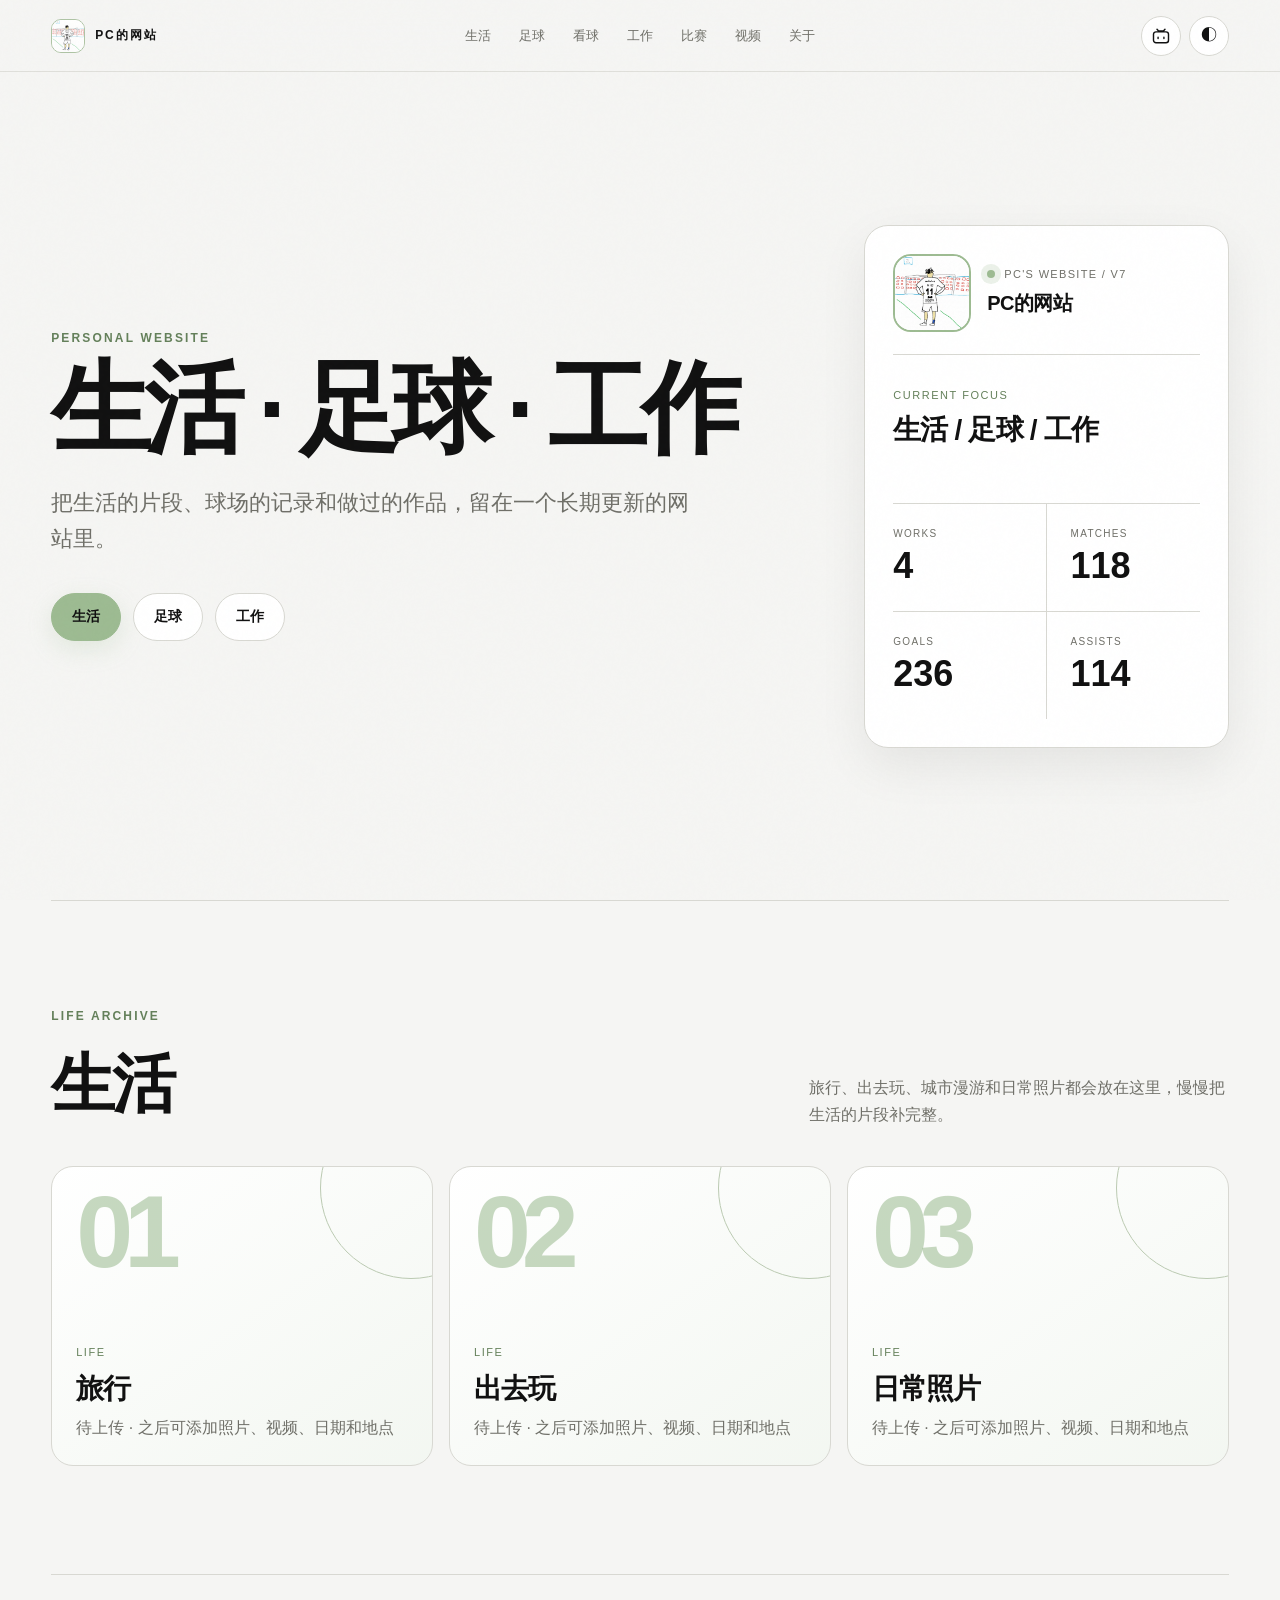
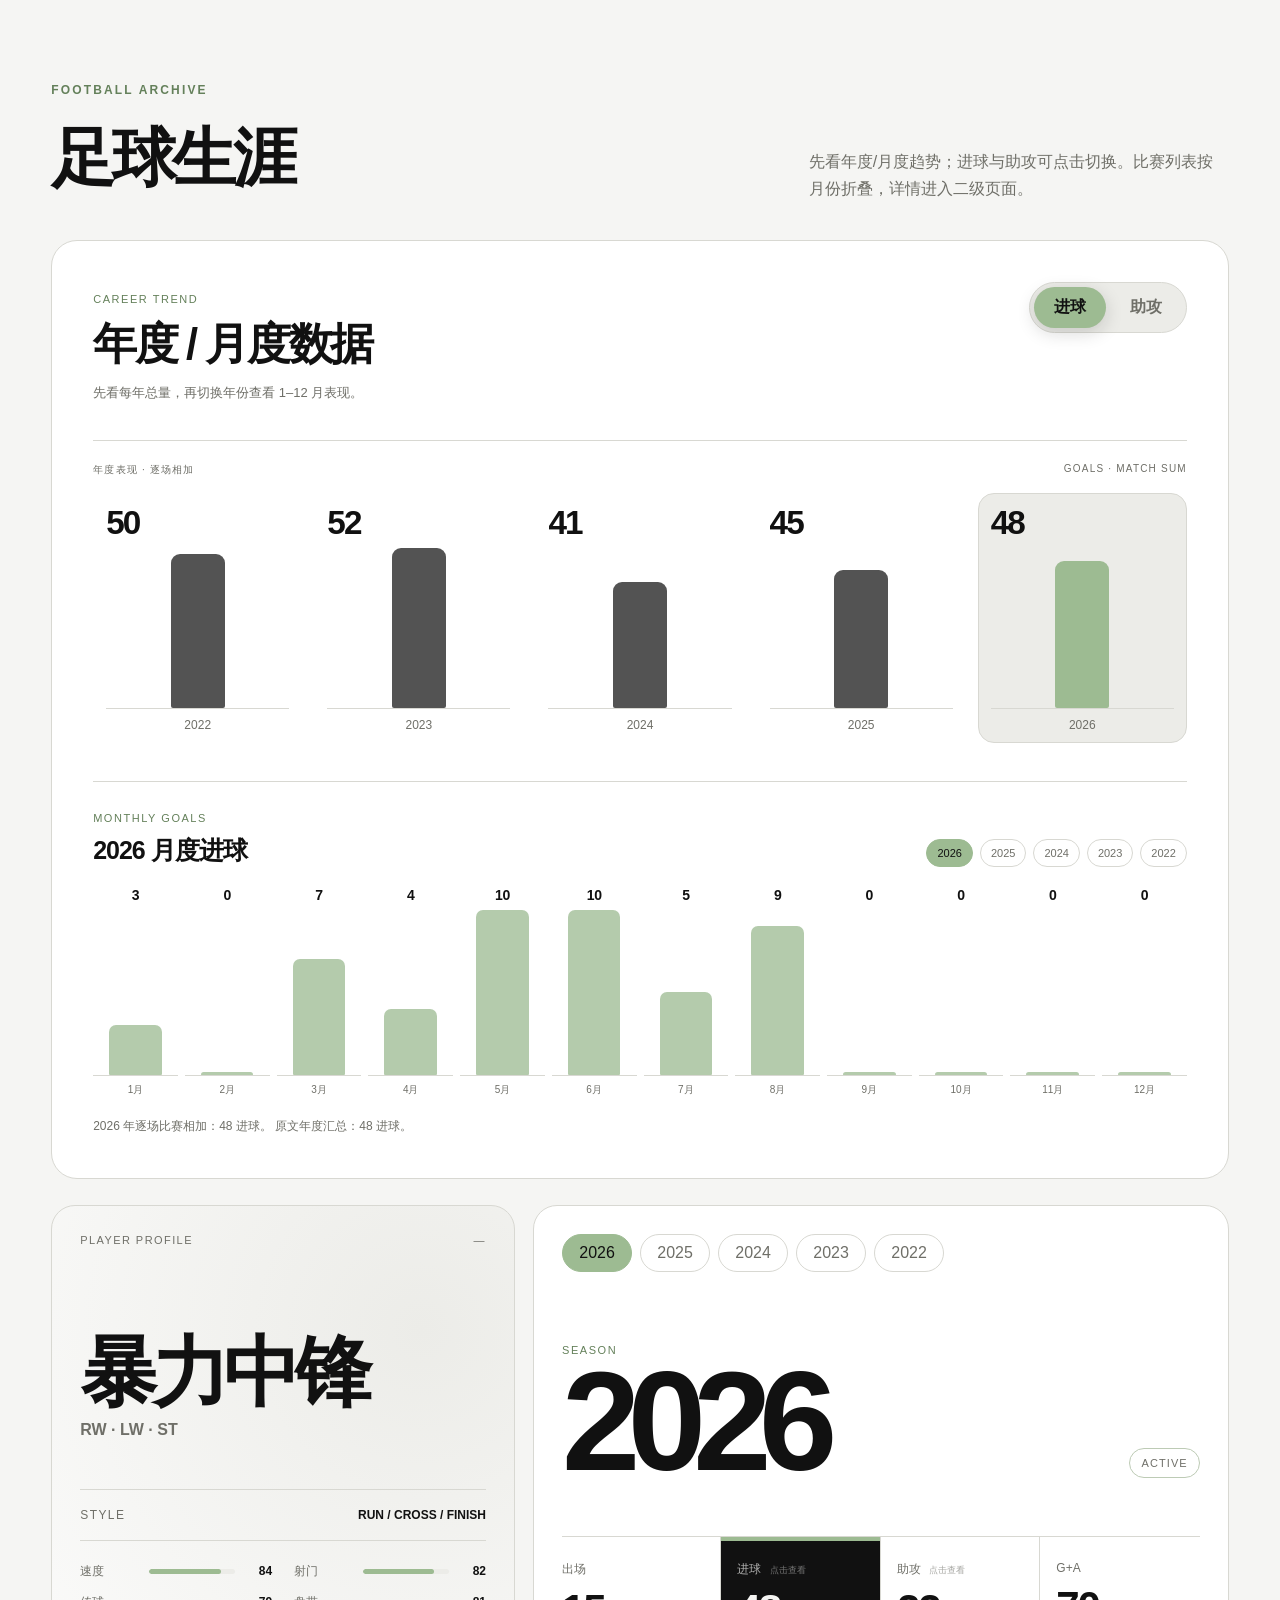
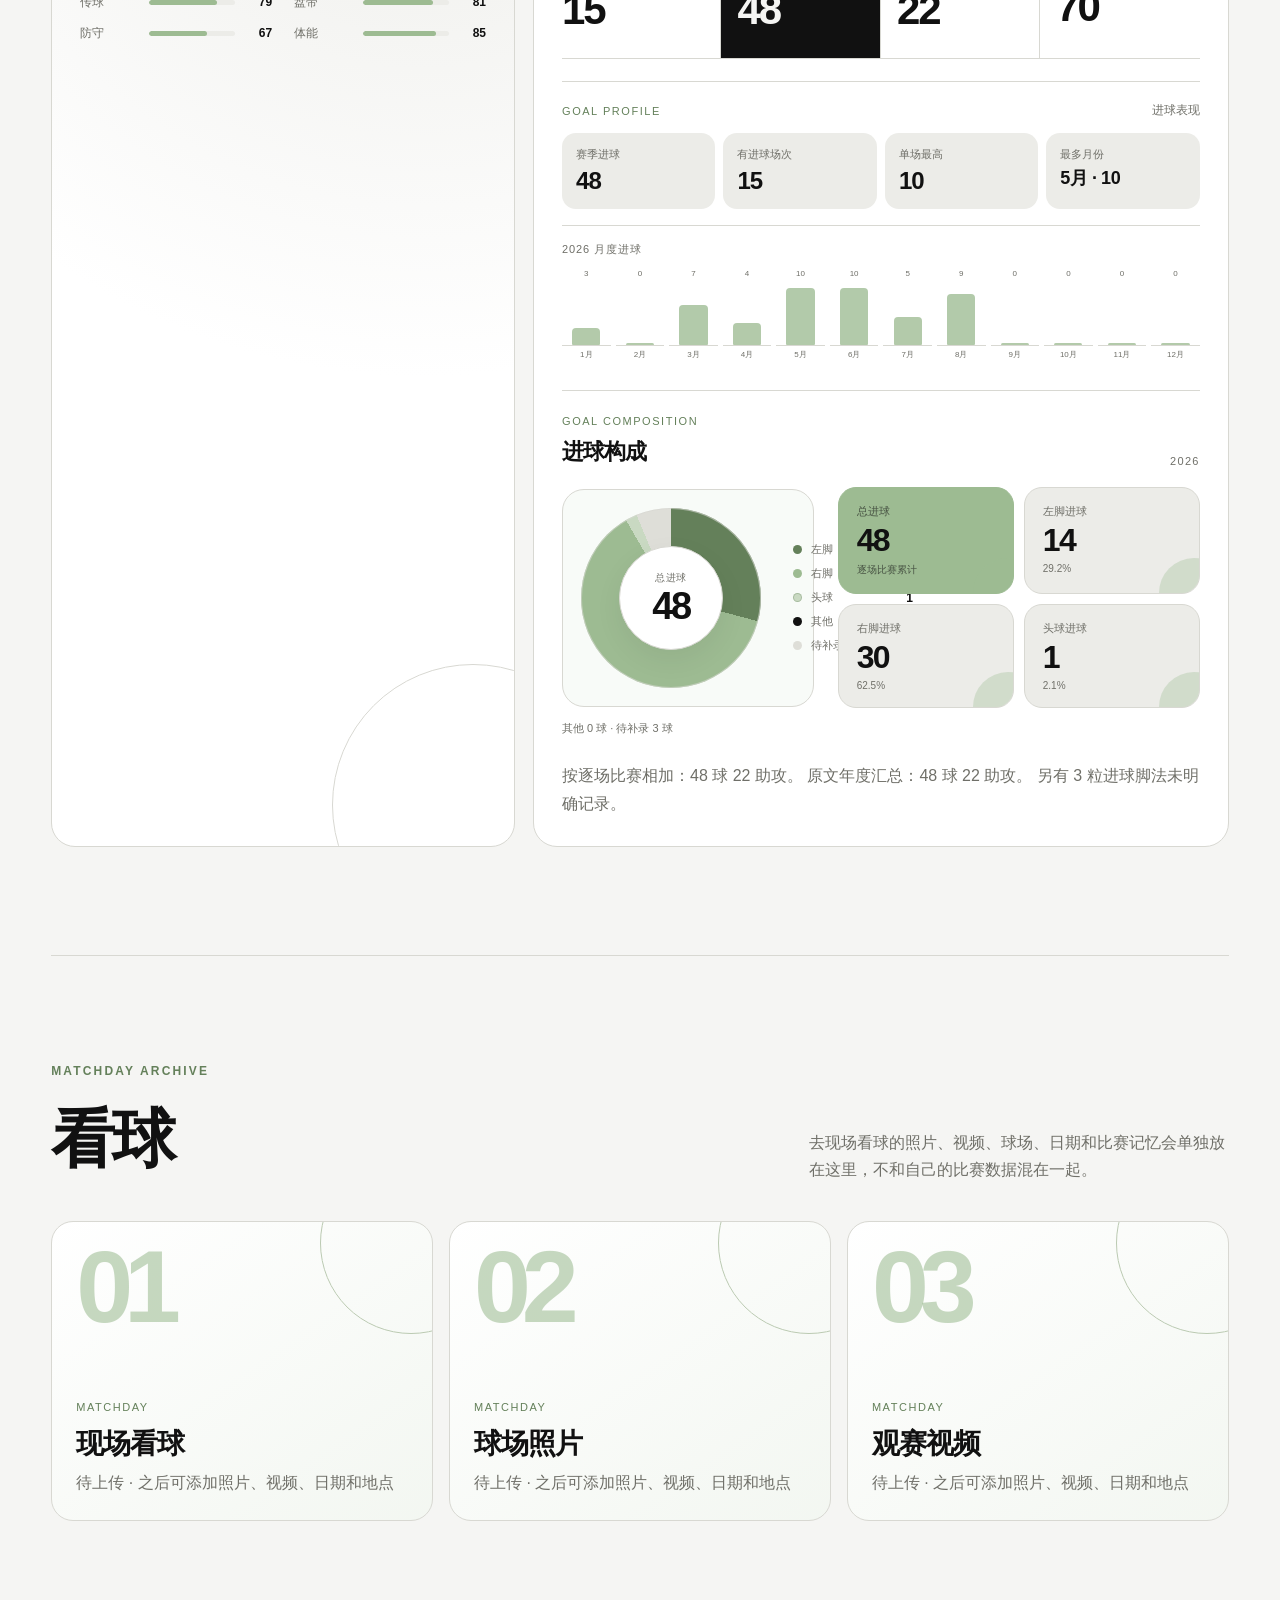
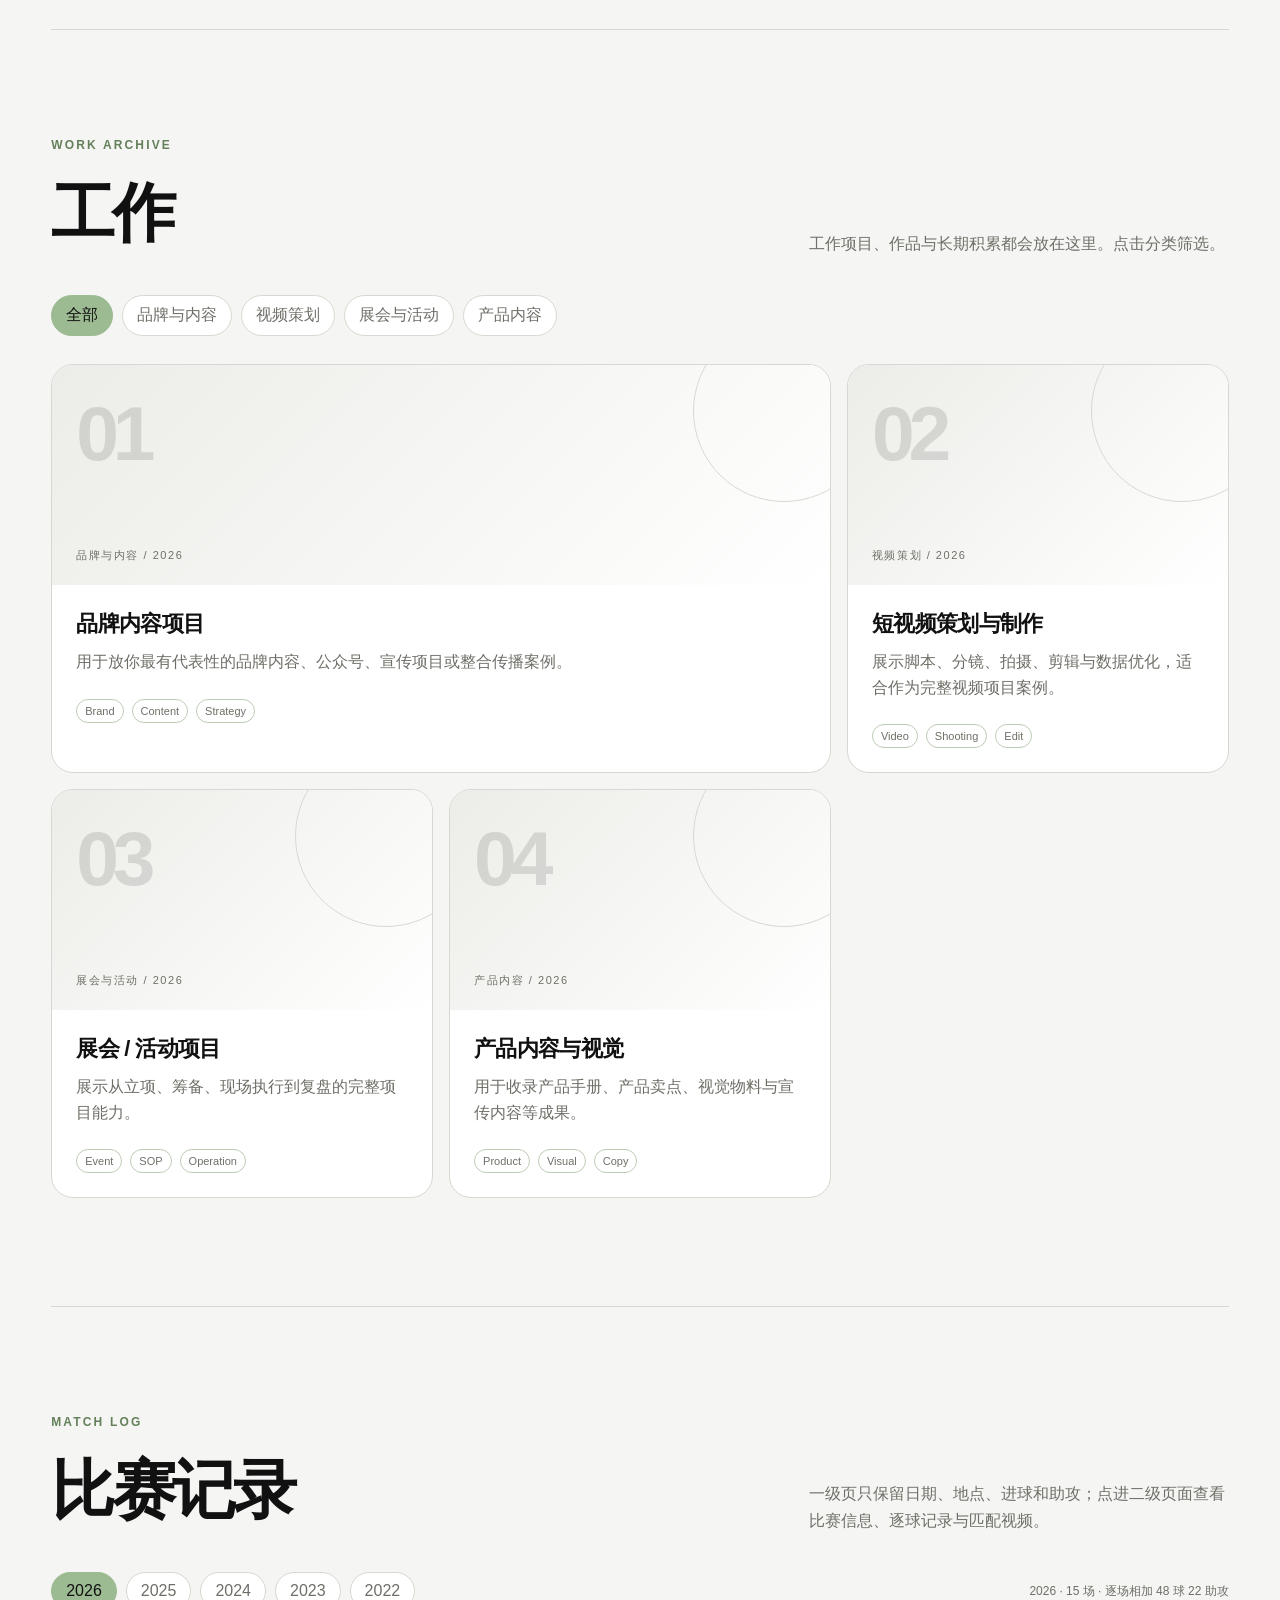
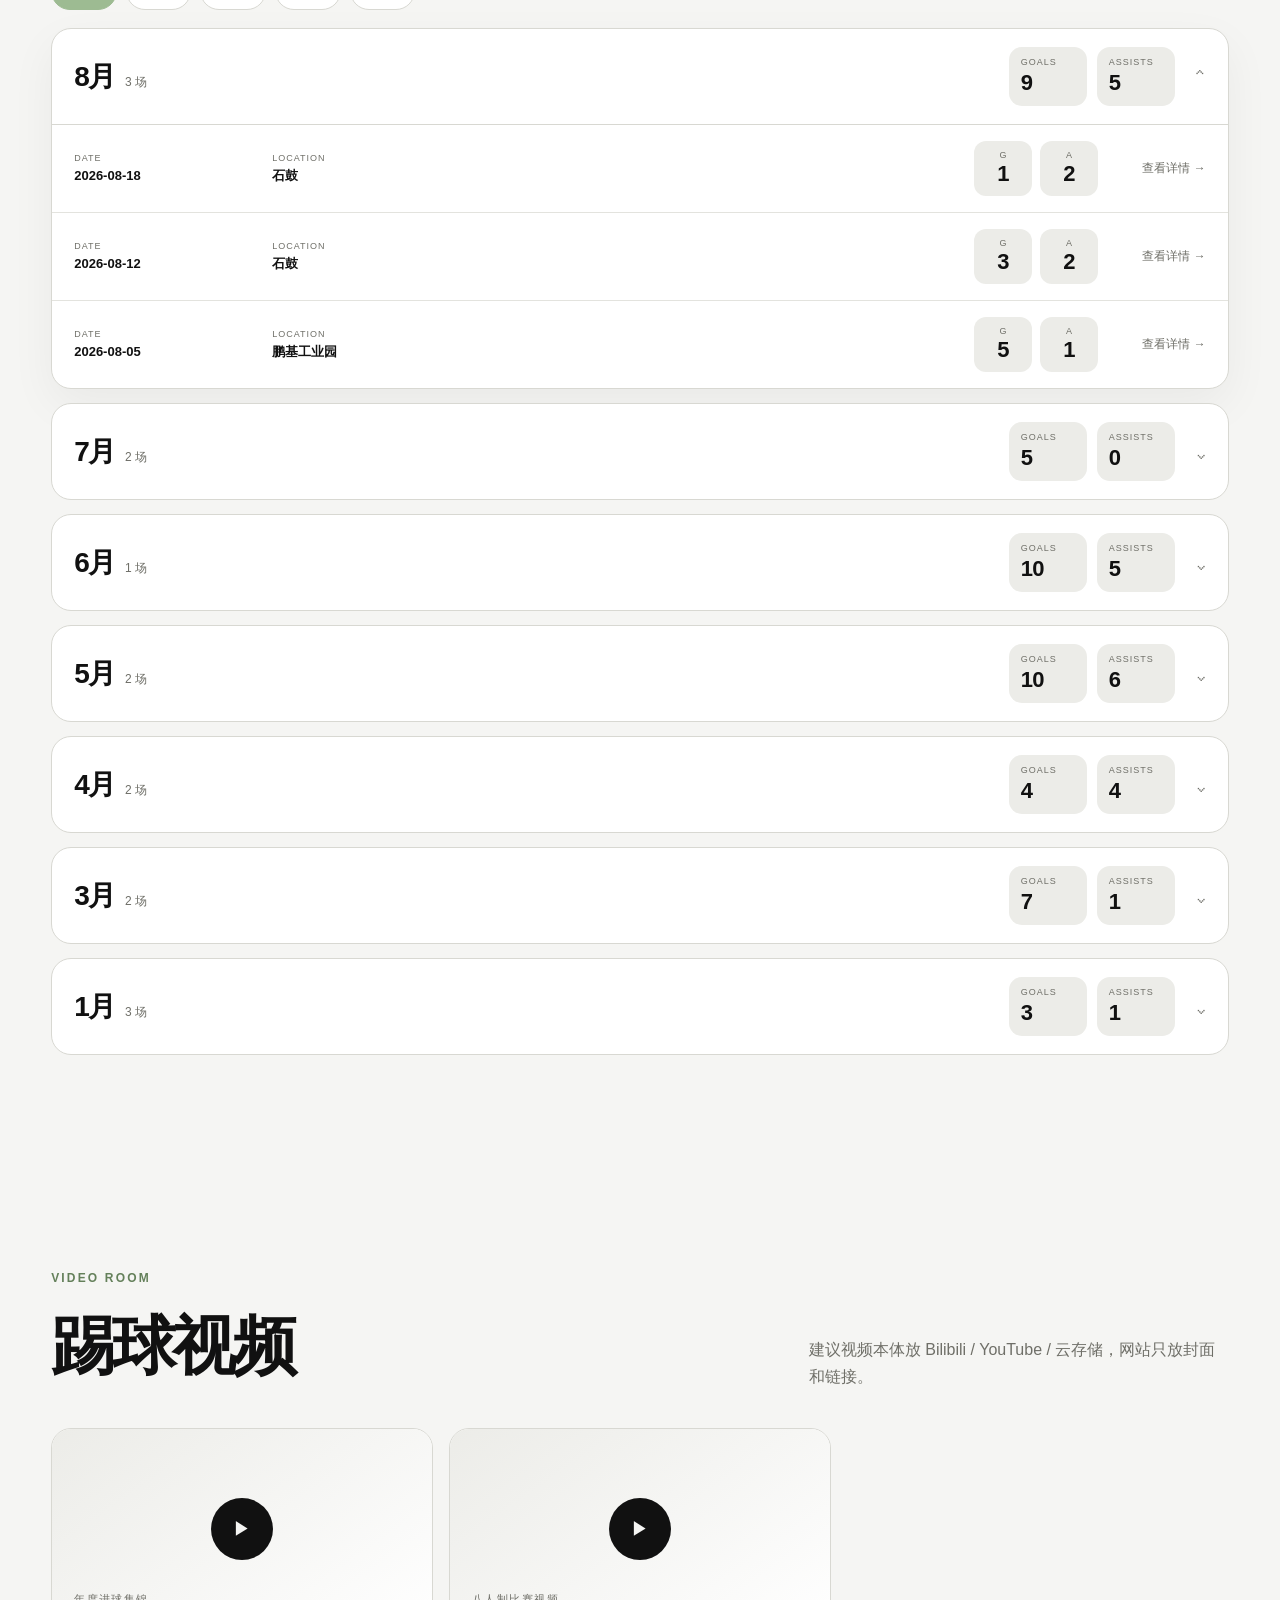
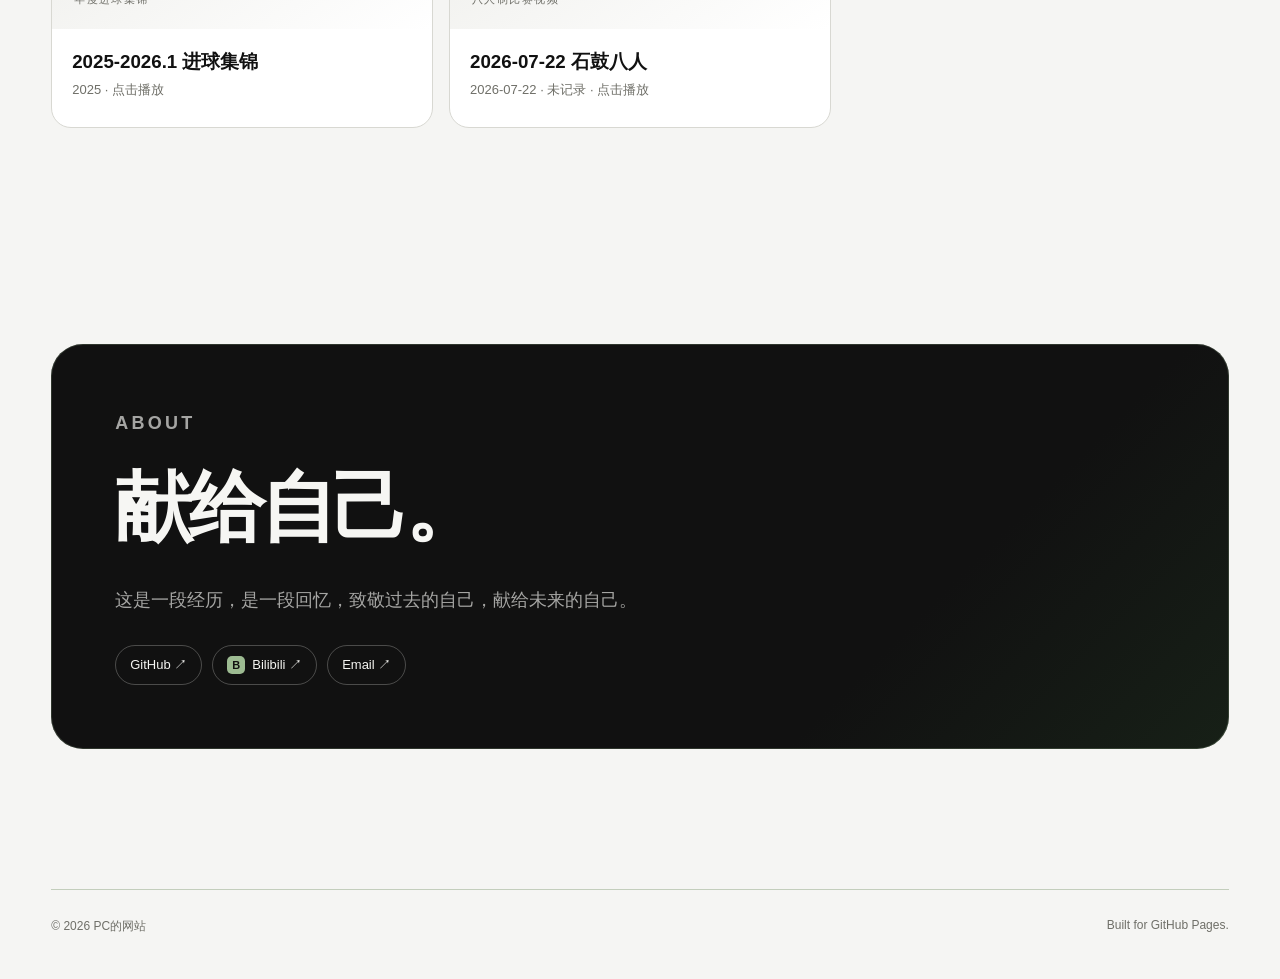
==== commit 2a901ccb: "Add files via upload" ====
--- a/index.html
+++ b/index.html
@@ -6,7 +6,7 @@
   <meta name="description" content="PC的网站：生活、足球与工作长期个人档案" />
   <meta name="theme-color" content="#9DBB92" />
   <title>PC的网站</title>
-  <link rel="stylesheet" href="styles.css?v=7.1.0.0" />
+  <link rel="stylesheet" href="styles.css?v=7.2.0.0" />
 </head>
 <body>
   <div class="noise" aria-hidden="true"></div>
@@ -222,7 +222,7 @@
     <span>Built for GitHub Pages.</span>
   </footer>
 
-  <script src="data.js?v=7.1.0.0"></script>
-  <script src="app.js?v=7.1.0.0"></script>
+  <script src="data.js?v=7.2.0.0"></script>
+  <script src="app.js?v=7.2.0.0"></script>
 </body>
 </html>
--- a/styles.css
+++ b/styles.css
@@ -1008,4 +1008,142 @@
 }
 
 .social-icon-button svg { width:20px; height:20px; display:block; }
-\n\n/* ---------- V7.1 / Goal composition pie ---------- */\n:root {\n  --foot-left: #64805a;\n  --foot-right: #9DBB92;\n  --foot-header: #c9d9c2;\n  --foot-other: #111111;\n  --foot-unknown: #deded8;\n}\n[data-theme="dark"] {\n  --foot-left: #b5cfa9;\n  --foot-right: #78966d;\n  --foot-header: #d9e6d3;\n  --foot-other: #f3f3ef;\n  --foot-unknown: #4a4a45;\n}\n.goal-composition-panel {\n  margin-top: 26px;\n  padding-top: 24px;\n  border-top: 1px solid var(--line);\n}\n.goal-composition-head {\n  display:flex;\n  align-items:flex-end;\n  justify-content:space-between;\n  gap:18px;\n  margin-bottom:20px;\n}\n.goal-composition-head h4 {\n  margin:2px 0 0;\n  font-size:22px;\n  letter-spacing:-.04em;\n}\n.goal-composition-year {\n  color:var(--muted);\n  font-size:11px;\n  letter-spacing:.12em;\n}\n.goal-composition-body {\n  display:grid;\n  grid-template-columns:minmax(250px,.82fr) minmax(360px,1.18fr);\n  gap:24px;\n  align-items:center;\n}\n.goal-pie-wrap {\n  display:grid;\n  grid-template-columns:190px minmax(120px,1fr);\n  gap:22px;\n  align-items:center;\n  min-height:210px;\n  padding:18px;\n  border:1px solid var(--line);\n  border-radius:22px;\n  background:color-mix(in srgb, var(--green-soft) 30%, var(--panel));\n}\n.goal-pie {\n  width:180px;\n  aspect-ratio:1;\n  border-radius:50%;\n  display:grid;\n  place-items:center;\n  box-shadow:inset 0 0 0 1px color-mix(in srgb, var(--line) 60%, transparent);\n  transition:transform .2s ease;\n}\n.goal-pie:hover { transform:scale(1.025); }\n.goal-pie-center {\n  width:104px;\n  aspect-ratio:1;\n  border-radius:50%;\n  display:flex;\n  flex-direction:column;\n  align-items:center;\n  justify-content:center;\n  background:var(--panel);\n  border:1px solid var(--line);\n  box-shadow:0 10px 28px rgba(0,0,0,.06);\n}\n.goal-pie-center span { color:var(--muted); font-size:10px; letter-spacing:.08em; }\n.goal-pie-center strong { margin-top:2px; font-size:38px; line-height:1; letter-spacing:-.06em; }\n.goal-pie-legend { display:grid; gap:9px; }\n.goal-pie-legend span { display:grid; grid-template-columns:10px 1fr auto; gap:8px; align-items:center; color:var(--muted); font-size:11px; }\n.goal-pie-legend i { width:9px; height:9px; border-radius:50%; }\n.goal-pie-legend strong { color:var(--text); font-size:12px; }\n.goal-pie-legend i.foot-left { background:var(--foot-left); }\n.goal-pie-legend i.foot-right { background:var(--foot-right); }\n.goal-pie-legend i.foot-header { background:var(--foot-header); border:1px solid color-mix(in srgb, var(--green-deep) 35%, transparent); }\n.goal-pie-legend i.foot-other { background:var(--foot-other); }\n.goal-pie-legend i.foot-unknown { background:var(--foot-unknown); }\n.goal-composition-stats {\n  display:grid;\n  grid-template-columns:repeat(2,minmax(0,1fr));\n  gap:10px;\n}\n.goal-composition-card {\n  min-height:104px;\n  padding:16px 18px;\n  border:1px solid var(--line);\n  border-radius:18px;\n  background:var(--panel-2);\n  position:relative;\n  overflow:hidden;\n}\n.goal-composition-card::after {\n  content:"";\n  position:absolute;\n  width:70px; height:70px;\n  right:-30px; bottom:-35px;\n  border-radius:50%;\n  background:color-mix(in srgb, var(--green) 34%, transparent);\n}\n.goal-composition-card.total { background:var(--green); color:#111; border-color:var(--green); }\n.goal-composition-card span { display:block; font-size:11px; color:var(--muted); }\n.goal-composition-card.total span, .goal-composition-card.total small { color:rgba(17,17,17,.62); }\n.goal-composition-card strong { display:block; margin-top:5px; font-size:32px; line-height:1; letter-spacing:-.05em; }\n.goal-composition-card small { display:block; margin-top:7px; color:var(--muted); font-size:10px; }\n.goal-composition-note { margin-top:12px; color:var(--muted); font-size:11px; line-height:1.6; }\n\n@media (max-width: 900px) {\n  .goal-composition-body { grid-template-columns:1fr; }\n}\n@media (max-width: 560px) {\n  .goal-pie-wrap { grid-template-columns:1fr; justify-items:center; }\n  .goal-pie-legend { width:100%; }\n  .goal-composition-stats { grid-template-columns:1fr 1fr; }\n}\n+
+
+/* ---------- V7.1 / Goal composition pie ---------- */
+:root {
+  --foot-left: #64805a;
+  --foot-right: #9DBB92;
+  --foot-header: #c9d9c2;
+  --foot-other: #111111;
+  --foot-unknown: #deded8;
+}
+[data-theme="dark"] {
+  --foot-left: #b5cfa9;
+  --foot-right: #78966d;
+  --foot-header: #d9e6d3;
+  --foot-other: #f3f3ef;
+  --foot-unknown: #4a4a45;
+}
+.goal-composition-panel {
+  margin-top: 26px;
+  padding-top: 24px;
+  border-top: 1px solid var(--line);
+}
+.goal-composition-head {
+  display:flex;
+  align-items:flex-end;
+  justify-content:space-between;
+  gap:18px;
+  margin-bottom:20px;
+}
+.goal-composition-head h4 {
+  margin:2px 0 0;
+  font-size:22px;
+  letter-spacing:-.04em;
+}
+.goal-composition-year {
+  color:var(--muted);
+  font-size:11px;
+  letter-spacing:.12em;
+}
+.goal-composition-body {
+  display:grid;
+  grid-template-columns:minmax(250px,.82fr) minmax(360px,1.18fr);
+  gap:24px;
+  align-items:center;
+}
+.goal-pie-wrap {
+  display:grid;
+  grid-template-columns:190px minmax(120px,1fr);
+  gap:22px;
+  align-items:center;
+  min-height:210px;
+  padding:18px;
+  border:1px solid var(--line);
+  border-radius:22px;
+  background:color-mix(in srgb, var(--green-soft) 30%, var(--panel));
+}
+.goal-pie {
+  width:180px;
+  aspect-ratio:1;
+  border-radius:50%;
+  display:grid;
+  place-items:center;
+  box-shadow:inset 0 0 0 1px color-mix(in srgb, var(--line) 60%, transparent);
+  transition:transform .2s ease;
+}
+.goal-pie:hover { transform:scale(1.025); }
+.goal-pie-center {
+  width:104px;
+  aspect-ratio:1;
+  border-radius:50%;
+  display:flex;
+  flex-direction:column;
+  align-items:center;
+  justify-content:center;
+  background:var(--panel);
+  border:1px solid var(--line);
+  box-shadow:0 10px 28px rgba(0,0,0,.06);
+}
+.goal-pie-center span { color:var(--muted); font-size:10px; letter-spacing:.08em; }
+.goal-pie-center strong { margin-top:2px; font-size:38px; line-height:1; letter-spacing:-.06em; }
+.goal-pie-legend { display:grid; gap:9px; }
+.goal-pie-legend span { display:grid; grid-template-columns:10px 1fr auto; gap:8px; align-items:center; color:var(--muted); font-size:11px; }
+.goal-pie-legend i { width:9px; height:9px; border-radius:50%; }
+.goal-pie-legend strong { color:var(--text); font-size:12px; }
+.goal-pie-legend i.foot-left { background:var(--foot-left); }
+.goal-pie-legend i.foot-right { background:var(--foot-right); }
+.goal-pie-legend i.foot-header { background:var(--foot-header); border:1px solid color-mix(in srgb, var(--green-deep) 35%, transparent); }
+.goal-pie-legend i.foot-other { background:var(--foot-other); }
+.goal-pie-legend i.foot-unknown { background:var(--foot-unknown); }
+.goal-composition-stats {
+  display:grid;
+  grid-template-columns:repeat(2,minmax(0,1fr));
+  gap:10px;
+}
+.goal-composition-card {
+  min-height:104px;
+  padding:16px 18px;
+  border:1px solid var(--line);
+  border-radius:18px;
+  background:var(--panel-2);
+  position:relative;
+  overflow:hidden;
+}
+.goal-composition-card::after {
+  content:"";
+  position:absolute;
+  width:70px; height:70px;
+  right:-30px; bottom:-35px;
+  border-radius:50%;
+  background:color-mix(in srgb, var(--green) 34%, transparent);
+}
+.goal-composition-card.total { background:var(--green); color:#111; border-color:var(--green); }
+.goal-composition-card span { display:block; font-size:11px; color:var(--muted); }
+.goal-composition-card.total span, .goal-composition-card.total small { color:rgba(17,17,17,.62); }
+.goal-composition-card strong { display:block; margin-top:5px; font-size:32px; line-height:1; letter-spacing:-.05em; }
+.goal-composition-card small { display:block; margin-top:7px; color:var(--muted); font-size:10px; }
+.goal-composition-note { margin-top:12px; color:var(--muted); font-size:11px; line-height:1.6; }
+
+@media (max-width: 900px) {
+  .goal-composition-body { grid-template-columns:1fr; }
+}
+@media (max-width: 560px) {
+  .goal-pie-wrap { grid-template-columns:1fr; justify-items:center; }
+  .goal-pie-legend { width:100%; }
+  .goal-composition-stats { grid-template-columns:1fr 1fr; }
+}
+
+
+/* ---------- V7.2 / Pie chart visibility fix ---------- */
+.goal-pie {
+  min-width: 180px;
+  min-height: 180px;
+  flex: 0 0 180px;
+}
+.goal-pie-wrap { overflow: visible; }
+.goal-composition-panel { display:block; }
+@supports not (background: conic-gradient(#000 0 50%, #fff 50% 100%)) {
+  .goal-pie { background: var(--green) !important; }
+}
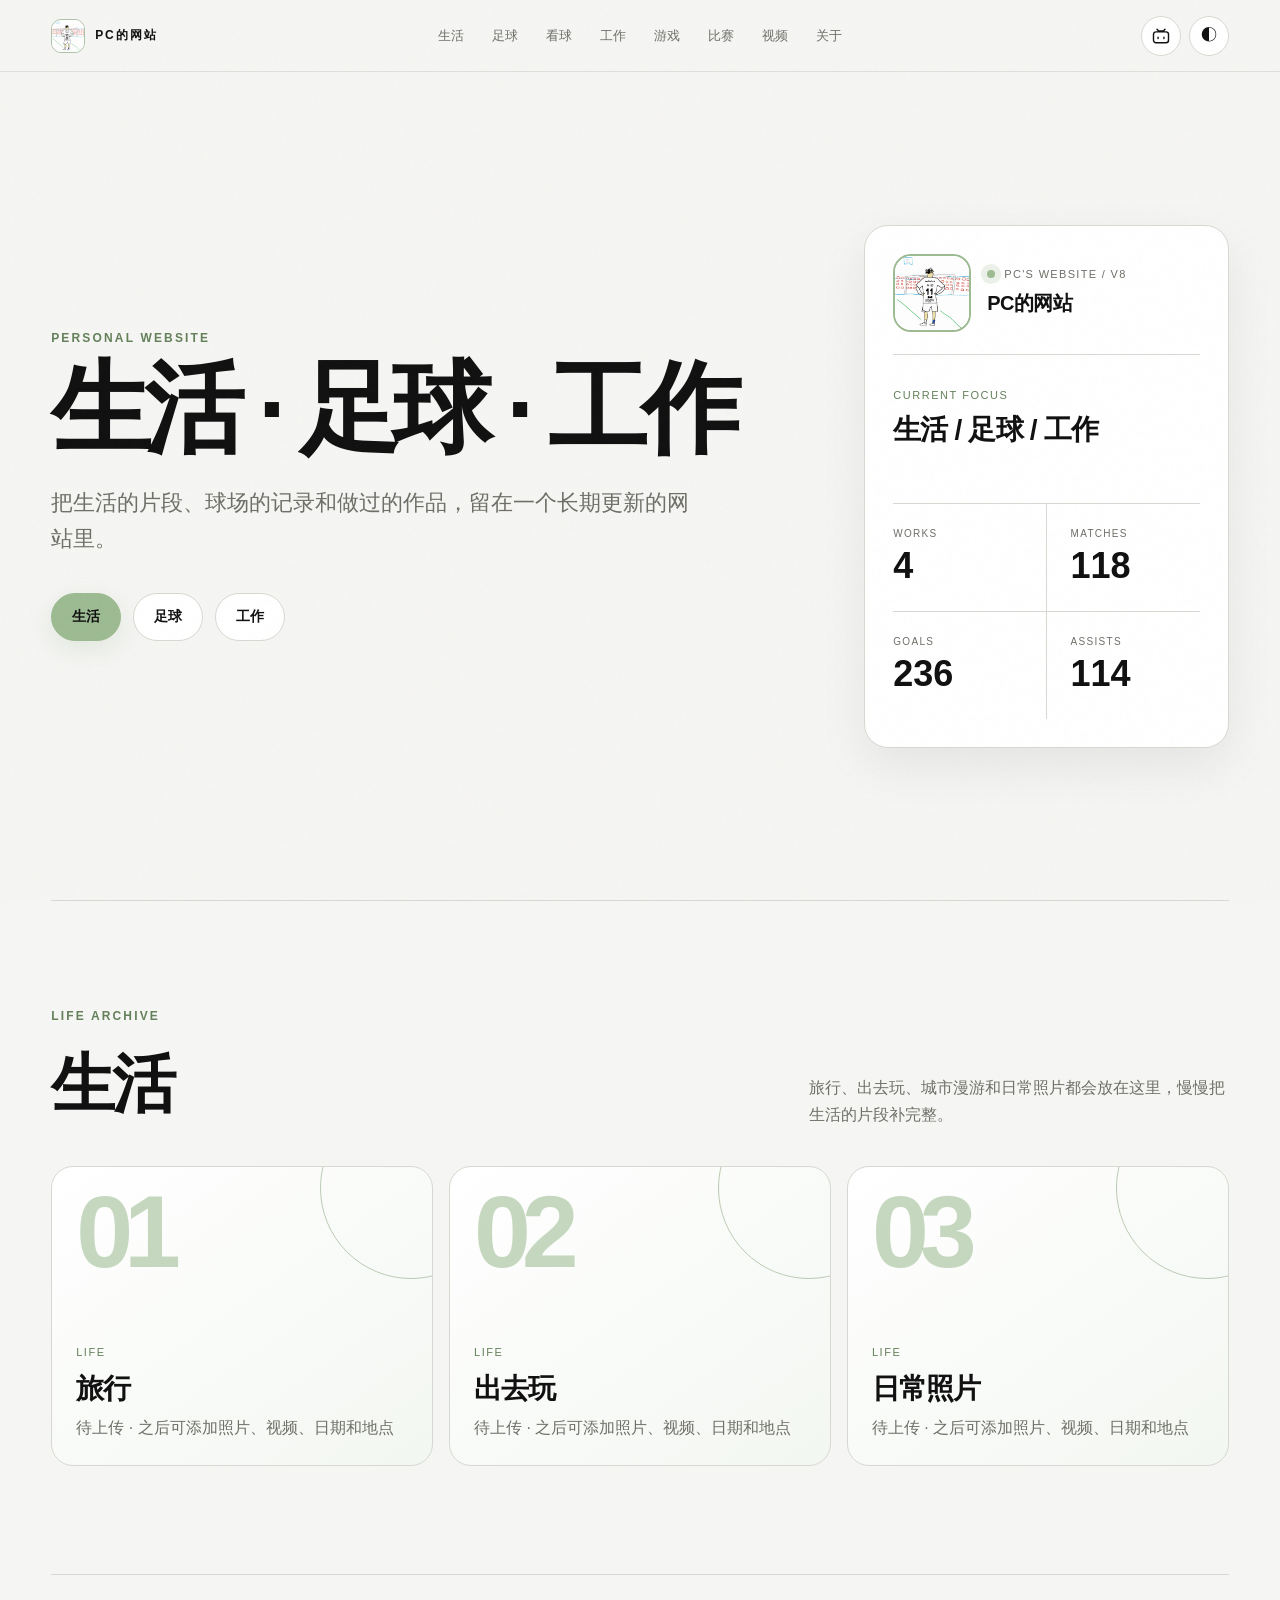
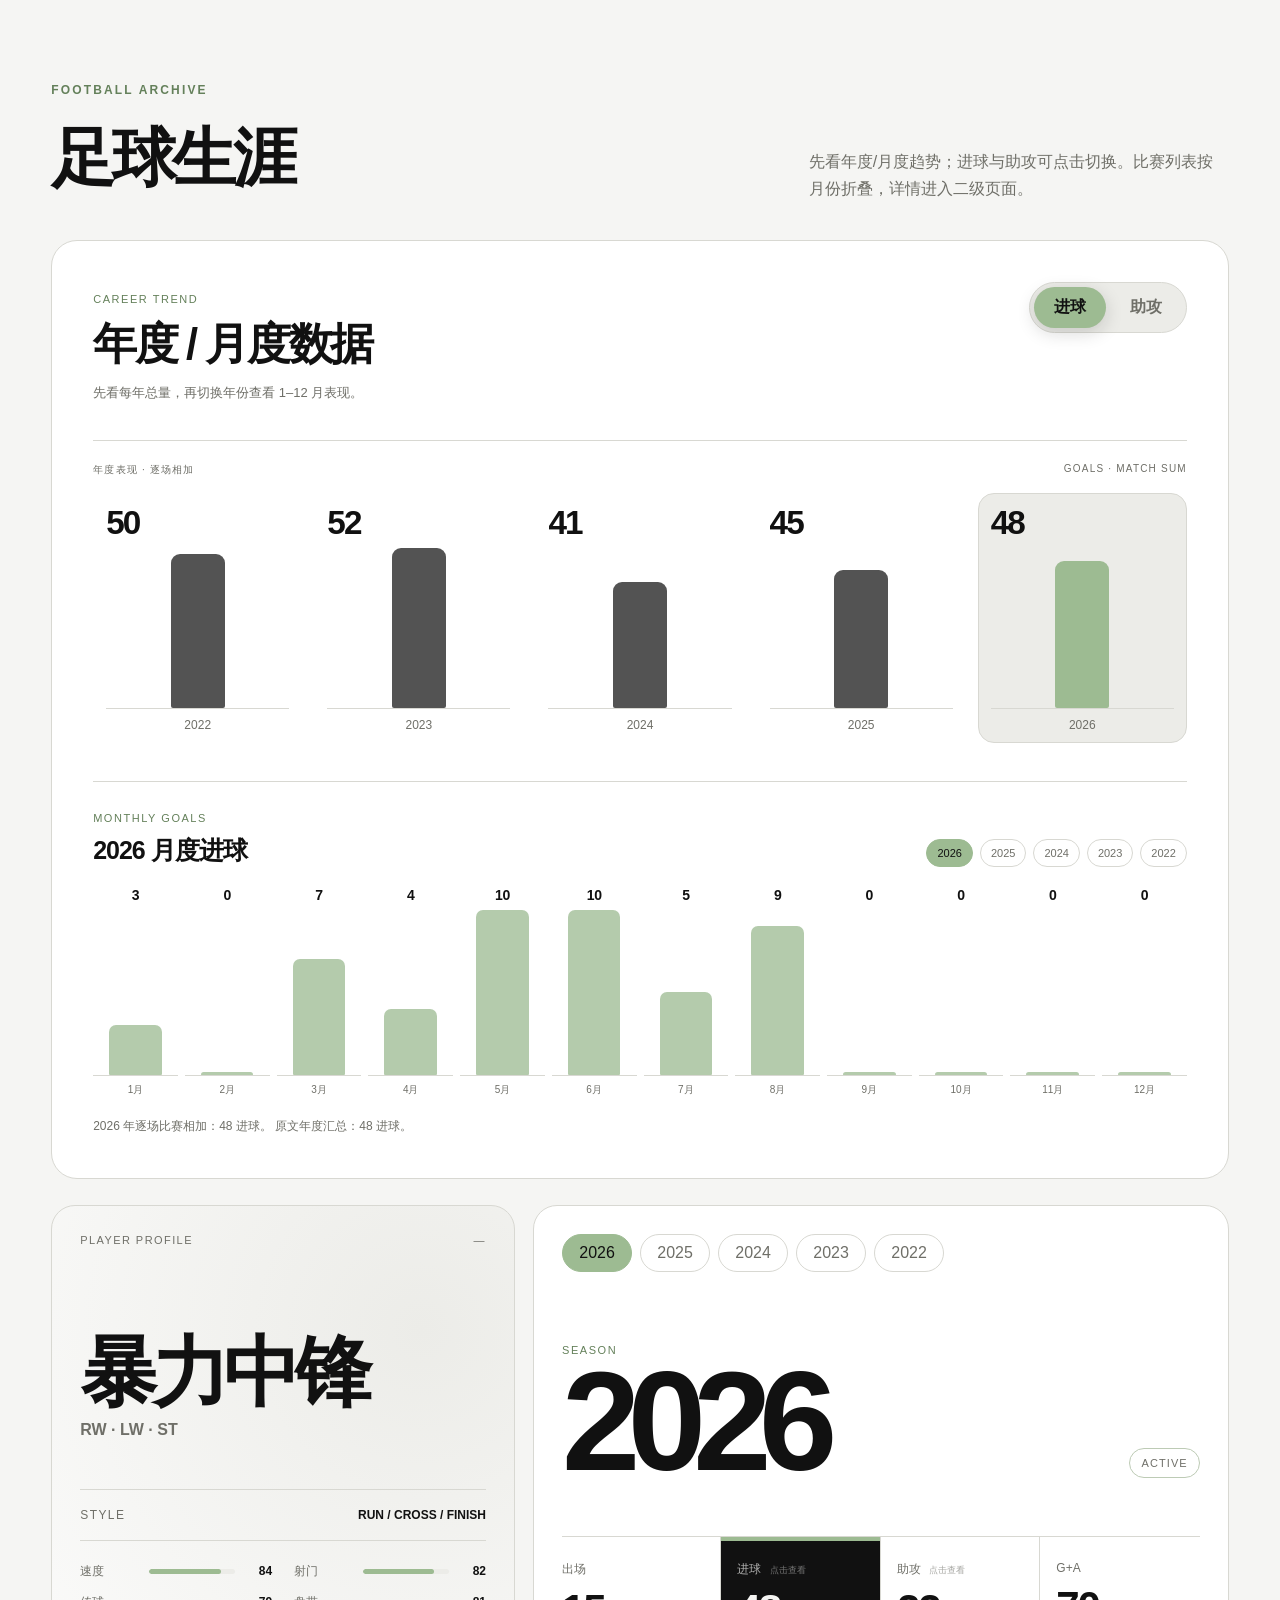
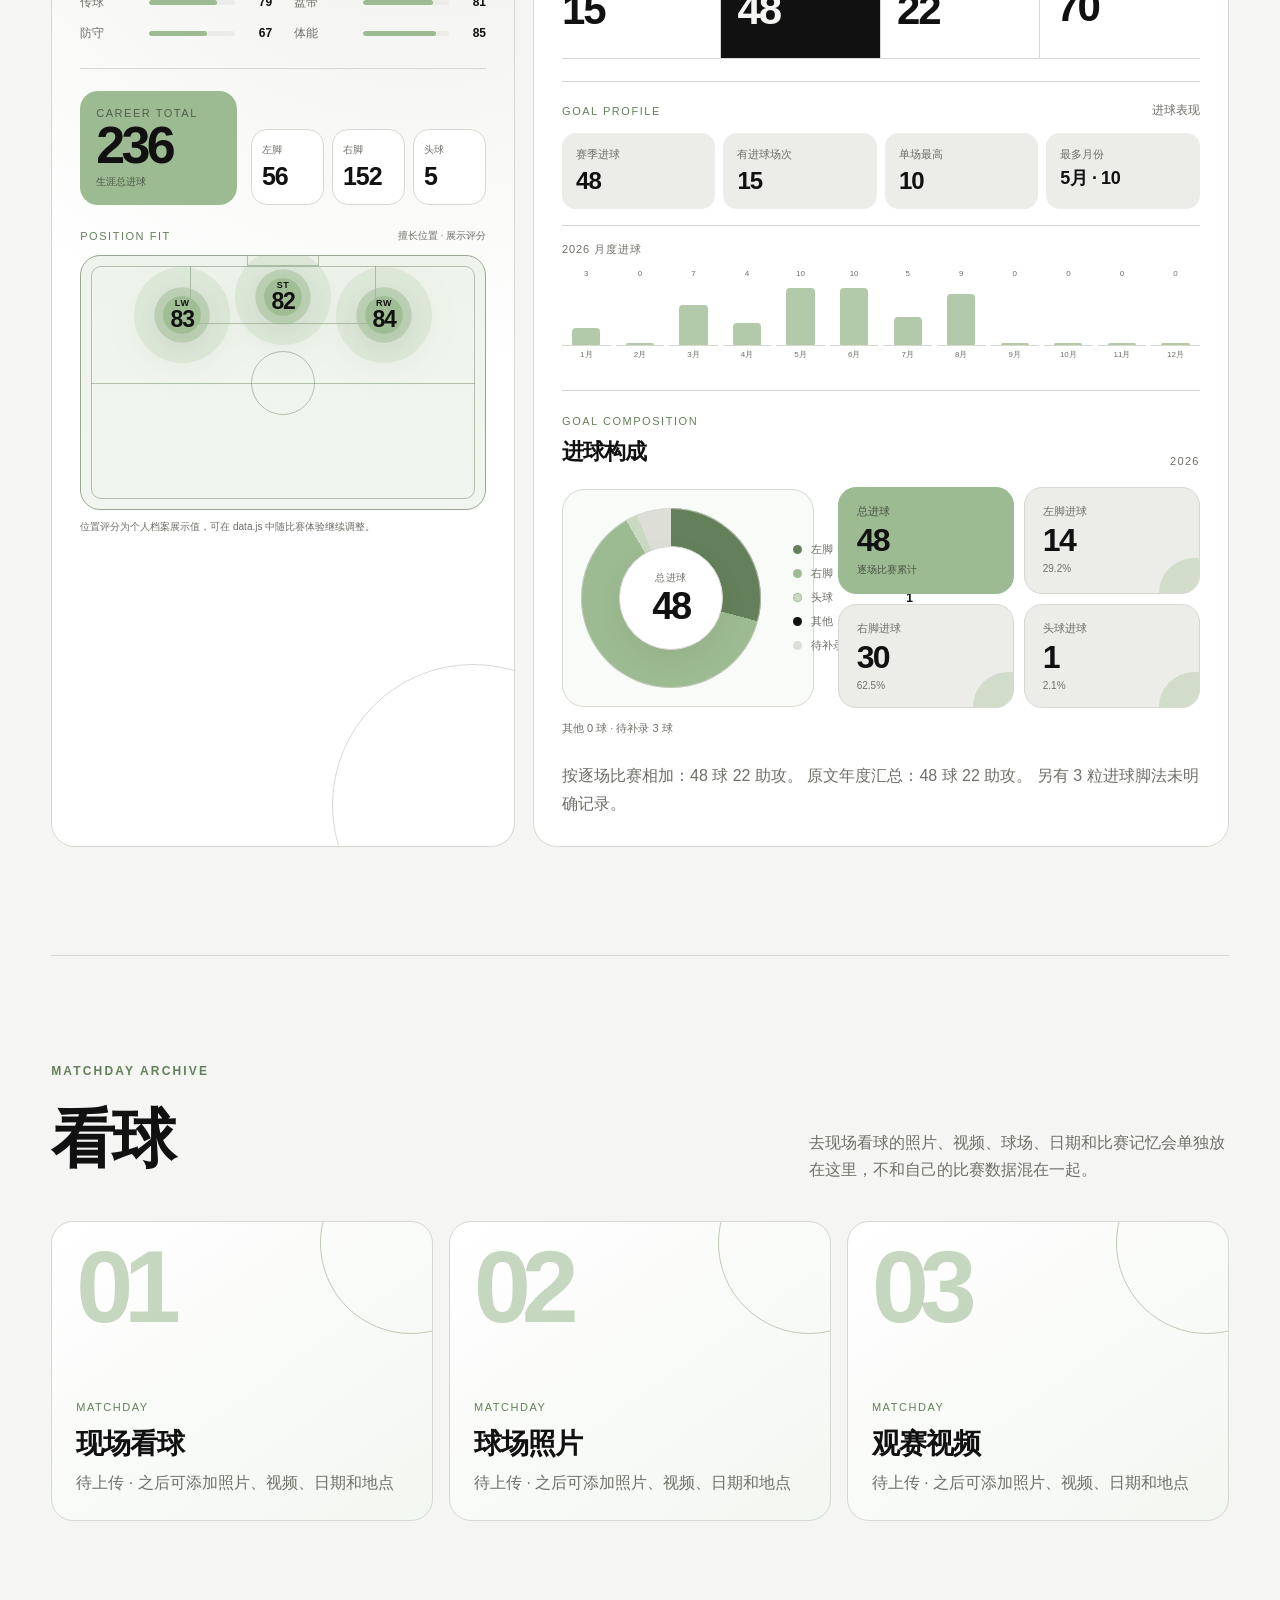
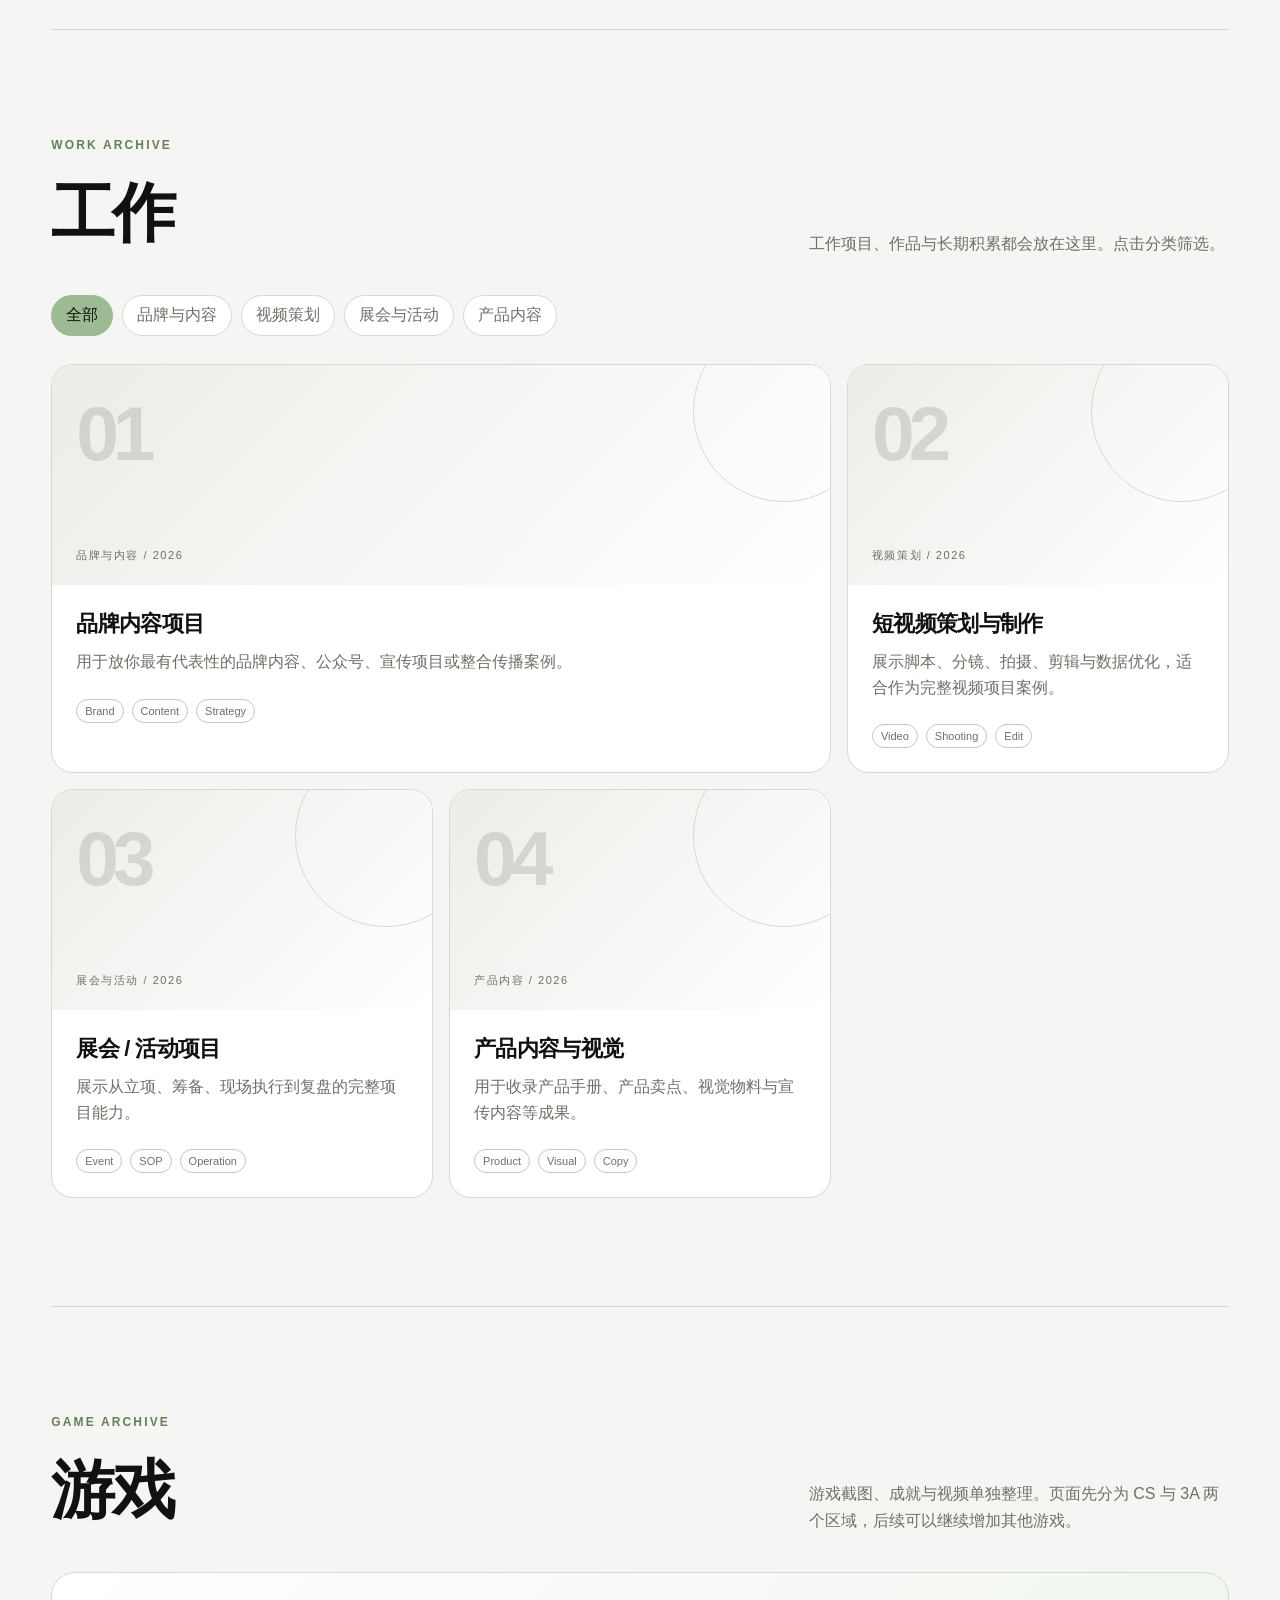
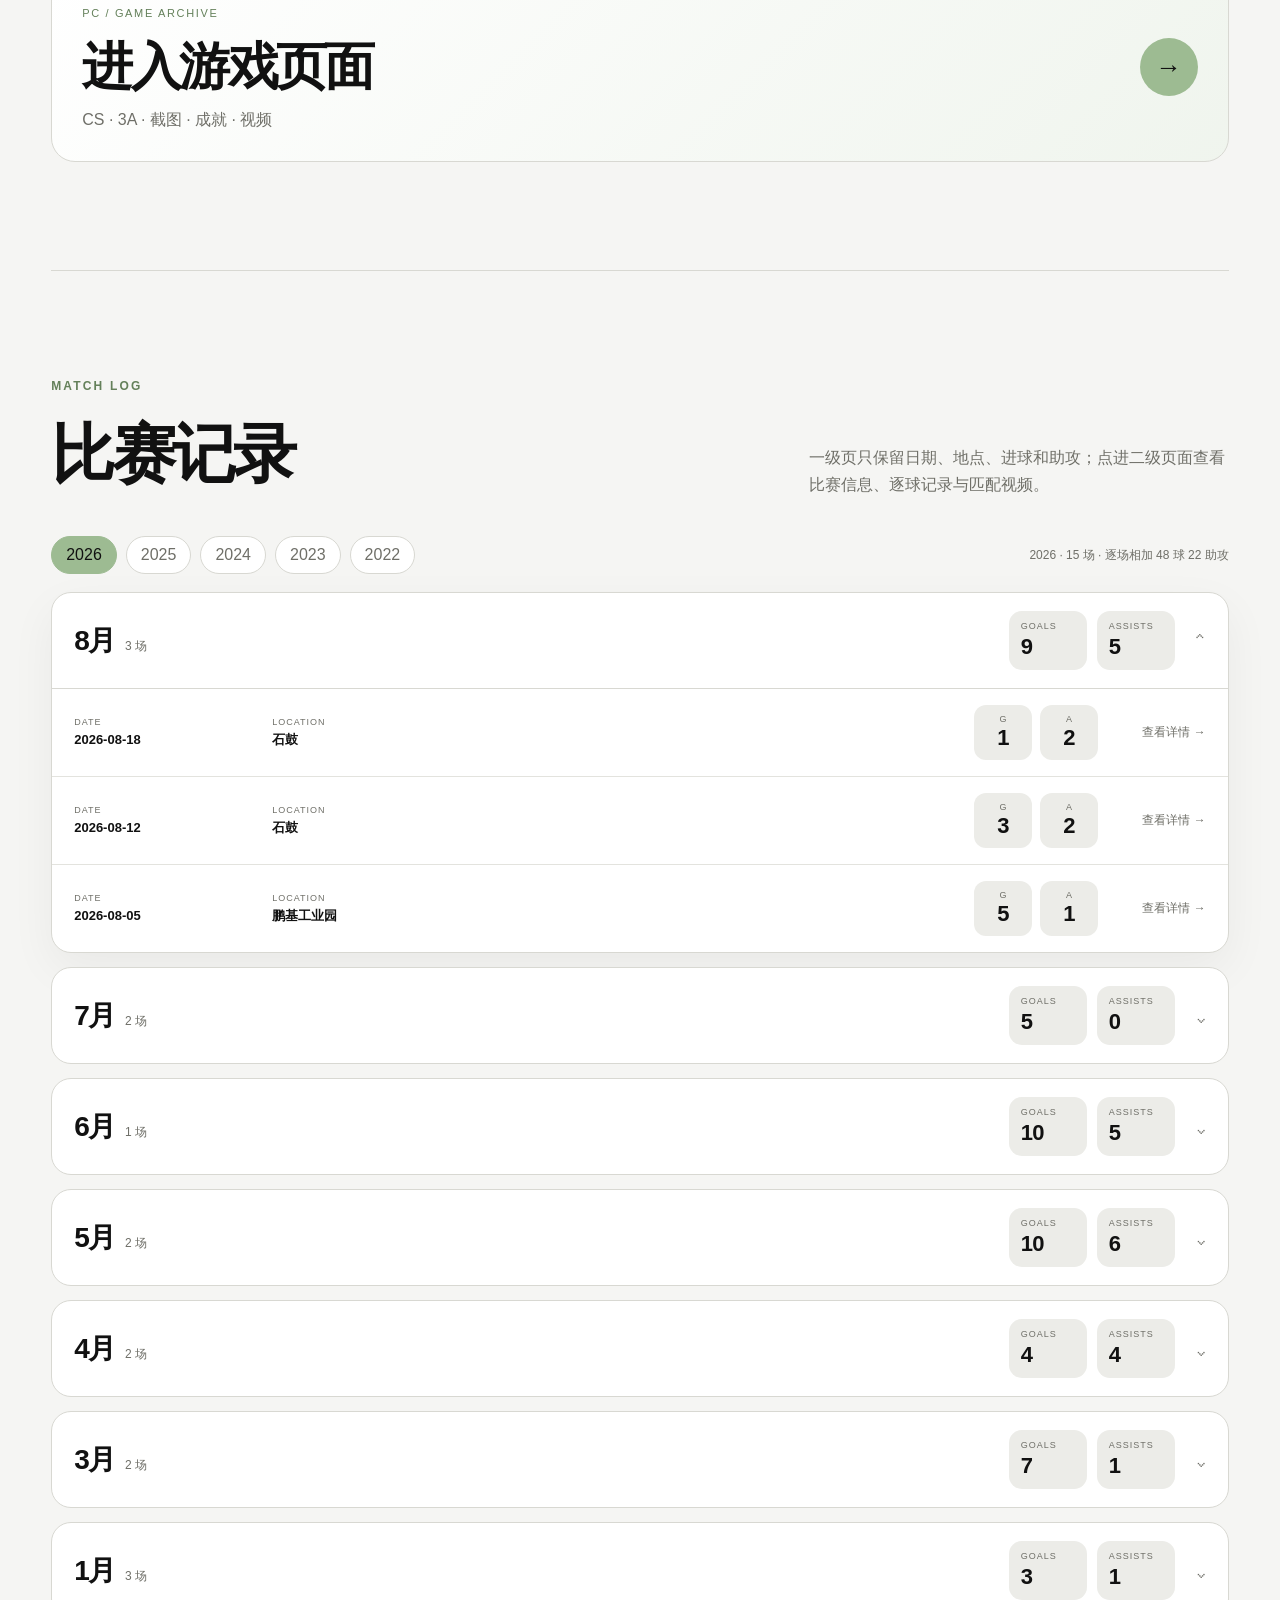
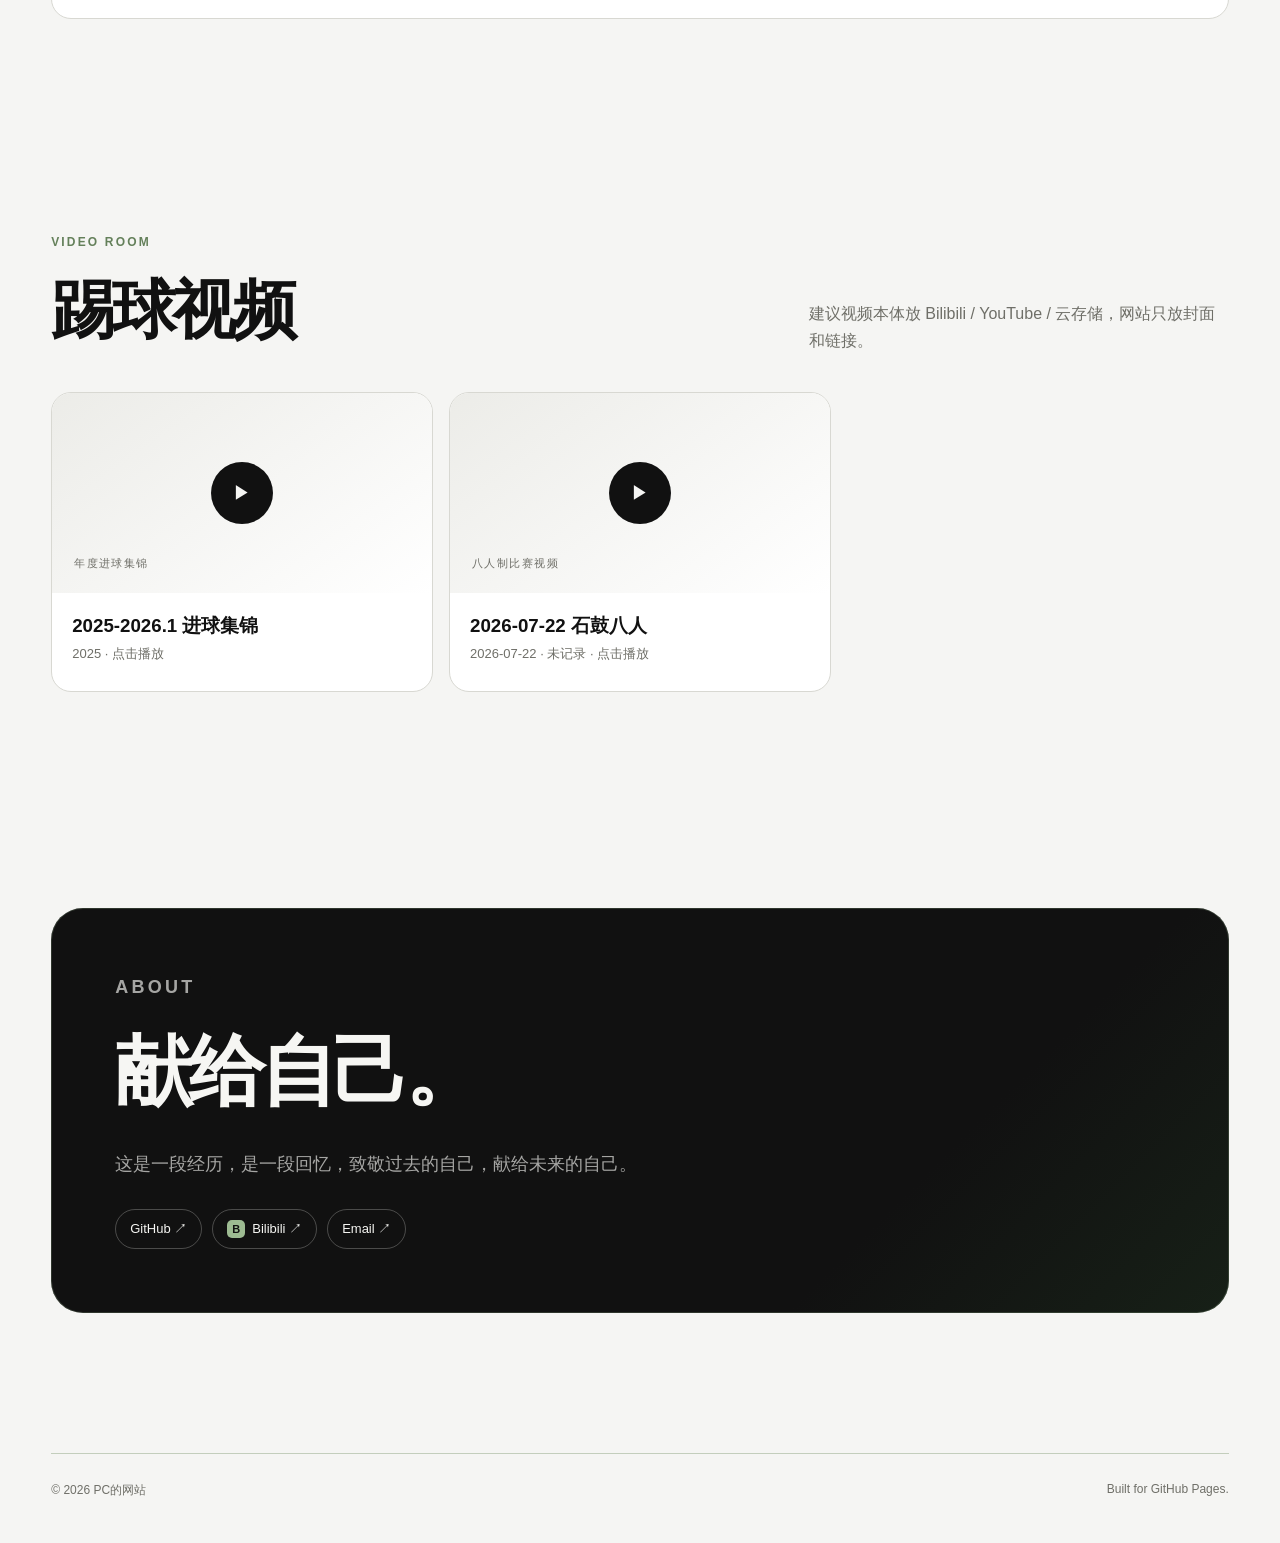
==== commit 926308fe: "Add files via upload" ====
--- a/index.html
+++ b/index.html
@@ -6,7 +6,7 @@
   <meta name="description" content="PC的网站：生活、足球与工作长期个人档案" />
   <meta name="theme-color" content="#9DBB92" />
   <title>PC的网站</title>
-  <link rel="stylesheet" href="styles.css?v=7.2.0.0" />
+  <link rel="stylesheet" href="styles.css?v=8.0.0" />
 </head>
 <body>
   <div class="noise" aria-hidden="true"></div>
@@ -20,6 +20,7 @@
       <a href="#football">足球</a>
       <a href="#watching">看球</a>
       <a href="#work">工作</a>
+      <a href="games.html">游戏</a>
       <a href="#matches">比赛</a>
       <a href="#videos">视频</a>
       <a href="#about">关于</a>
@@ -45,7 +46,7 @@
       <aside class="hero-panel reveal" aria-label="个人概览">
         <div class="profile-intro">
           <img src="assets/avatar.png" alt="PC头像" class="hero-avatar" />
-          <div><div class="status-row"><span class="pulse"></span><span>PC'S WEBSITE / V7</span></div><strong class="profile-intro-name">PC的网站</strong></div>
+          <div><div class="status-row"><span class="pulse"></span><span>PC'S WEBSITE / V8</span></div><strong class="profile-intro-name">PC的网站</strong></div>
         </div>
         <div class="hero-metric">
           <span class="metric-label">CURRENT FOCUS</span>
@@ -121,6 +122,26 @@
             <strong id="player-style">RUN / CROSS / FINISH</strong>
           </div>
           <div id="attributes" class="attributes"></div>
+
+          <section class="career-profile" aria-label="足球生涯数据">
+            <div class="career-profile-head">
+              <div><span class="metric-label">CAREER TOTAL</span><strong id="career-goals">0</strong><small>生涯总进球</small></div>
+              <div class="career-side-stats">
+                <span><small>左脚</small><strong id="career-left">0</strong></span>
+                <span><small>右脚</small><strong id="career-right">0</strong></span>
+                <span><small>头球</small><strong id="career-header">0</strong></span>
+              </div>
+            </div>
+            <div class="position-fit-head"><span class="metric-label">POSITION FIT</span><span>擅长位置 · 展示评分</span></div>
+            <div id="position-heatmap" class="position-heatmap" aria-label="擅长位置热点图">
+              <div class="pitch-line pitch-half"></div>
+              <div class="pitch-circle"></div>
+              <div class="pitch-box pitch-box-top"></div>
+              <div class="pitch-goal pitch-goal-top"></div>
+              <div id="position-hotspots" class="position-hotspots"></div>
+            </div>
+            <p class="position-fit-note">位置评分为个人档案展示值，可在 data.js 中随比赛体验继续调整。</p>
+          </section>
         </div>
 
         <div class="season-panel reveal">
@@ -184,6 +205,20 @@
       <div id="work-grid" class="work-grid"></div>
     </section>
 
+    <section id="gaming" class="section block-section gaming-preview-section">
+      <div class="section-head reveal">
+        <div>
+          <p class="eyebrow">GAME ARCHIVE</p>
+          <h2>游戏</h2>
+        </div>
+        <p>游戏截图、成就与视频单独整理。页面先分为 CS 与 3A 两个区域，后续可以继续增加其他游戏。</p>
+      </div>
+      <a class="gaming-entry-card reveal" href="games.html">
+        <div><span>PC / GAME ARCHIVE</span><h3>进入游戏页面</h3><p>CS · 3A · 截图 · 成就 · 视频</p></div>
+        <strong>→</strong>
+      </a>
+    </section>
+
     <section id="matches" class="section block-section">
       <div class="section-head reveal">
         <div>
@@ -222,7 +257,7 @@
     <span>Built for GitHub Pages.</span>
   </footer>
 
-  <script src="data.js?v=7.2.0.0"></script>
-  <script src="app.js?v=7.2.0.0"></script>
+  <script src="data.js?v=8.0.0"></script>
+  <script src="app.js?v=8.0.0"></script>
 </body>
 </html>
--- a/styles.css
+++ b/styles.css
@@ -1147,3 +1147,73 @@
 @supports not (background: conic-gradient(#000 0 50%, #fff 50% 100%)) {
   .goal-pie { background: var(--green) !important; }
 }
+
+
+/* V8: career profile + position heatmap + games archive */
+.career-profile { position:relative; z-index:1; margin-top:26px; padding-top:22px; border-top:1px solid var(--line); }
+.career-profile-head { display:grid; grid-template-columns:.8fr 1.2fr; gap:14px; align-items:end; }
+.career-profile-head > div:first-child { padding:16px; border-radius:18px; background:var(--green); color:#111; }
+.career-profile-head > div:first-child .metric-label { color:rgba(17,17,17,.55); margin-bottom:3px; }
+.career-profile-head > div:first-child strong { display:block; font-size:52px; line-height:.9; letter-spacing:-.07em; }
+.career-profile-head > div:first-child small { display:block; margin-top:7px; font-size:10px; opacity:.58; }
+.career-side-stats { display:grid; grid-template-columns:repeat(3,1fr); gap:8px; }
+.career-side-stats > span { min-width:0; padding:13px 10px; border:1px solid var(--line); border-radius:16px; background:var(--panel); }
+.career-side-stats small { display:block; color:var(--muted); font-size:10px; margin-bottom:5px; }
+.career-side-stats strong { display:block; font-size:25px; letter-spacing:-.04em; }
+.position-fit-head { display:flex; justify-content:space-between; align-items:center; margin-top:24px; }
+.position-fit-head .metric-label { margin:0; }
+.position-fit-head > span:last-child { color:var(--muted); font-size:10px; }
+.position-heatmap { position:relative; height:255px; margin-top:12px; overflow:hidden; border:1px solid color-mix(in srgb, var(--green-deep) 55%, var(--line)); border-radius:20px; background:linear-gradient(180deg,color-mix(in srgb,var(--green-soft) 78%,var(--panel)),color-mix(in srgb,var(--green) 14%,var(--panel))); }
+.position-heatmap::before { content:""; position:absolute; inset:10px; border:1px solid color-mix(in srgb,var(--green-deep) 45%,transparent); border-radius:10px; }
+.pitch-half { position:absolute; left:10px; right:10px; top:50%; border-top:1px solid color-mix(in srgb,var(--green-deep) 45%,transparent); }
+.pitch-circle { position:absolute; width:64px; height:64px; left:50%; top:50%; transform:translate(-50%,-50%); border:1px solid color-mix(in srgb,var(--green-deep) 45%,transparent); border-radius:50%; }
+.pitch-box-top { position:absolute; width:46%; height:58px; left:27%; top:10px; border:1px solid color-mix(in srgb,var(--green-deep) 45%,transparent); border-top:0; }
+.pitch-goal-top { position:absolute; width:18%; height:10px; left:41%; top:0; border:1px solid color-mix(in srgb,var(--green-deep) 45%,transparent); border-top:0; }
+.position-hotspots { position:absolute; inset:0; }
+.position-hotspot { position:absolute; transform:translate(-50%,-50%); width:62px; height:62px; border-radius:50%; display:grid; place-items:center; align-content:center; color:#111; background:radial-gradient(circle, color-mix(in srgb,var(--green) 96%,white) 0 42%, color-mix(in srgb,var(--green) 50%,transparent) 44% 62%, transparent 64%); filter:drop-shadow(0 8px 18px rgba(70,100,55,.16)); }
+.position-hotspot::after { content:""; position:absolute; width:96px; height:96px; border-radius:50%; background:color-mix(in srgb,var(--green) 18%,transparent); z-index:-1; }
+.position-hotspot span { font-size:9px; font-weight:800; letter-spacing:.08em; }
+.position-hotspot strong { font-size:23px; line-height:1; letter-spacing:-.05em; }
+.position-fit-note { margin:9px 0 0; color:var(--muted); font-size:10px; line-height:1.5; }
+
+.gaming-entry-card { min-height:190px; display:flex; align-items:center; justify-content:space-between; gap:20px; padding:30px; border:1px solid var(--line); border-radius:24px; background:linear-gradient(135deg,var(--panel),color-mix(in srgb,var(--green-soft) 70%,var(--panel))); transition:.2s ease; }
+.gaming-entry-card:hover { transform:translateY(-3px); border-color:var(--green); box-shadow:var(--shadow); }
+.gaming-entry-card span { color:var(--green-deep); font-size:11px; letter-spacing:.15em; }
+.gaming-entry-card h3 { margin:12px 0 8px; font-size:clamp(30px,4vw,52px); letter-spacing:-.05em; }
+.gaming-entry-card p { margin:0; color:var(--muted); }
+.gaming-entry-card > strong { width:58px; height:58px; display:grid; place-items:center; border-radius:50%; background:var(--green); color:#111; font-size:26px; }
+
+.nav-current { color:var(--text) !important; font-weight:750; }
+.games-hero { padding-bottom:70px; }
+.games-hero h1 { margin:0; font-size:clamp(60px,10vw,140px); line-height:.85; letter-spacing:-.08em; }
+.games-hero > p:last-child { max-width:680px; margin:28px 0 0; color:var(--muted); font-size:18px; line-height:1.7; }
+.games-content { min-height:55vh; }
+.game-tabs { display:flex; gap:10px; flex-wrap:wrap; margin-bottom:44px; }
+.game-tab { min-width:92px; padding:11px 18px; border:1px solid var(--line); border-radius:999px; background:var(--panel); color:var(--muted); cursor:pointer; }
+.game-tab.active { background:var(--green); color:#111; border-color:var(--green); }
+.game-section-intro { display:grid; grid-template-columns:.45fr 1.55fr; gap:30px; align-items:start; margin-bottom:26px; }
+.game-section-intro > span { color:var(--green-deep); font-size:11px; letter-spacing:.15em; }
+.game-section-intro h2 { margin:0; font-size:clamp(48px,7vw,96px); line-height:.9; letter-spacing:-.07em; }
+.game-section-intro p { grid-column:2; max-width:620px; margin:0; color:var(--muted); line-height:1.7; }
+.game-grid { display:grid; grid-template-columns:repeat(3,1fr); gap:16px; }
+.game-placeholder-card,.game-media-card { min-height:330px; padding:24px; border:1px solid var(--line); border-radius:22px; background:var(--panel); overflow:hidden; position:relative; }
+.game-placeholder-card { display:flex; flex-direction:column; justify-content:flex-end; background:linear-gradient(150deg,var(--panel),color-mix(in srgb,var(--green-soft) 72%,var(--panel))); }
+.game-placeholder-card::before { content:""; position:absolute; width:210px; height:210px; border-radius:50%; border:1px solid color-mix(in srgb,var(--green) 60%,transparent); right:-70px; top:-60px; }
+.game-placeholder-card span,.game-media-copy span { color:var(--green-deep); font-size:10px; letter-spacing:.15em; }
+.game-placeholder-card h3,.game-media-copy h3 { margin:10px 0 8px; font-size:26px; letter-spacing:-.04em; }
+.game-placeholder-card p,.game-media-copy p { margin:0; color:var(--muted); line-height:1.55; }
+.game-media-card { padding:0; min-height:360px; display:flex; flex-direction:column; }
+.game-media-card img,.game-card-placeholder { width:100%; height:230px; object-fit:cover; background:linear-gradient(135deg,var(--green-soft),var(--panel-2)); display:grid; place-items:center; color:var(--green-deep); font-size:12px; letter-spacing:.15em; }
+.game-media-copy { padding:20px; }
+
+@media (max-width: 960px) {
+  .career-profile-head { grid-template-columns:1fr; }
+  .game-grid { grid-template-columns:1fr 1fr; }
+}
+@media (max-width: 680px) {
+  .career-side-stats { grid-template-columns:repeat(3,1fr); }
+  .position-heatmap { height:220px; }
+  .game-section-intro { grid-template-columns:1fr; }
+  .game-section-intro p { grid-column:1; }
+  .game-grid { grid-template-columns:1fr; }
+}
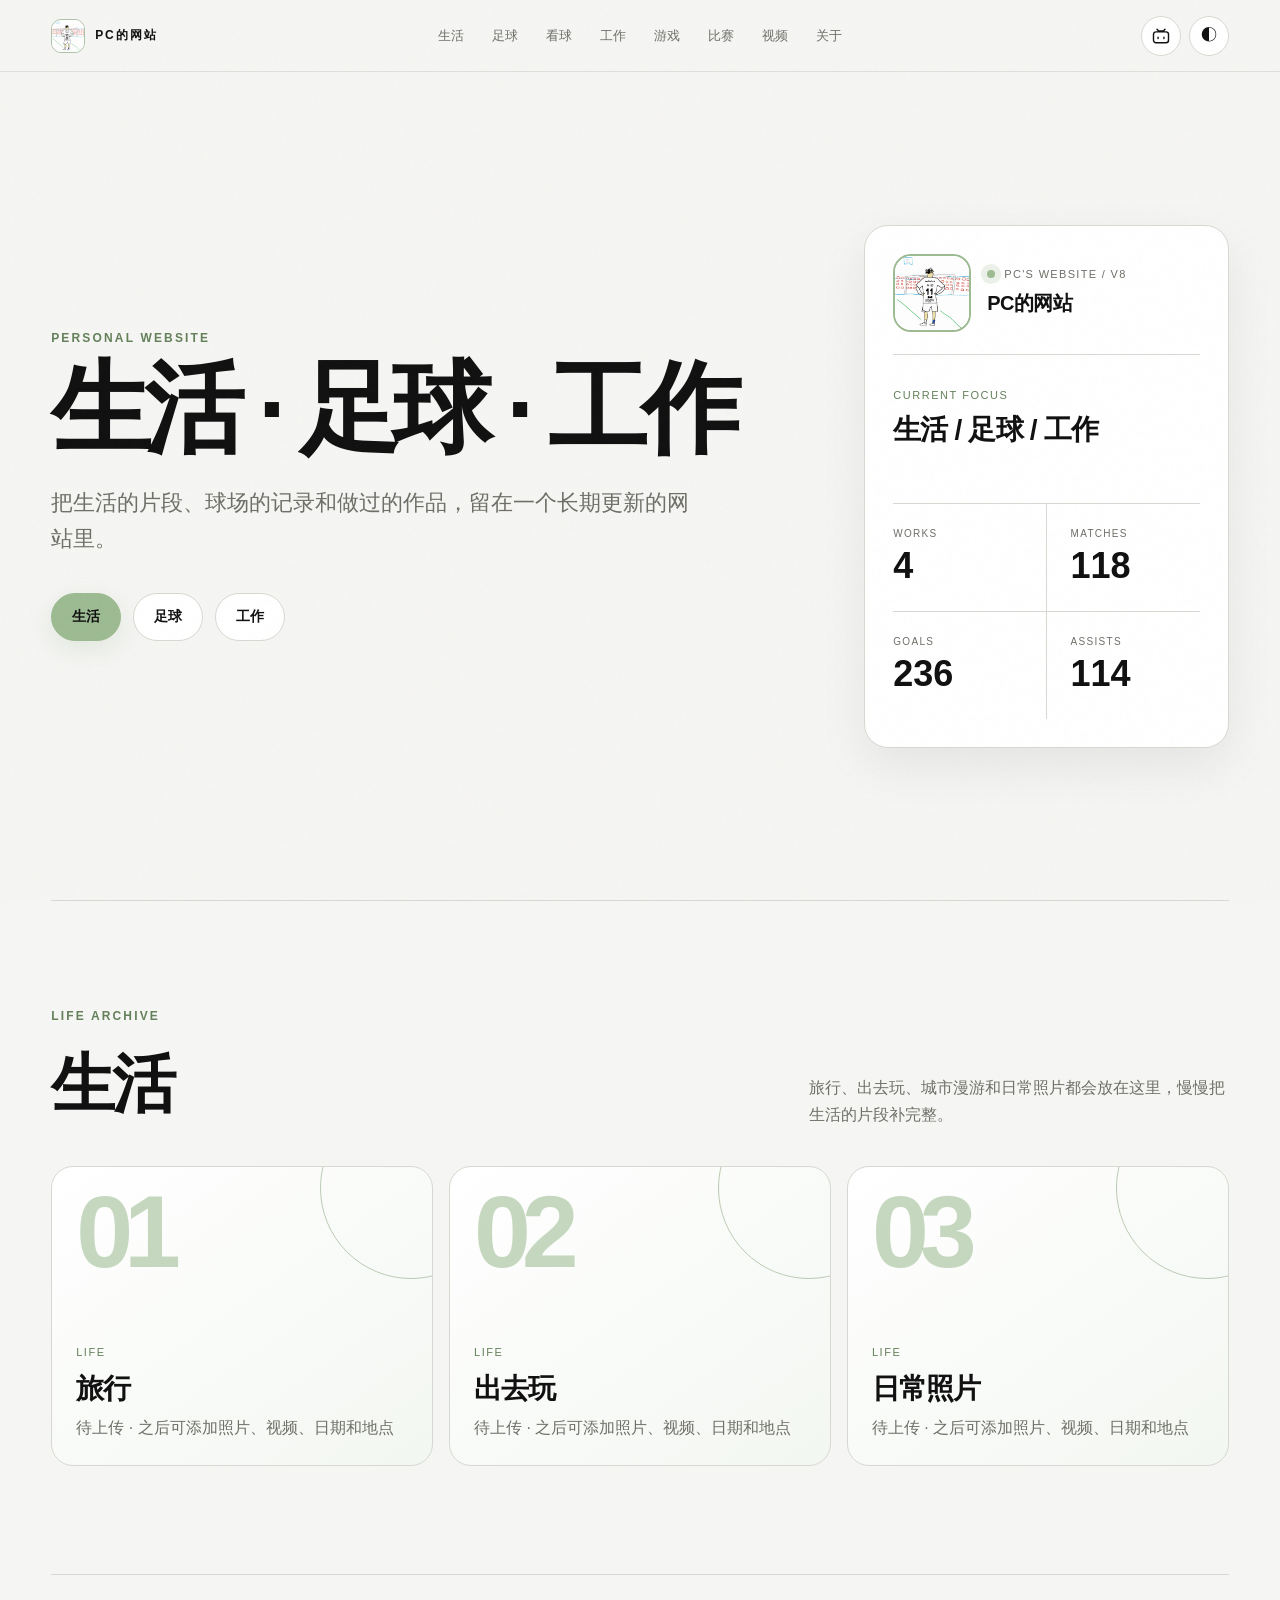
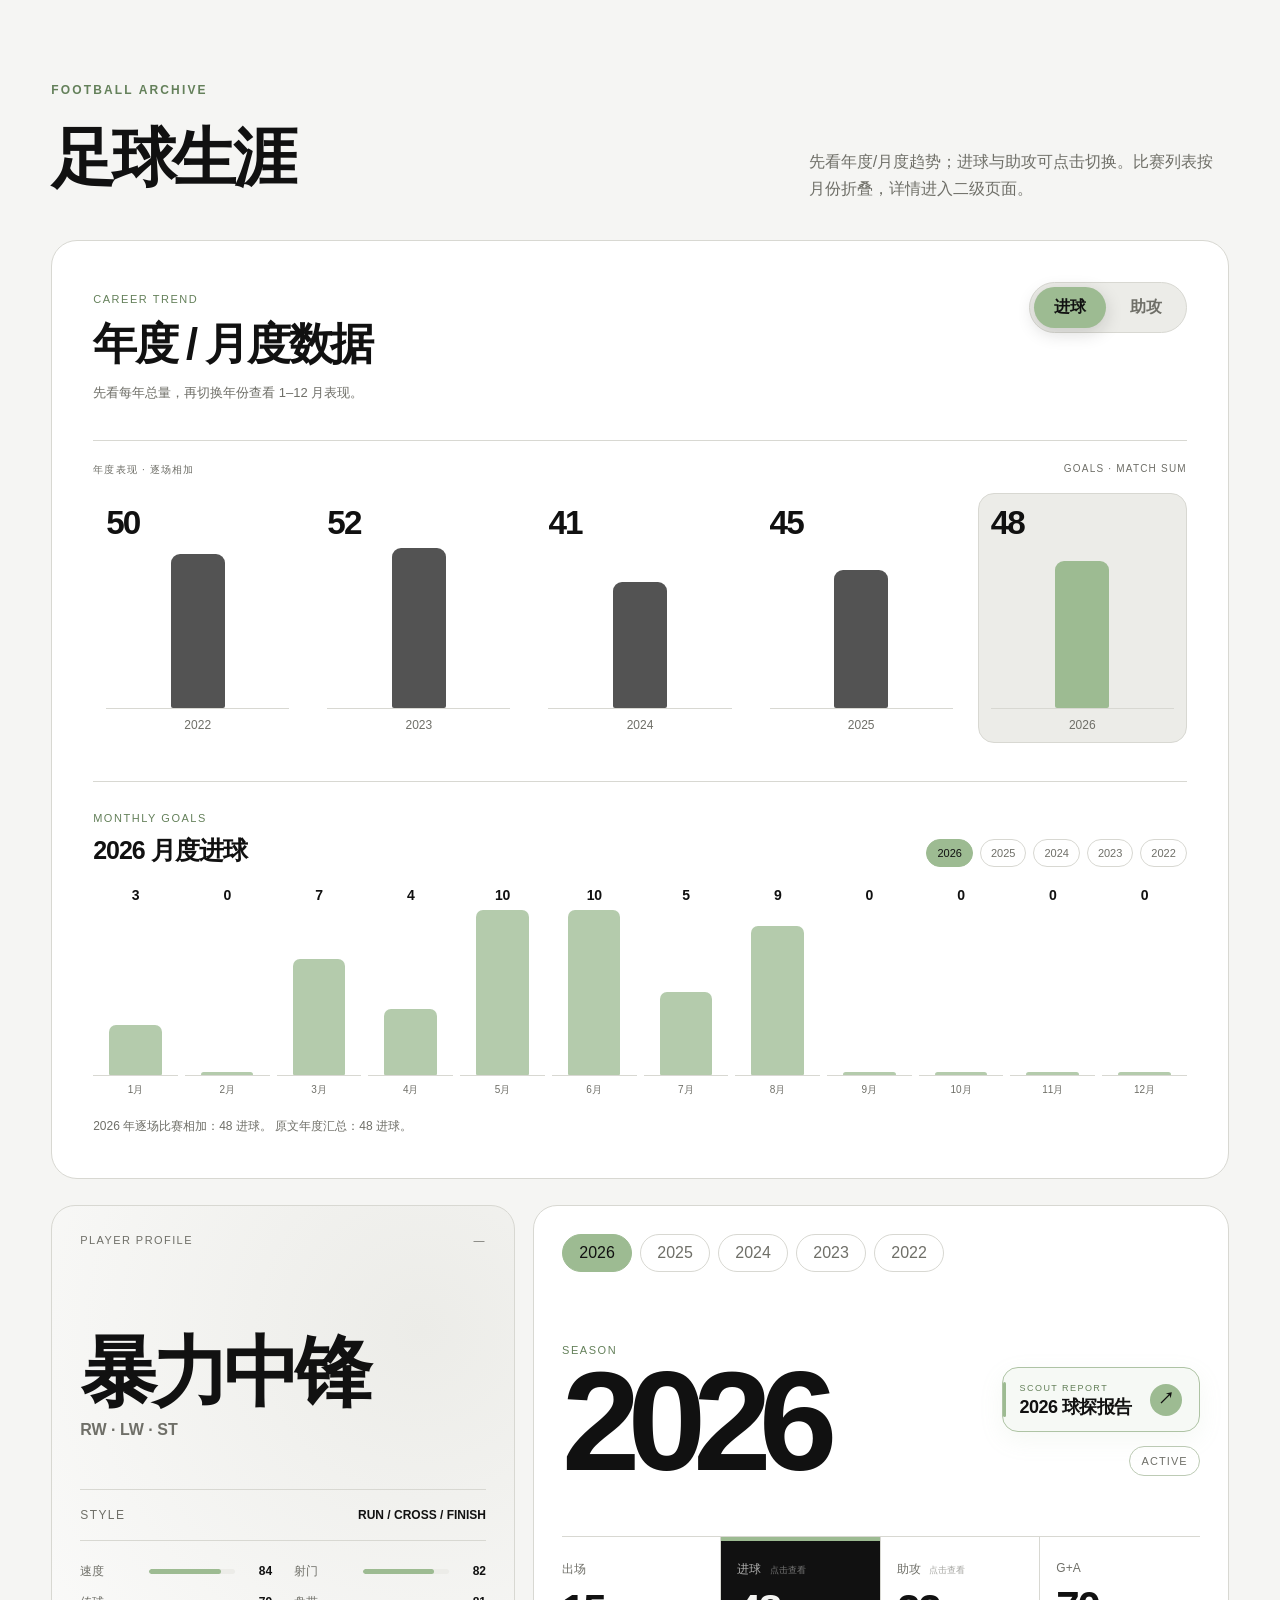
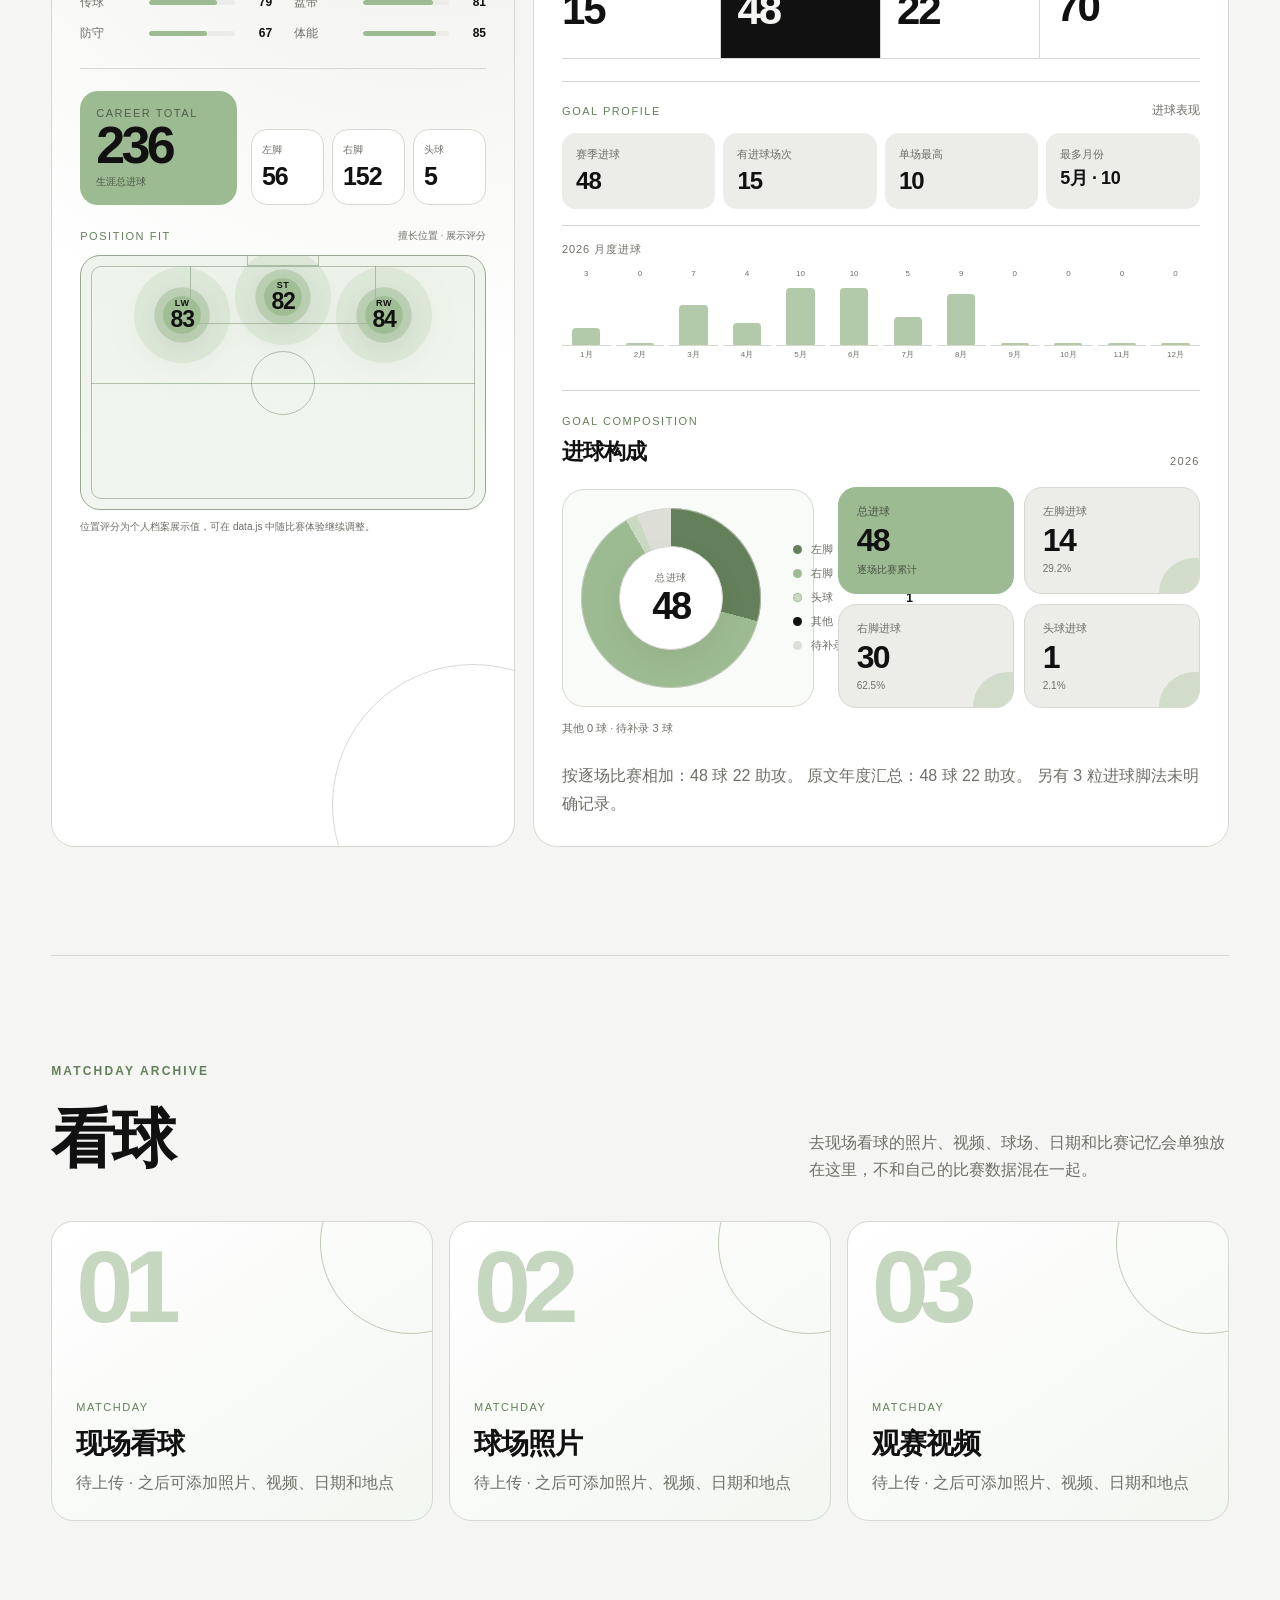
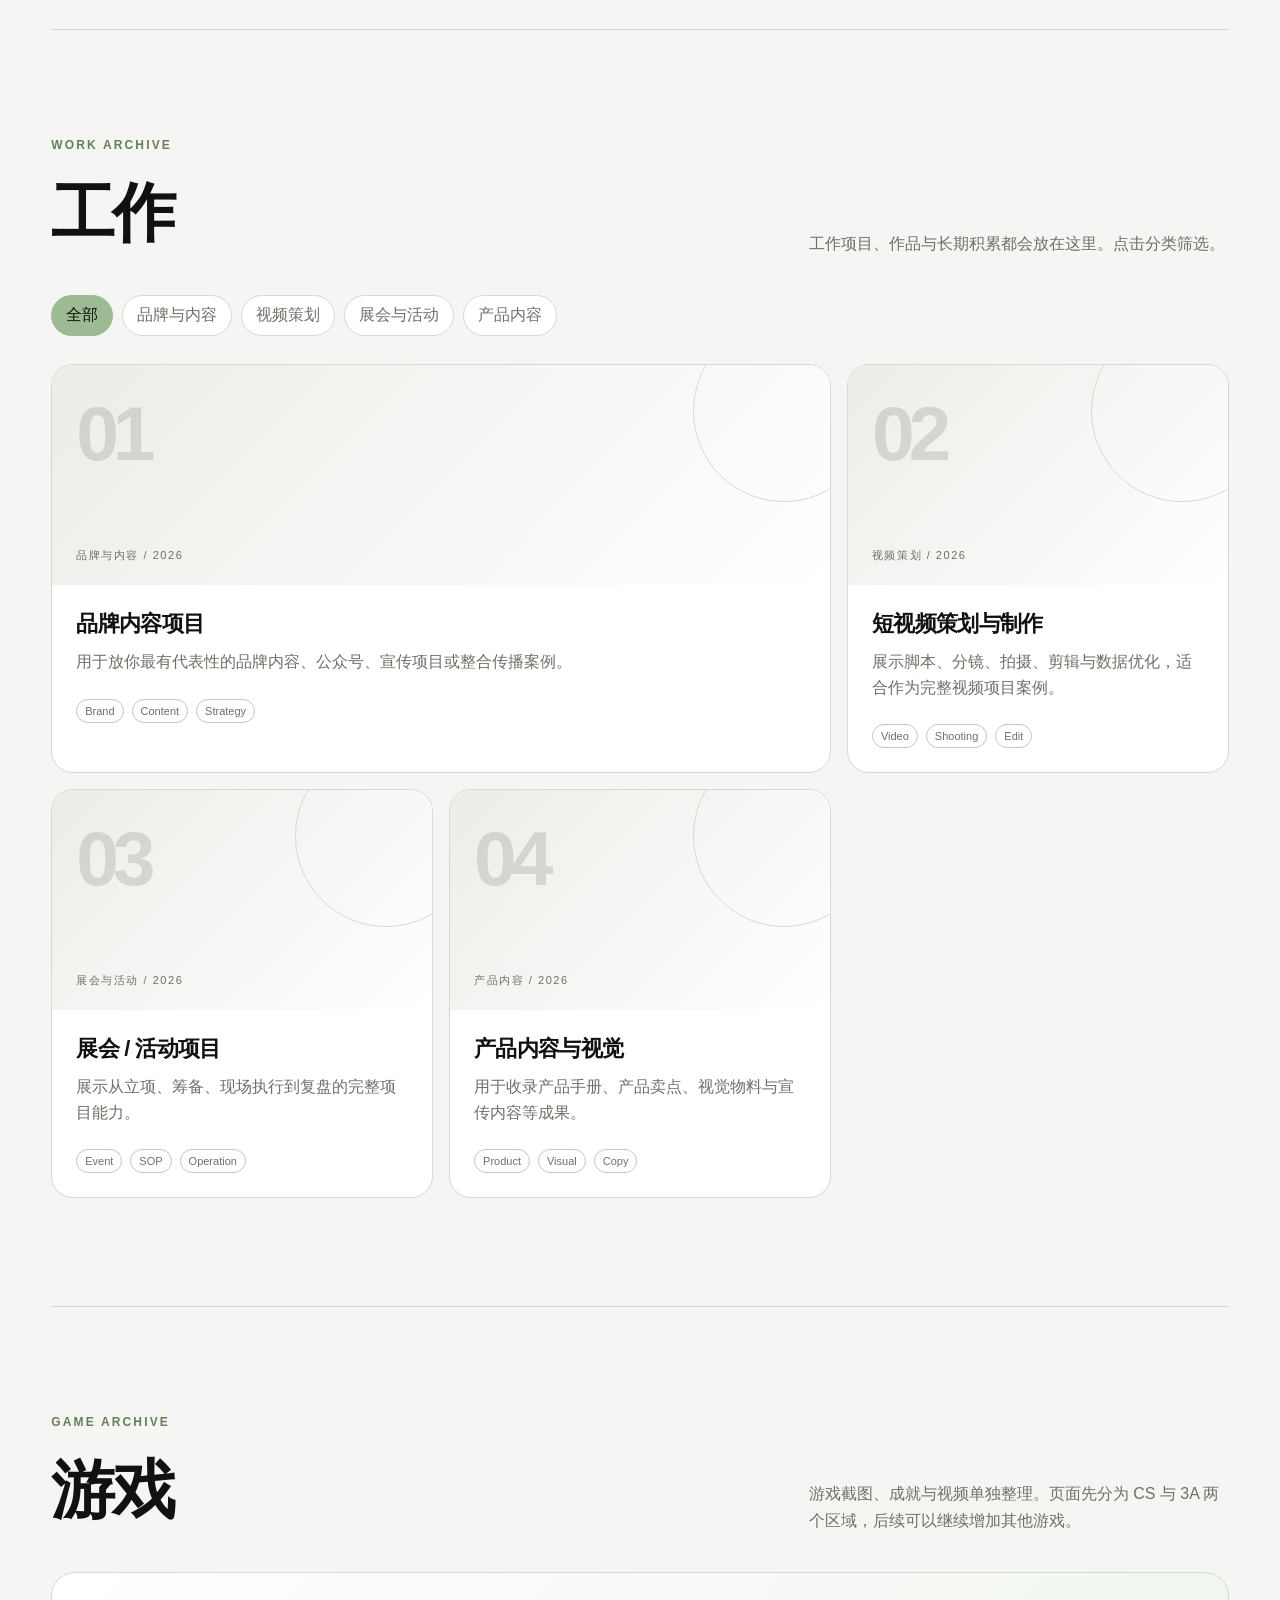
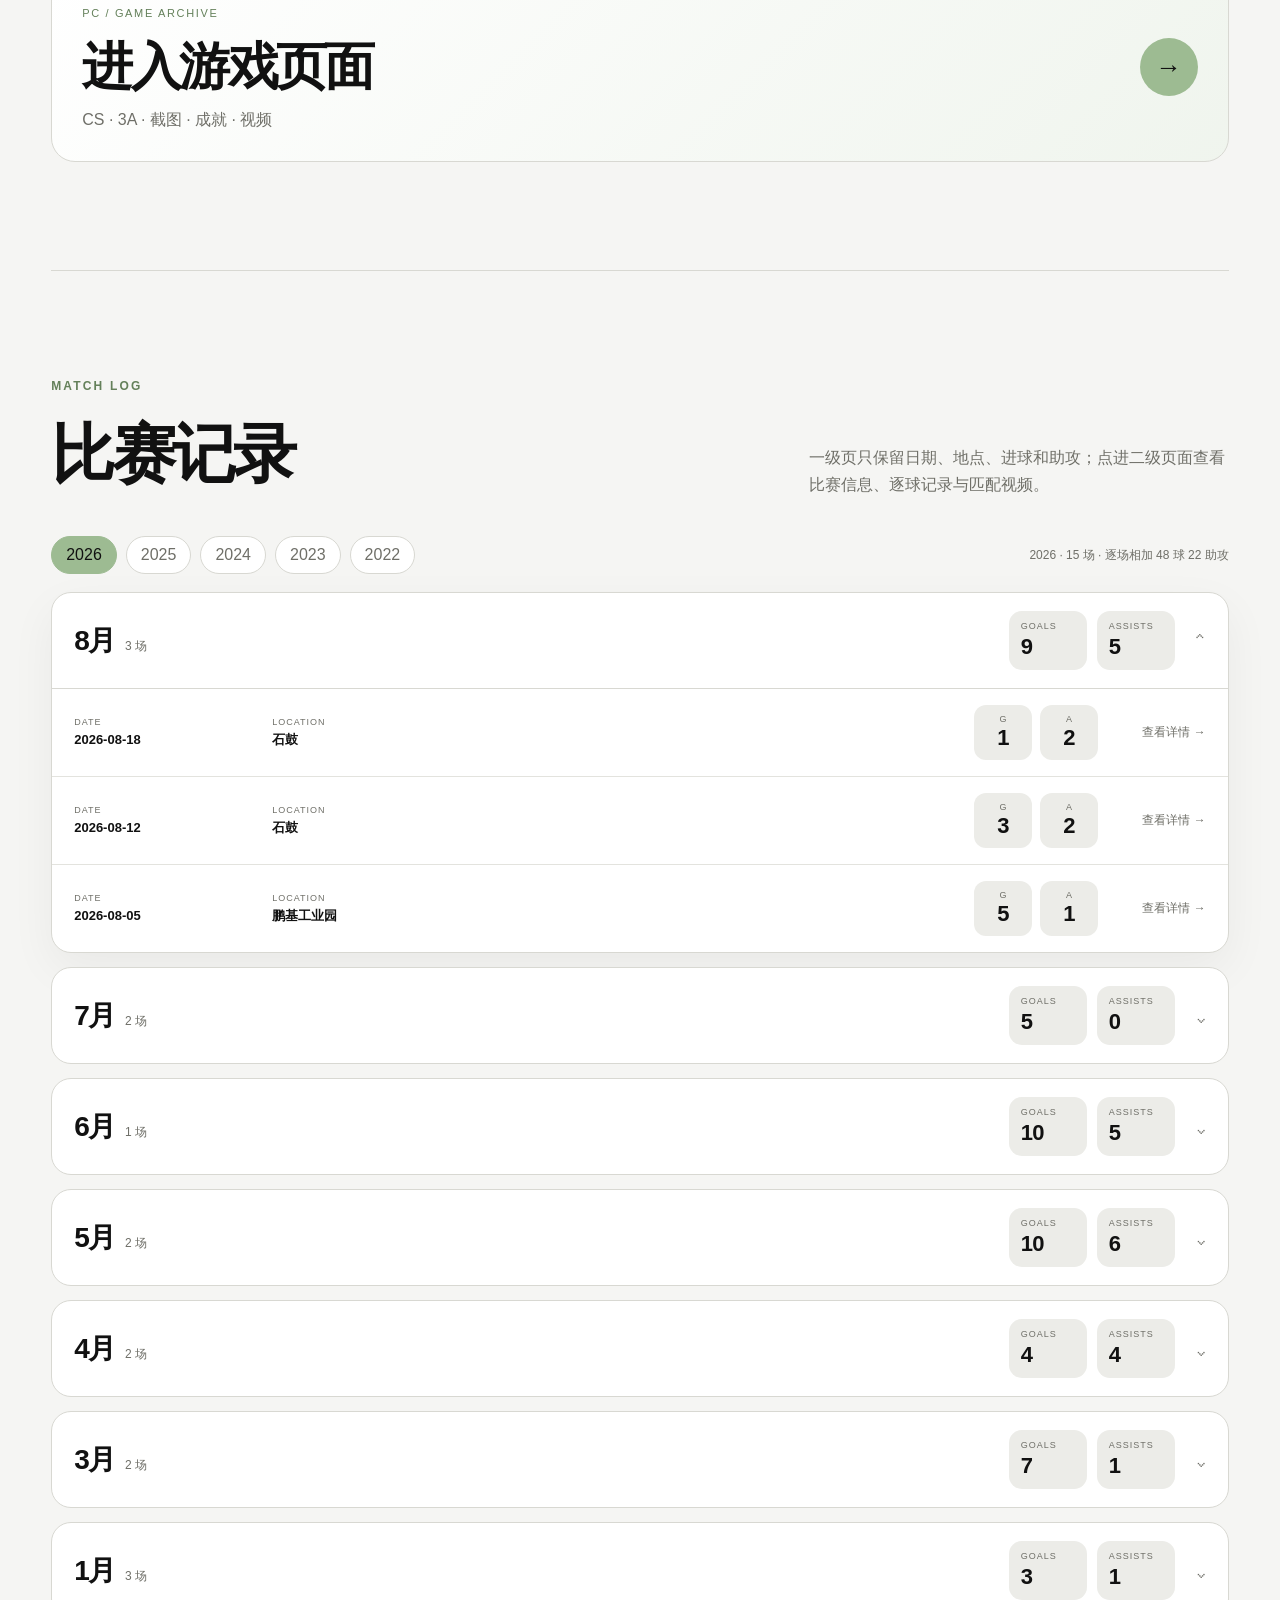
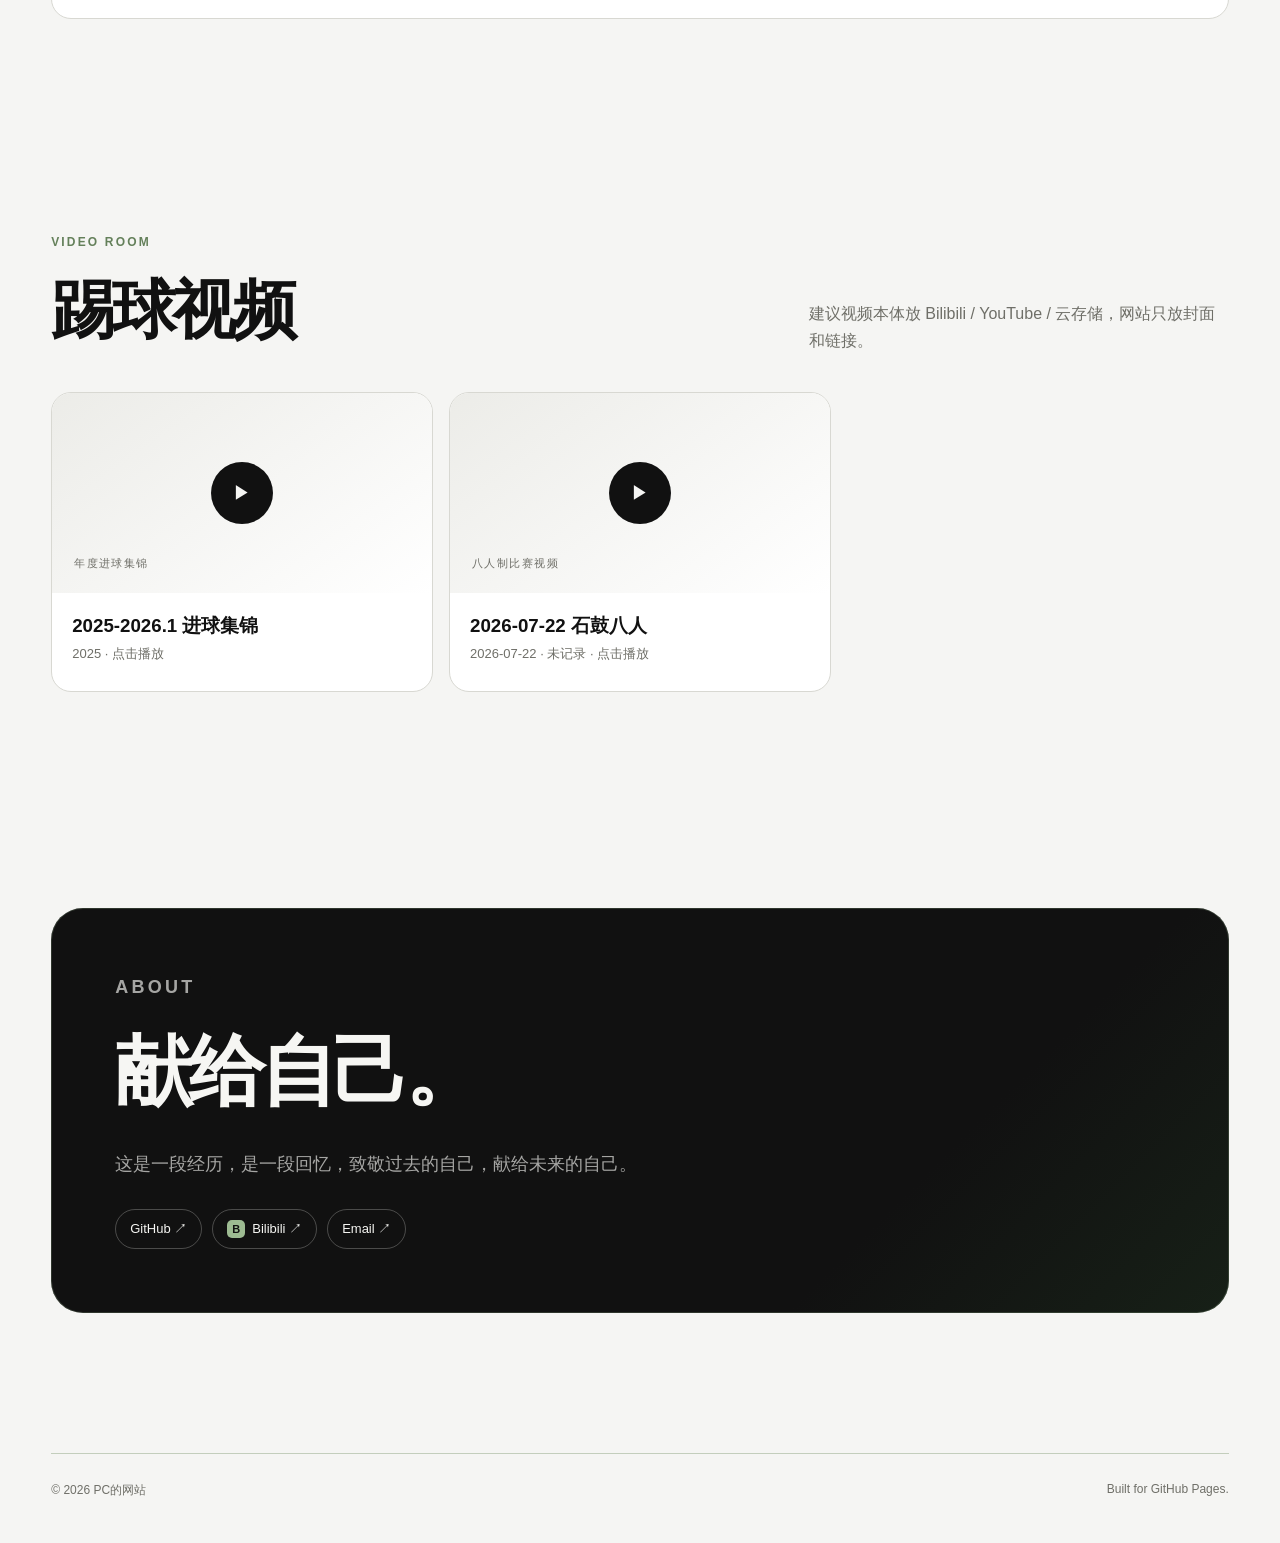
==== commit 902a1896: "Add files via upload" ====
--- a/index.html
+++ b/index.html
@@ -6,7 +6,7 @@
   <meta name="description" content="PC的网站：生活、足球与工作长期个人档案" />
   <meta name="theme-color" content="#9DBB92" />
   <title>PC的网站</title>
-  <link rel="stylesheet" href="styles.css?v=8.0.0" />
+  <link rel="stylesheet" href="styles.css?v=8.1.0" />
 </head>
 <body>
   <div class="noise" aria-hidden="true"></div>
@@ -151,7 +151,14 @@
               <span class="metric-label">SEASON</span>
               <h3 id="season-title">2026</h3>
             </div>
-            <span class="season-badge" id="season-status">ACTIVE</span>
+            <div class="season-title-actions">
+              <a id="season-report-link" class="season-report-link" href="reports/scout-report-2026.pdf" target="_blank" rel="noopener">
+                <span class="season-report-kicker">SCOUT REPORT</span>
+                <strong id="season-report-label">2026 球探报告</strong>
+                <span class="season-report-arrow" aria-hidden="true">↗</span>
+              </a>
+              <span class="season-badge" id="season-status">ACTIVE</span>
+            </div>
           </div>
           <div class="season-stats">
             <div class="season-stat-static"><span>出场</span><strong id="season-apps">0</strong></div>
@@ -257,7 +264,7 @@
     <span>Built for GitHub Pages.</span>
   </footer>
 
-  <script src="data.js?v=8.0.0"></script>
-  <script src="app.js?v=8.0.0"></script>
+  <script src="data.js?v=8.1.0"></script>
+  <script src="app.js?v=8.1.0"></script>
 </body>
 </html>
--- a/styles.css
+++ b/styles.css
@@ -1217,3 +1217,86 @@
   .game-section-intro p { grid-column:1; }
   .game-grid { grid-template-columns:1fr; }
 }
+
+
+/* ---------- V8.1 / Annual scouting report entry ---------- */
+.season-title-actions {
+  display:flex;
+  flex-direction:column;
+  align-items:flex-end;
+  gap:14px;
+  padding-bottom:2px;
+}
+.season-report-link {
+  position:relative;
+  display:grid;
+  grid-template-columns:1fr auto;
+  grid-template-areas:"kicker arrow" "label arrow";
+  column-gap:18px;
+  row-gap:4px;
+  min-width:190px;
+  padding:15px 17px 14px;
+  border:1px solid color-mix(in srgb, var(--green) 72%, var(--line));
+  border-radius:16px;
+  background:color-mix(in srgb, var(--green-soft) 42%, var(--panel));
+  color:var(--text);
+  box-shadow:0 8px 24px color-mix(in srgb, var(--green) 10%, transparent);
+  transition:transform .18s ease, border-color .18s ease, background .18s ease, box-shadow .18s ease;
+}
+.season-report-link::before {
+  content:"";
+  position:absolute;
+  left:0;
+  top:14px;
+  bottom:14px;
+  width:3px;
+  border-radius:999px;
+  background:var(--green);
+}
+.season-report-link:hover {
+  transform:translateY(-2px);
+  border-color:var(--green);
+  background:color-mix(in srgb, var(--green) 18%, var(--panel));
+  box-shadow:0 12px 28px color-mix(in srgb, var(--green) 16%, transparent);
+}
+.season-report-link:active { transform:translateY(0) scale(.99); }
+.season-report-kicker {
+  grid-area:kicker;
+  color:var(--green-deep);
+  font-size:9px;
+  letter-spacing:.16em;
+}
+.season-report-link strong {
+  grid-area:label;
+  font-size:18px;
+  letter-spacing:-.03em;
+  line-height:1.15;
+}
+.season-report-arrow {
+  grid-area:arrow;
+  align-self:center;
+  width:32px;
+  height:32px;
+  display:grid;
+  place-items:center;
+  border-radius:50%;
+  background:var(--green);
+  color:#111;
+  font-size:16px;
+  font-weight:800;
+}
+[data-theme="dark"] .season-report-link {
+  background:color-mix(in srgb, var(--green) 10%, var(--panel));
+}
+@media (max-width: 760px) {
+  .season-title-row { align-items:flex-start; gap:22px; }
+  .season-title-actions { align-items:flex-end; }
+  .season-report-link { min-width:168px; padding:13px 14px 12px; }
+  .season-report-link strong { font-size:16px; }
+  .season-report-arrow { width:28px; height:28px; }
+}
+@media (max-width: 560px) {
+  .season-title-row { flex-direction:column; align-items:stretch; margin-top:38px; }
+  .season-title-actions { flex-direction:row; align-items:center; justify-content:space-between; }
+  .season-report-link { flex:1; min-width:0; }
+}
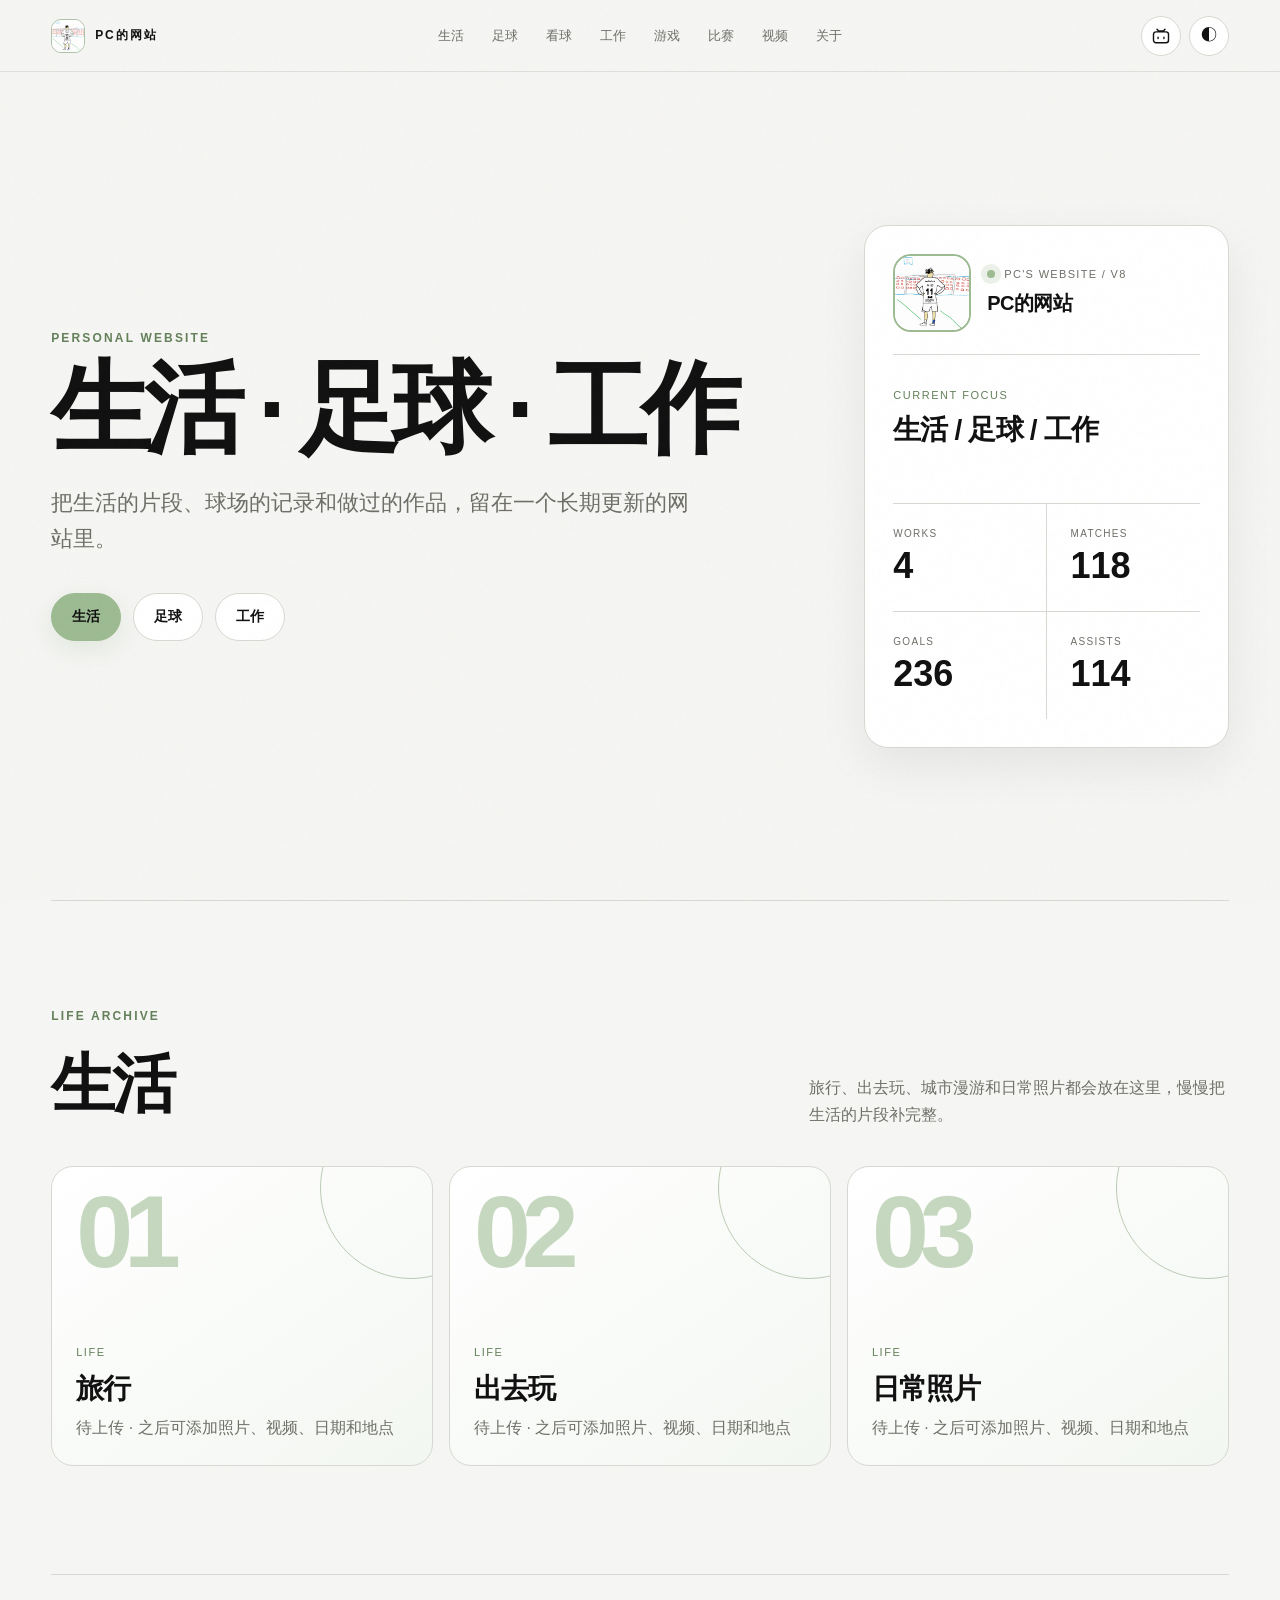
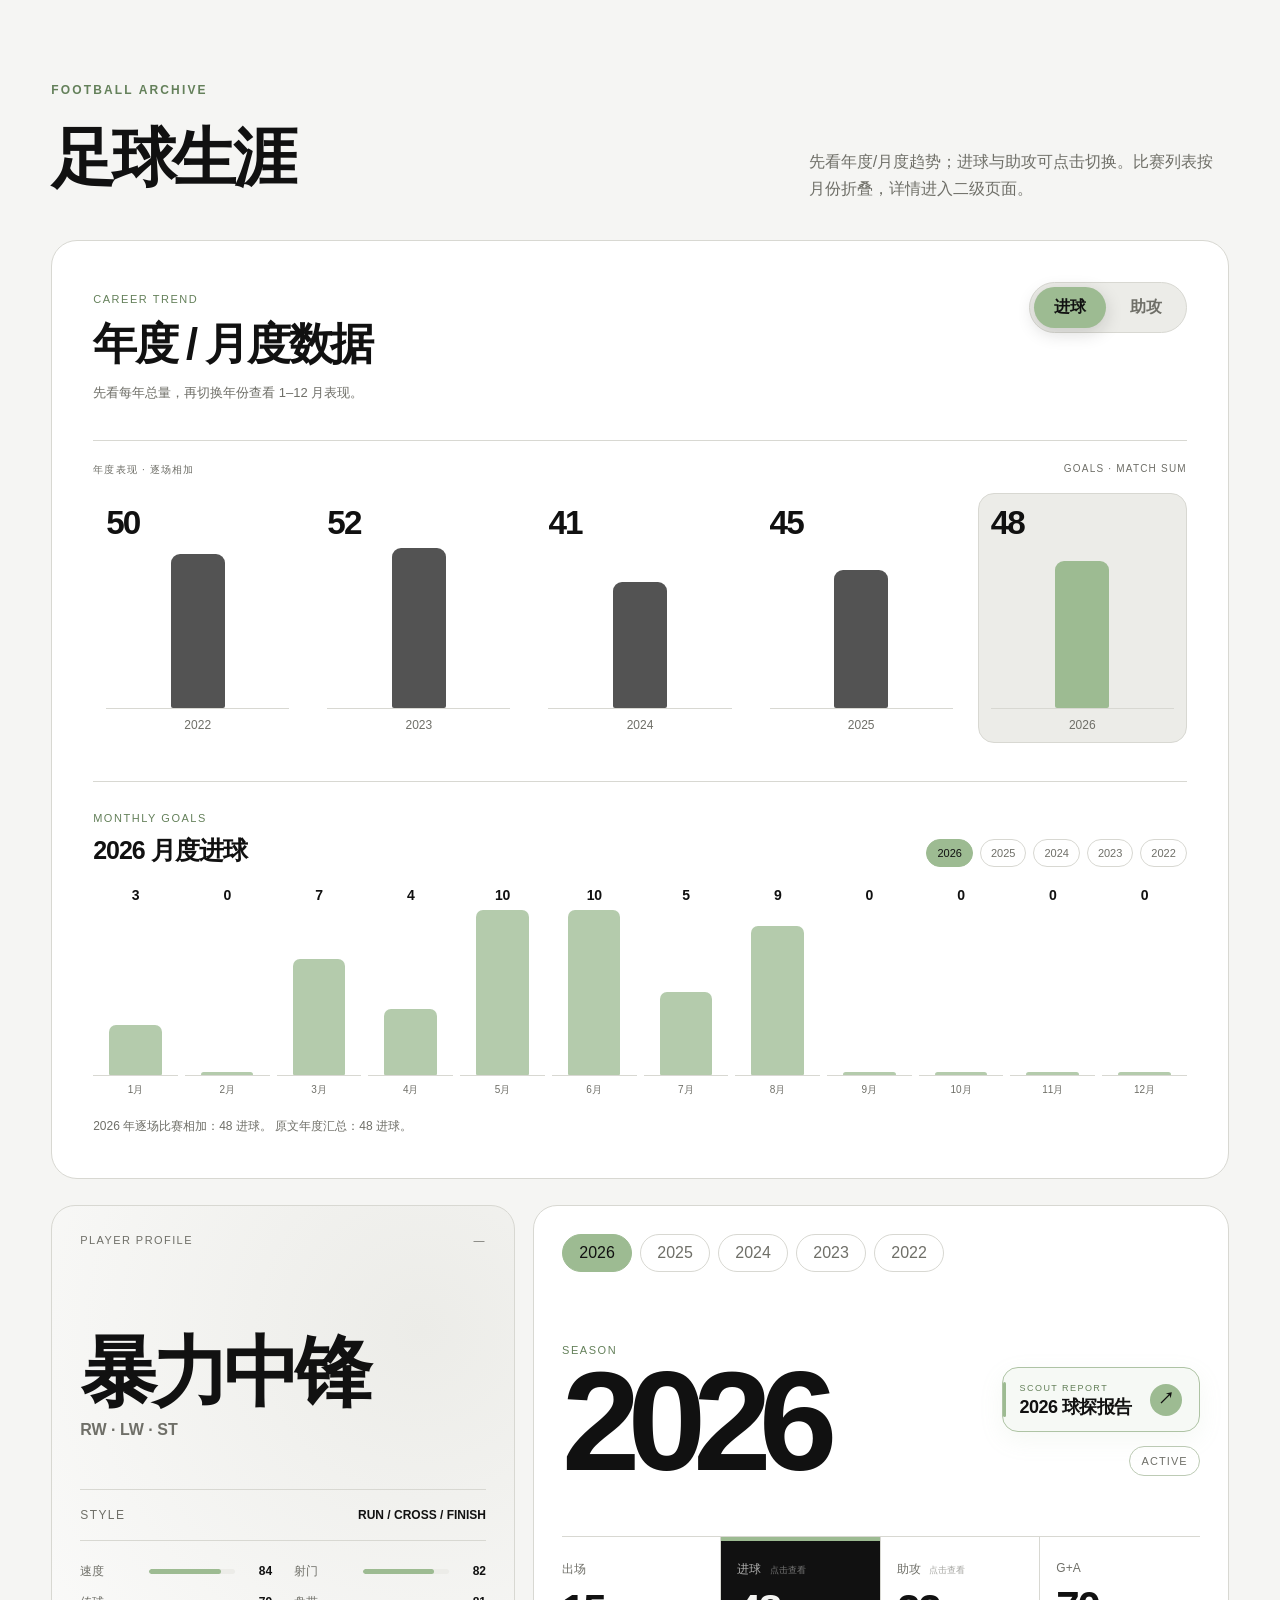
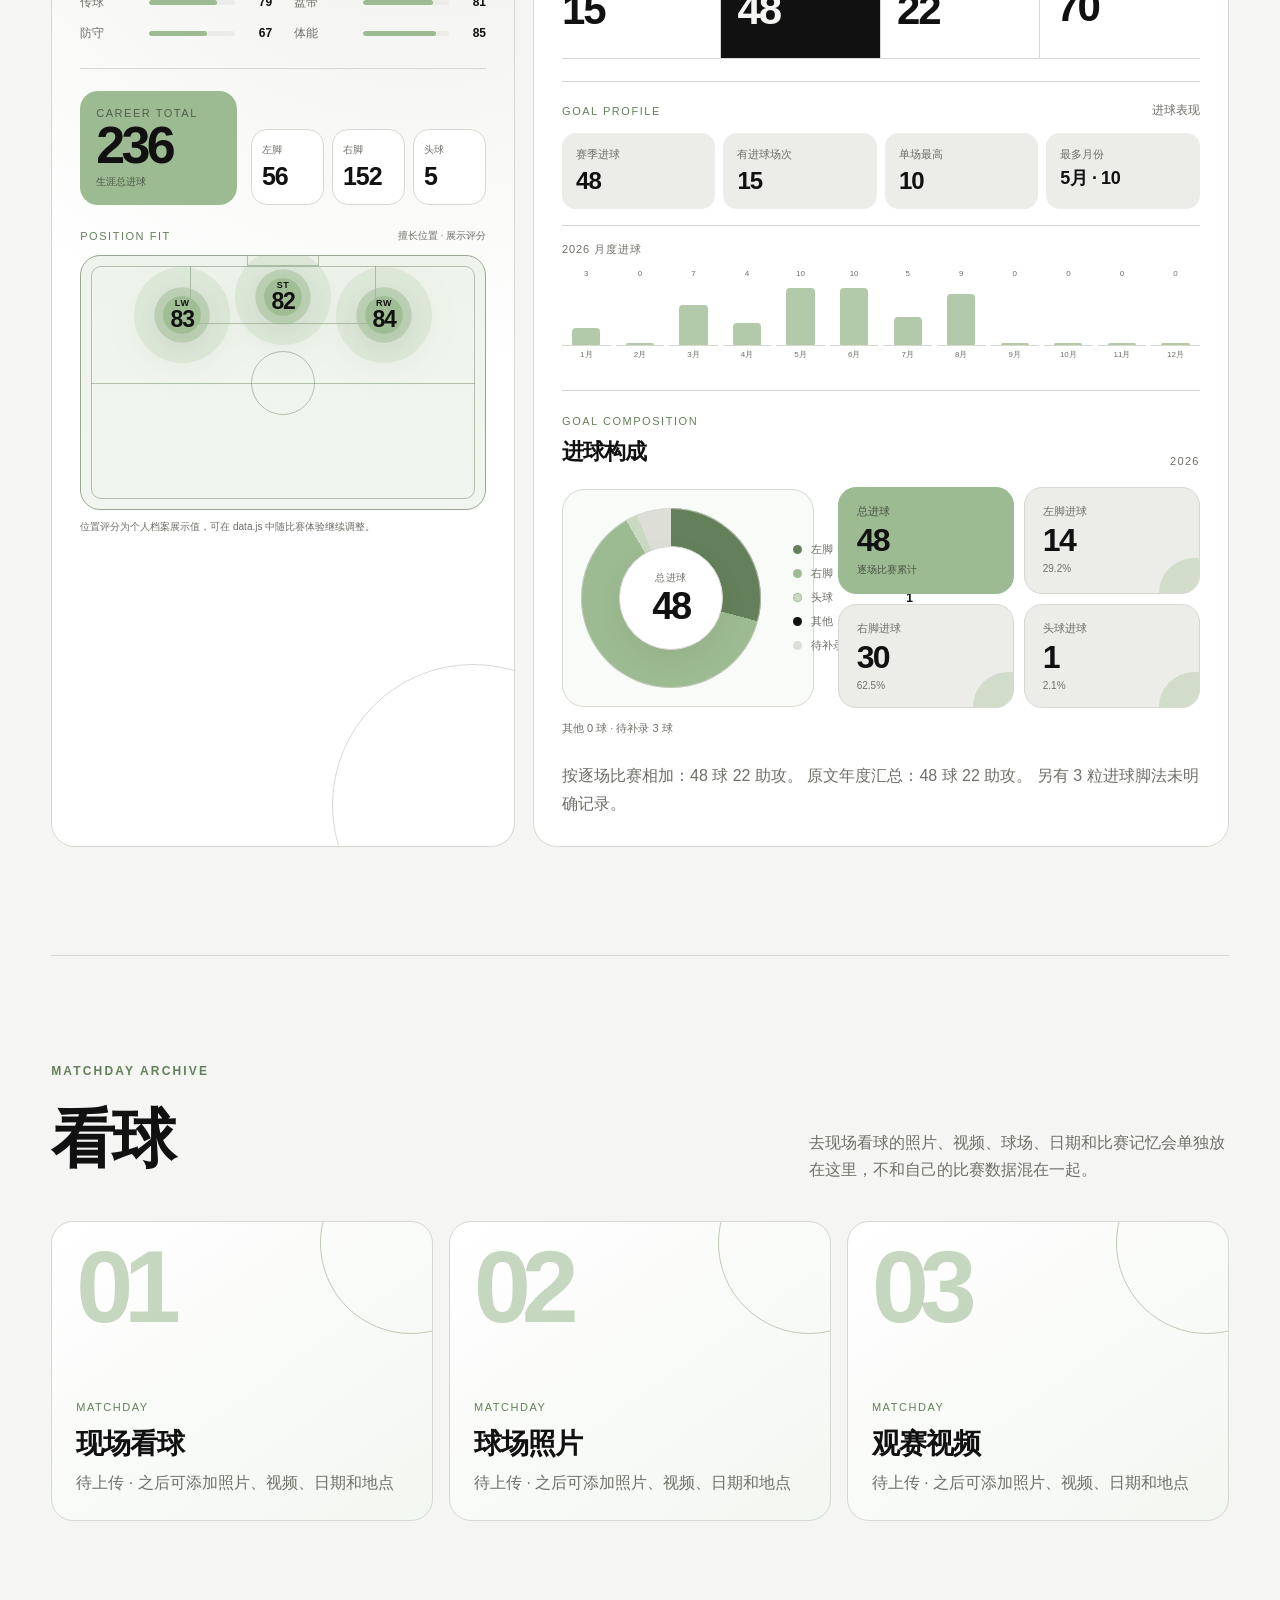
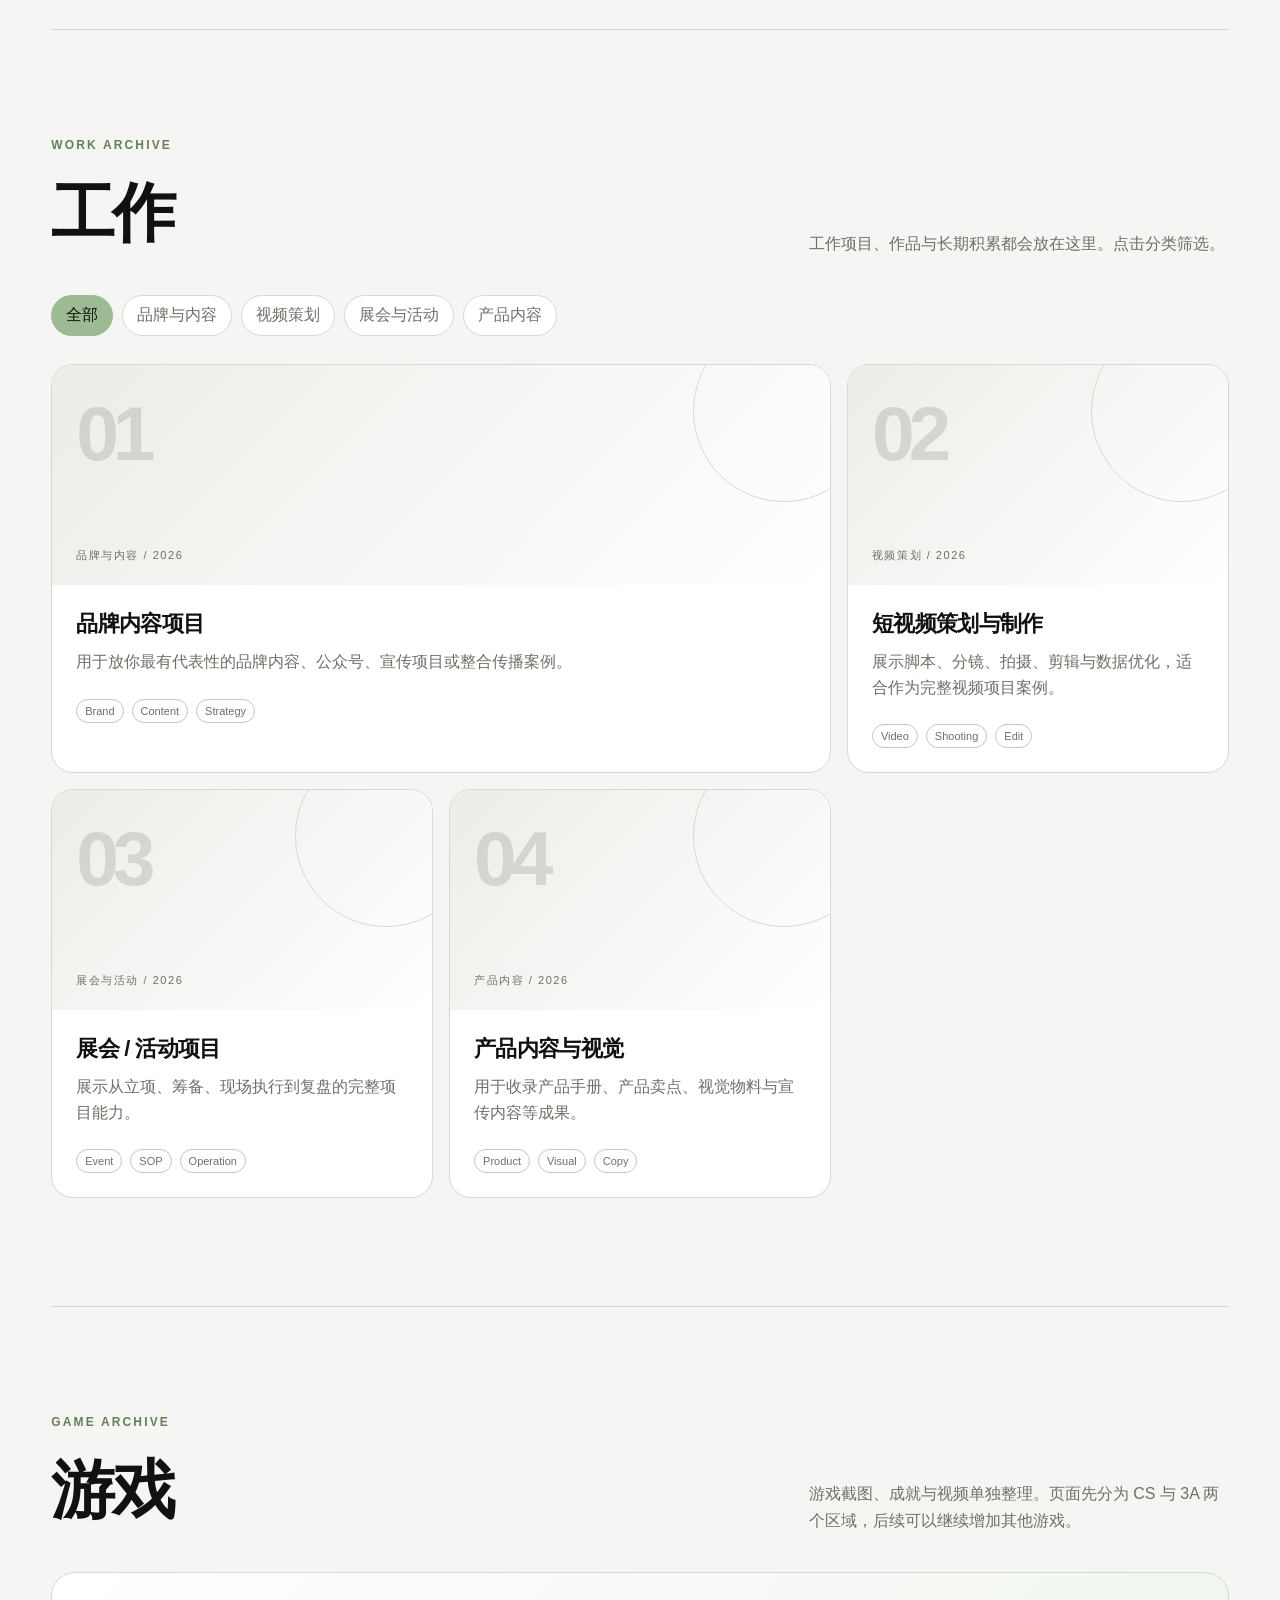
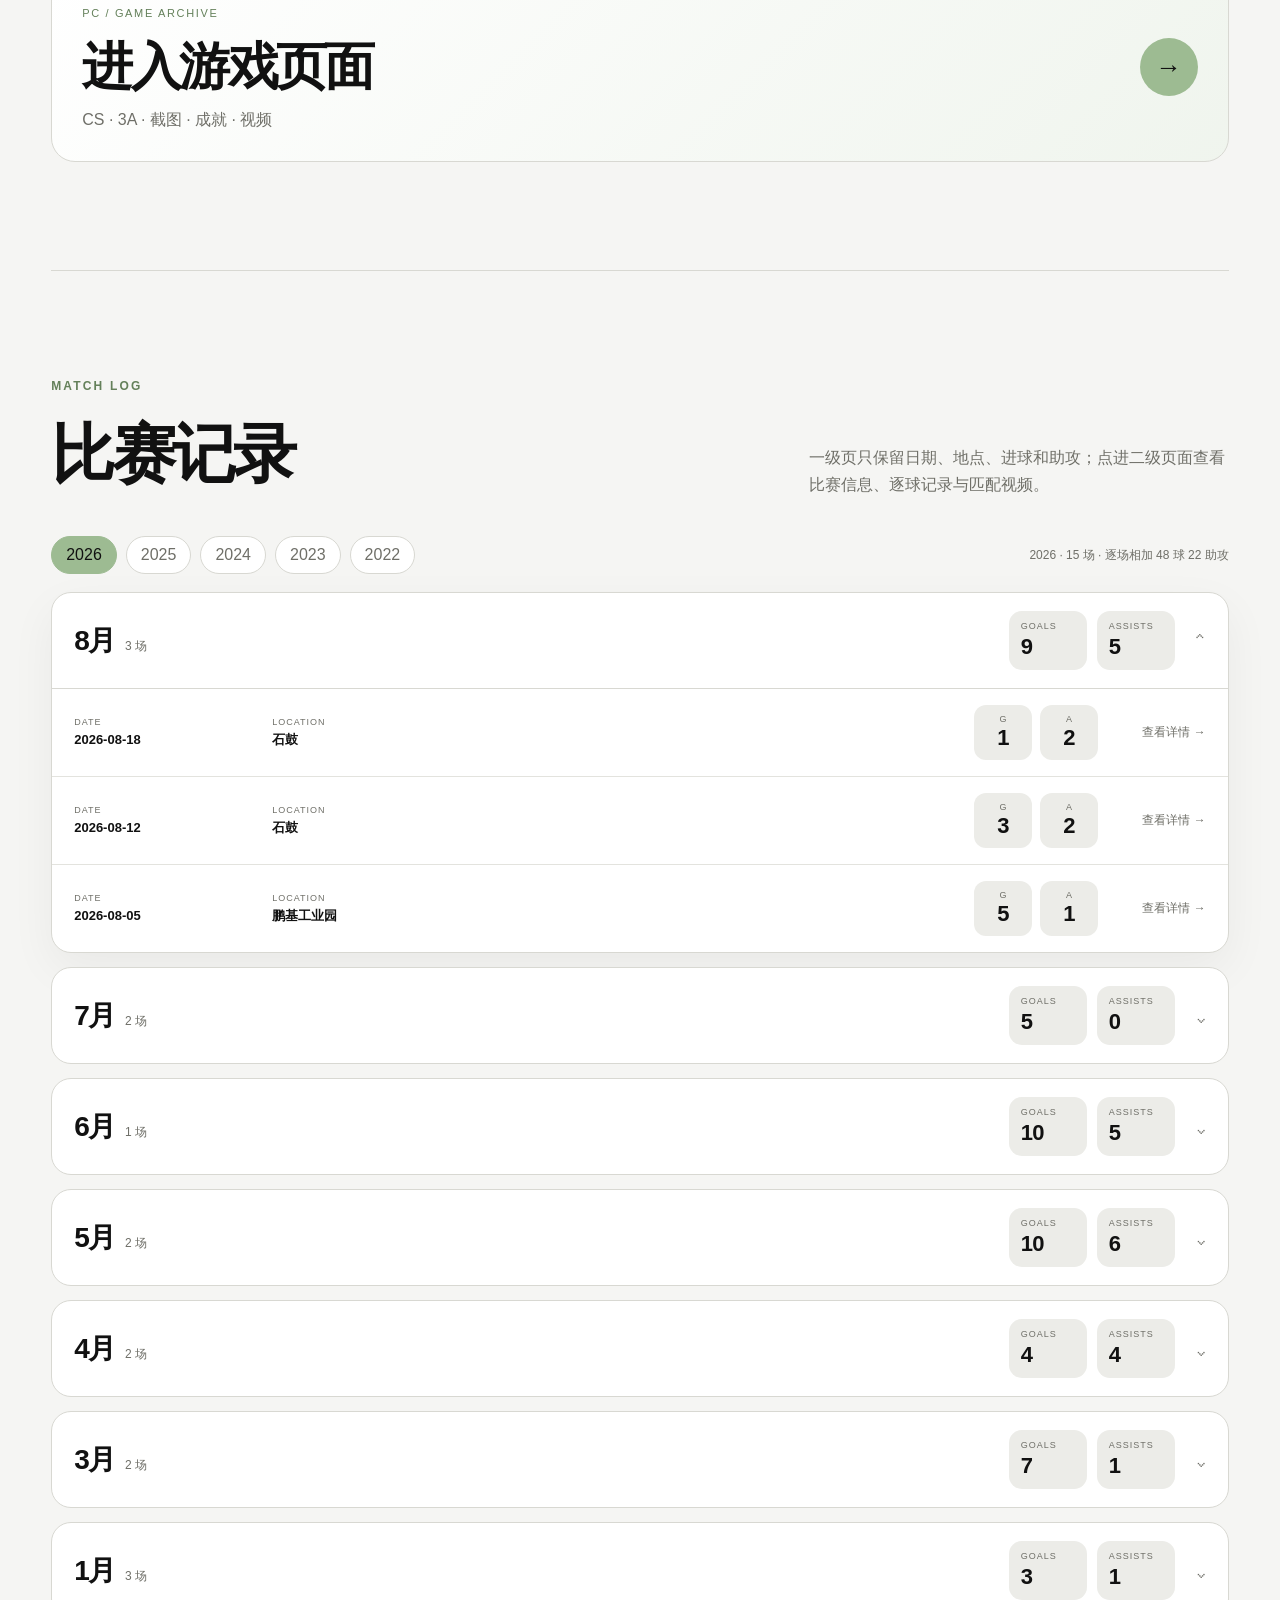
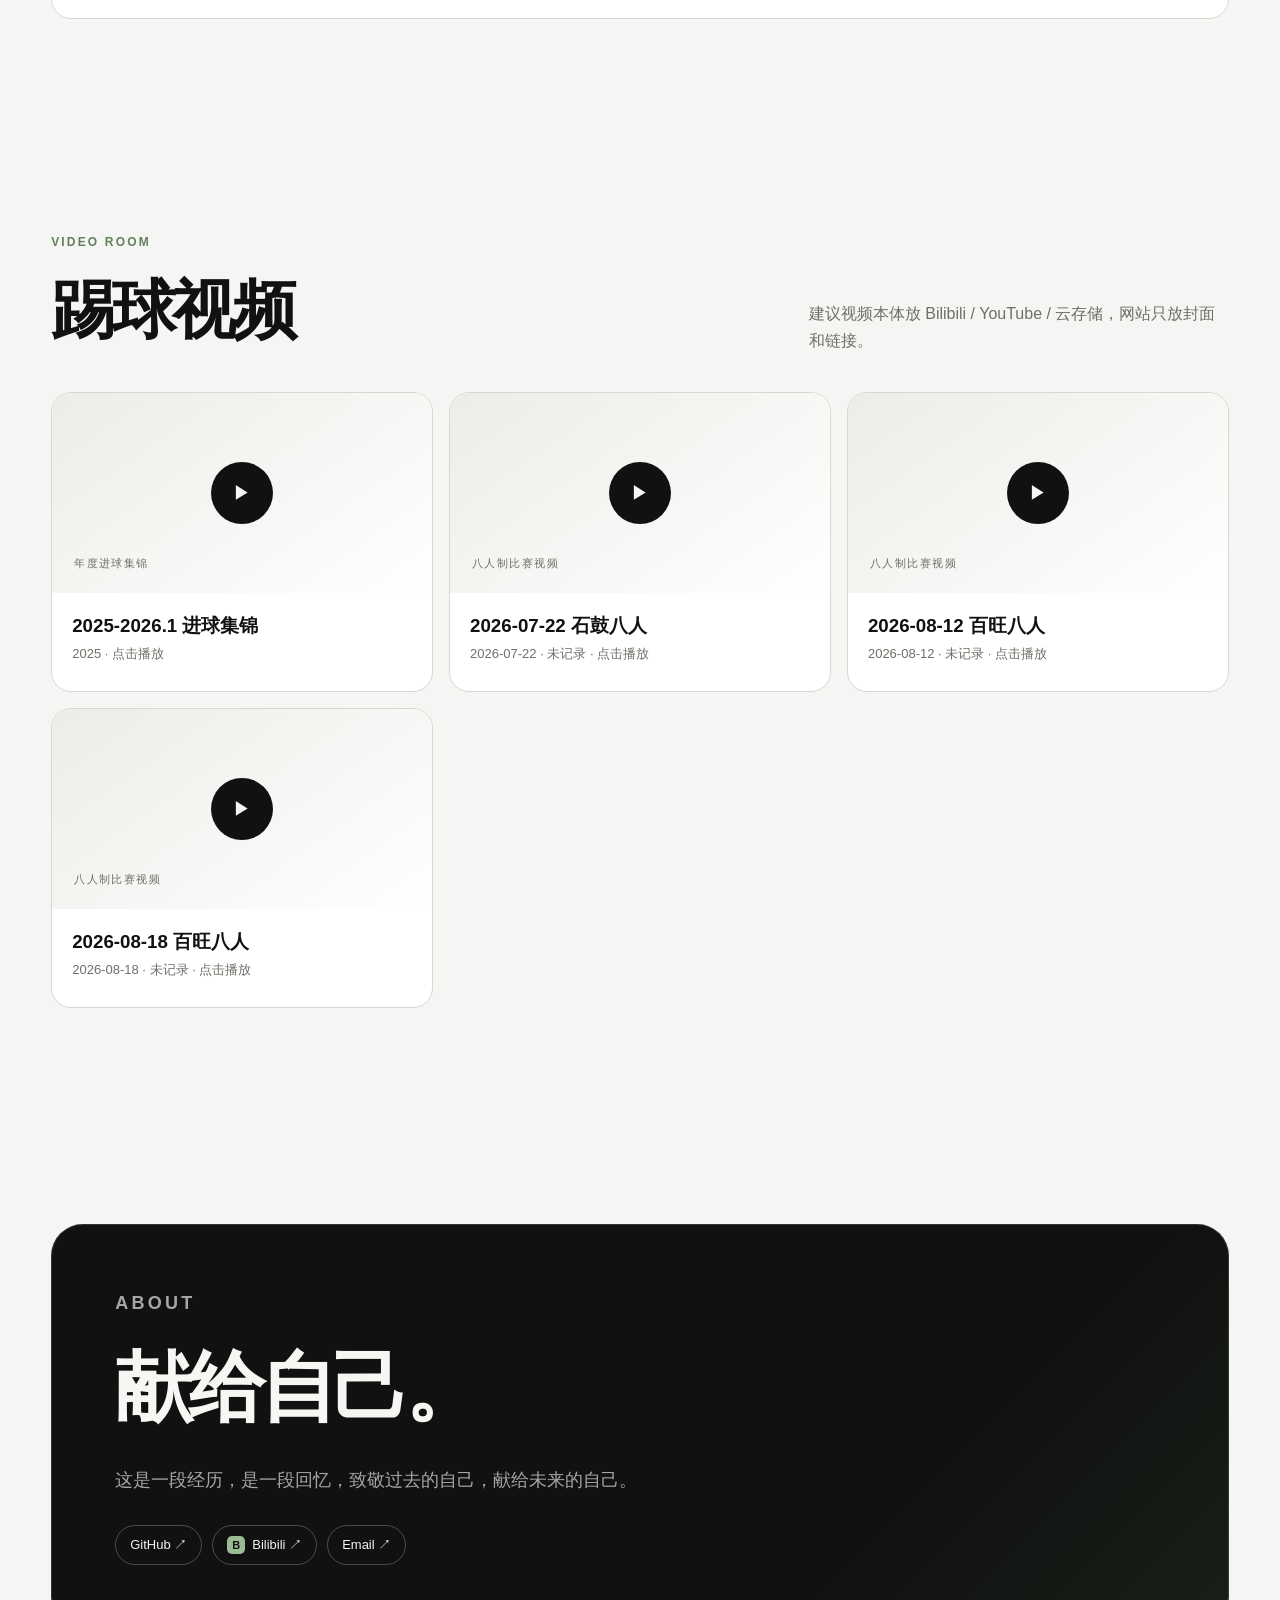
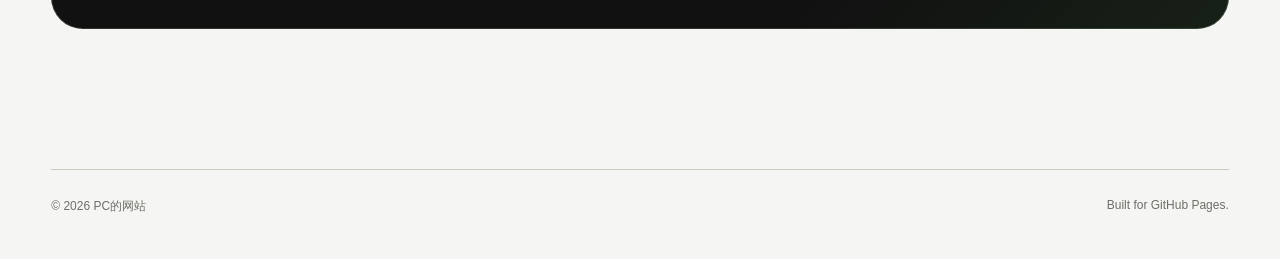
==== commit 4ef4ae1c: "Add files via upload" ====
--- a/index.html
+++ b/index.html
@@ -6,7 +6,7 @@
   <meta name="description" content="PC的网站：生活、足球与工作长期个人档案" />
   <meta name="theme-color" content="#9DBB92" />
   <title>PC的网站</title>
-  <link rel="stylesheet" href="styles.css?v=8.1.0" />
+  <link rel="stylesheet" href="styles.css?v=8.2.0" />
 </head>
 <body>
   <div class="noise" aria-hidden="true"></div>
@@ -26,7 +26,7 @@
       <a href="#about">关于</a>
     </nav>
     <div class="header-actions">
-      <a id="bilibili-link" class="social-icon-button bilibili-icon" href="https://search.bilibili.com/upuser?keyword=%E6%9A%B4%E5%8A%9B%E4%B8%AD%E9%94%8B%E9%B8%AD%E5%98%B4%E5%85%BD" target="_blank" rel="noreferrer" aria-label="打开暴力中锋鸭嘴兽的 Bilibili 页面"><svg viewBox="0 0 24 24" aria-hidden="true"><path d="M7.2 3.8 9.1 6h5.8l1.9-2.2M6 7h12a3 3 0 0 1 3 3v7a3 3 0 0 1-3 3H6a3 3 0 0 1-3-3v-7a3 3 0 0 1 3-3Z" fill="none" stroke="currentColor" stroke-width="1.7" stroke-linecap="round" stroke-linejoin="round"/><path d="M8.5 13.5v1.4M15.5 13.5v1.4" stroke="currentColor" stroke-width="1.7" stroke-linecap="round"/></svg></a>
+      <a id="bilibili-link" class="social-icon-button bilibili-icon" href="https://b23.tv/TLqr4P5" target="_blank" rel="noreferrer" aria-label="打开暴力中锋鸭嘴兽的 Bilibili 个人空间"><svg viewBox="0 0 24 24" aria-hidden="true"><path d="M7.2 3.8 9.1 6h5.8l1.9-2.2M6 7h12a3 3 0 0 1 3 3v7a3 3 0 0 1-3 3H6a3 3 0 0 1-3-3v-7a3 3 0 0 1 3-3Z" fill="none" stroke="currentColor" stroke-width="1.7" stroke-linecap="round" stroke-linejoin="round"/><path d="M8.5 13.5v1.4M15.5 13.5v1.4" stroke="currentColor" stroke-width="1.7" stroke-linecap="round"/></svg></a>
       <button id="theme-toggle" class="icon-button" type="button" aria-label="切换主题">◐</button>
     </div>
   </header>
@@ -264,7 +264,7 @@
     <span>Built for GitHub Pages.</span>
   </footer>
 
-  <script src="data.js?v=8.1.0"></script>
-  <script src="app.js?v=8.1.0"></script>
+  <script src="data.js?v=8.2.0"></script>
+  <script src="app.js?v=8.2.0"></script>
 </body>
 </html>
--- a/styles.css
+++ b/styles.css
@@ -1300,3 +1300,58 @@
   .season-title-actions { flex-direction:row; align-items:center; justify-content:space-between; }
   .season-report-link { flex:1; min-width:0; }
 }
+
+/* V8.2 — 游戏二级分类 */
+.game-subtabs {
+  display:flex;
+  gap:12px;
+  flex-wrap:wrap;
+  margin:-12px 0 18px;
+  padding-bottom:18px;
+  border-bottom:1px solid var(--line);
+}
+.game-subtab {
+  display:flex;
+  flex-direction:column;
+  min-width:132px;
+  gap:4px;
+  padding:13px 16px;
+  border:1px solid var(--line);
+  border-radius:16px;
+  background:var(--panel);
+  transition:transform .18s ease,border-color .18s ease,background .18s ease;
+}
+.game-subtab:hover { transform:translateY(-2px); border-color:var(--green); }
+.game-subtab span { font-size:9px; letter-spacing:.14em; color:var(--muted); }
+.game-subtab strong { font-size:20px; letter-spacing:-.03em; }
+.game-subtab.active { background:var(--green); border-color:var(--green); color:#111; }
+.game-subtab.active span { color:rgba(17,17,17,.62); }
+.game-category-intro {
+  display:flex;
+  justify-content:space-between;
+  gap:20px;
+  align-items:center;
+  margin:0 0 22px;
+}
+.game-category-intro span { font-size:10px; letter-spacing:.14em; color:var(--green-deep); }
+.game-category-intro p { margin:0; max-width:620px; color:var(--muted); line-height:1.6; }
+.game-card-placeholder { position:relative; align-content:center; gap:12px; }
+.game-card-placeholder .game-play {
+  display:grid;
+  place-items:center;
+  width:58px;
+  height:58px;
+  border-radius:50%;
+  background:var(--green);
+  color:#111;
+  font-size:18px;
+  letter-spacing:0;
+}
+.game-card-placeholder span:last-child { font-size:10px; letter-spacing:.14em; color:var(--green-deep); }
+.game-media-card { transition:transform .2s ease,border-color .2s ease; }
+.game-media-card:hover { transform:translateY(-3px); border-color:var(--green); }
+@media (max-width:700px) {
+  .game-subtab { min-width:104px; flex:1; }
+  .game-category-intro { display:block; }
+  .game-category-intro p { margin-top:8px; }
+}
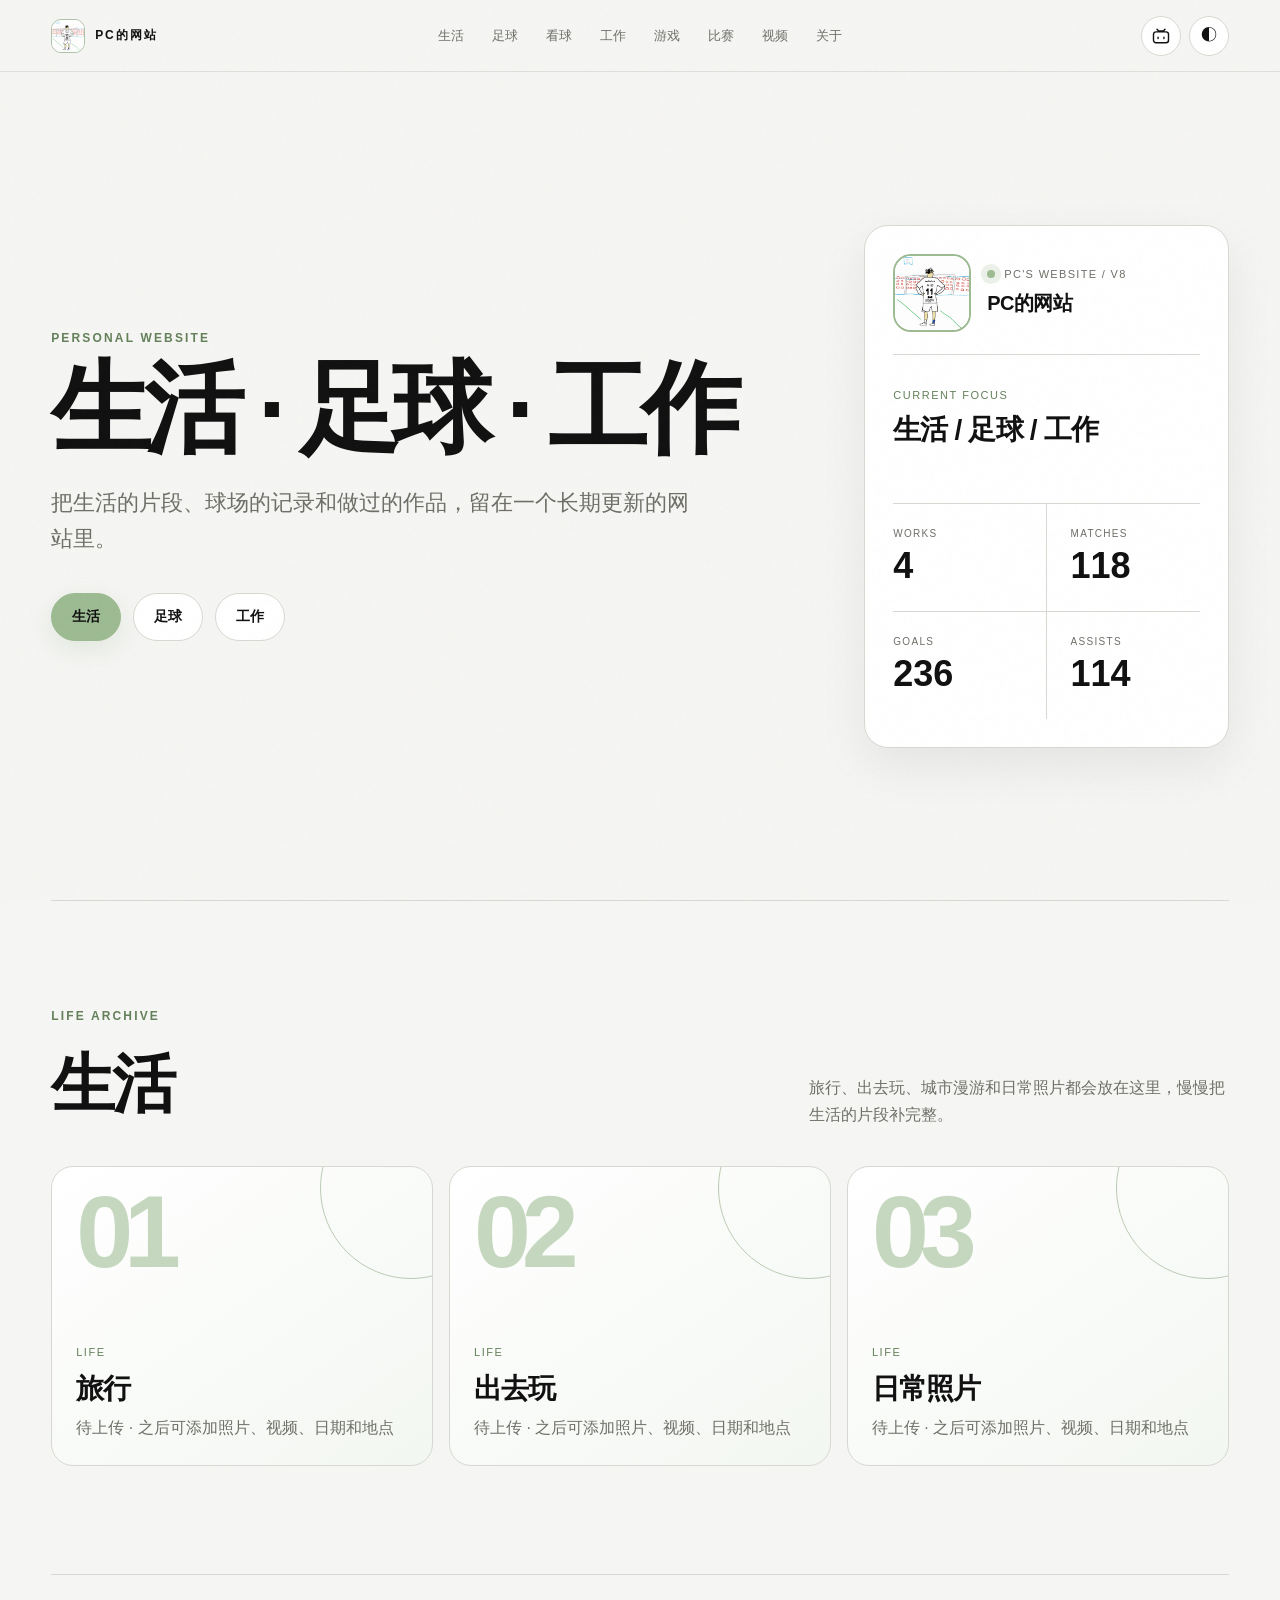
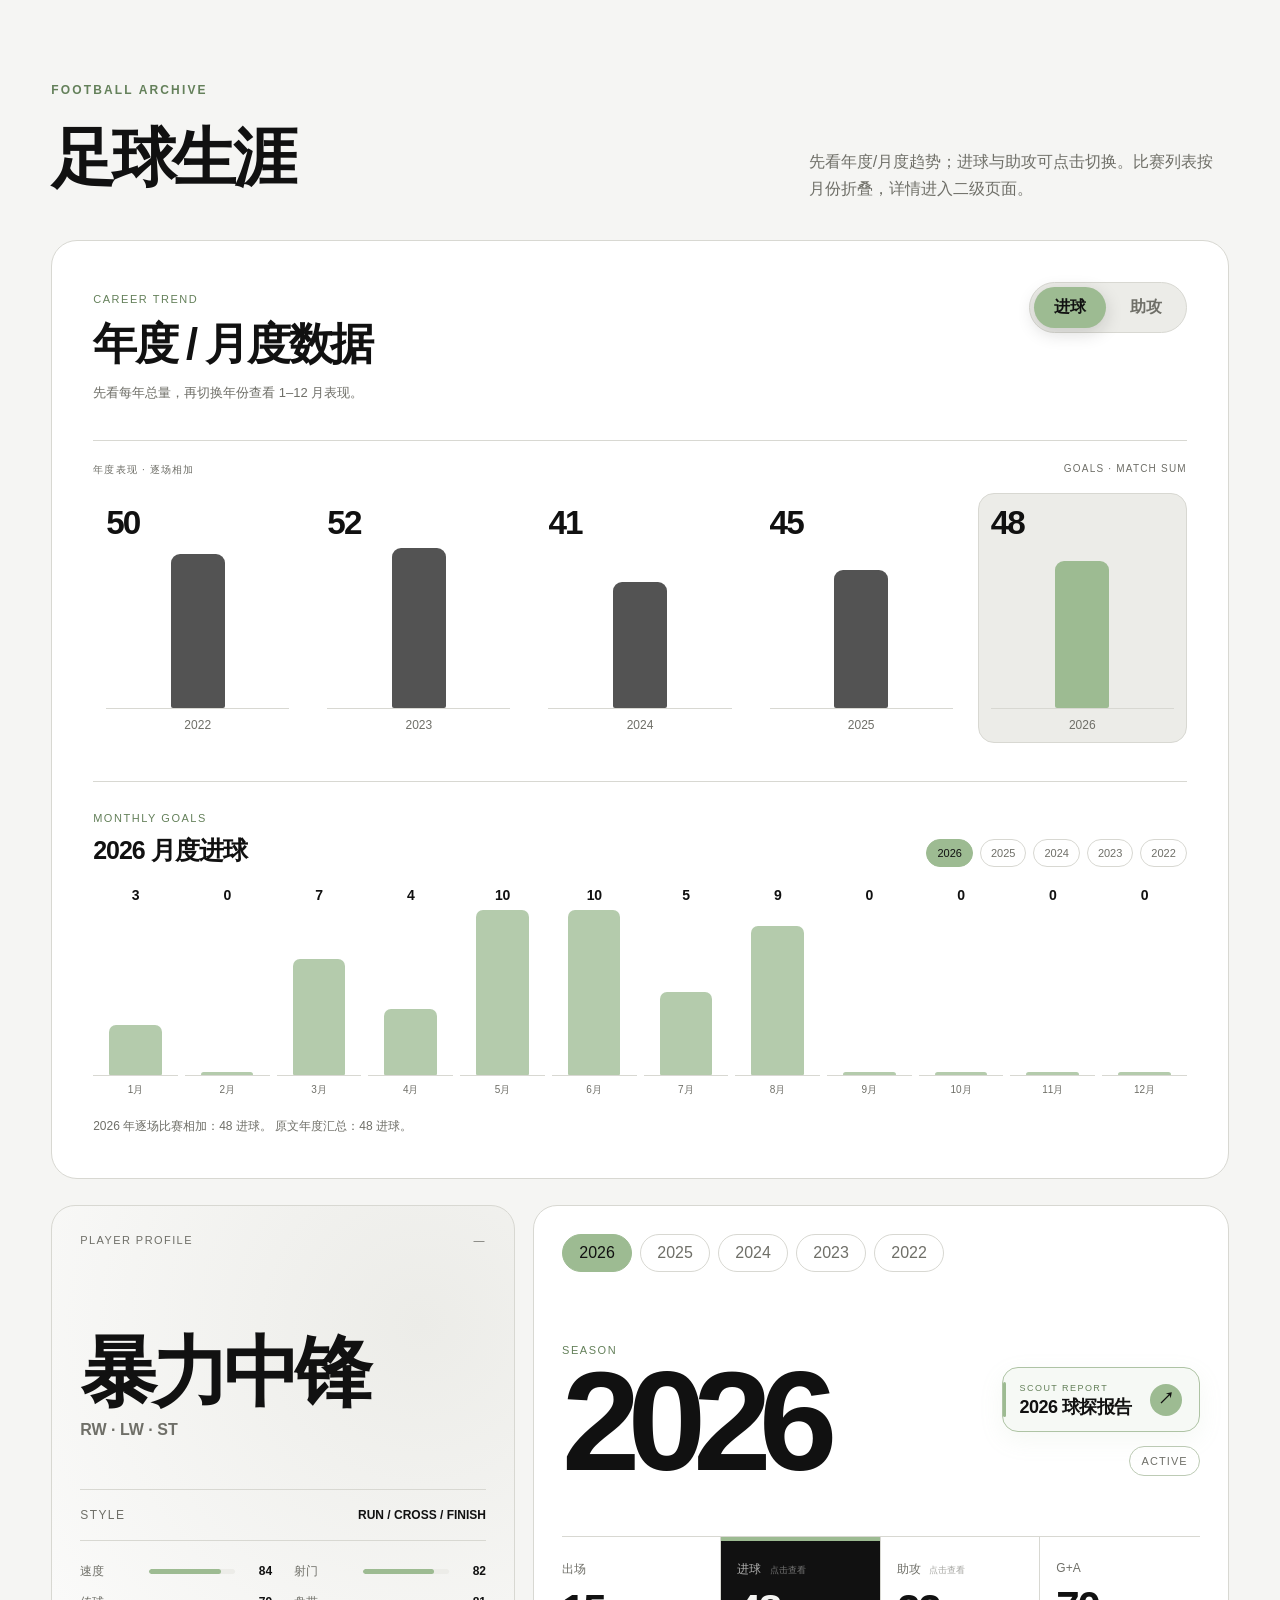
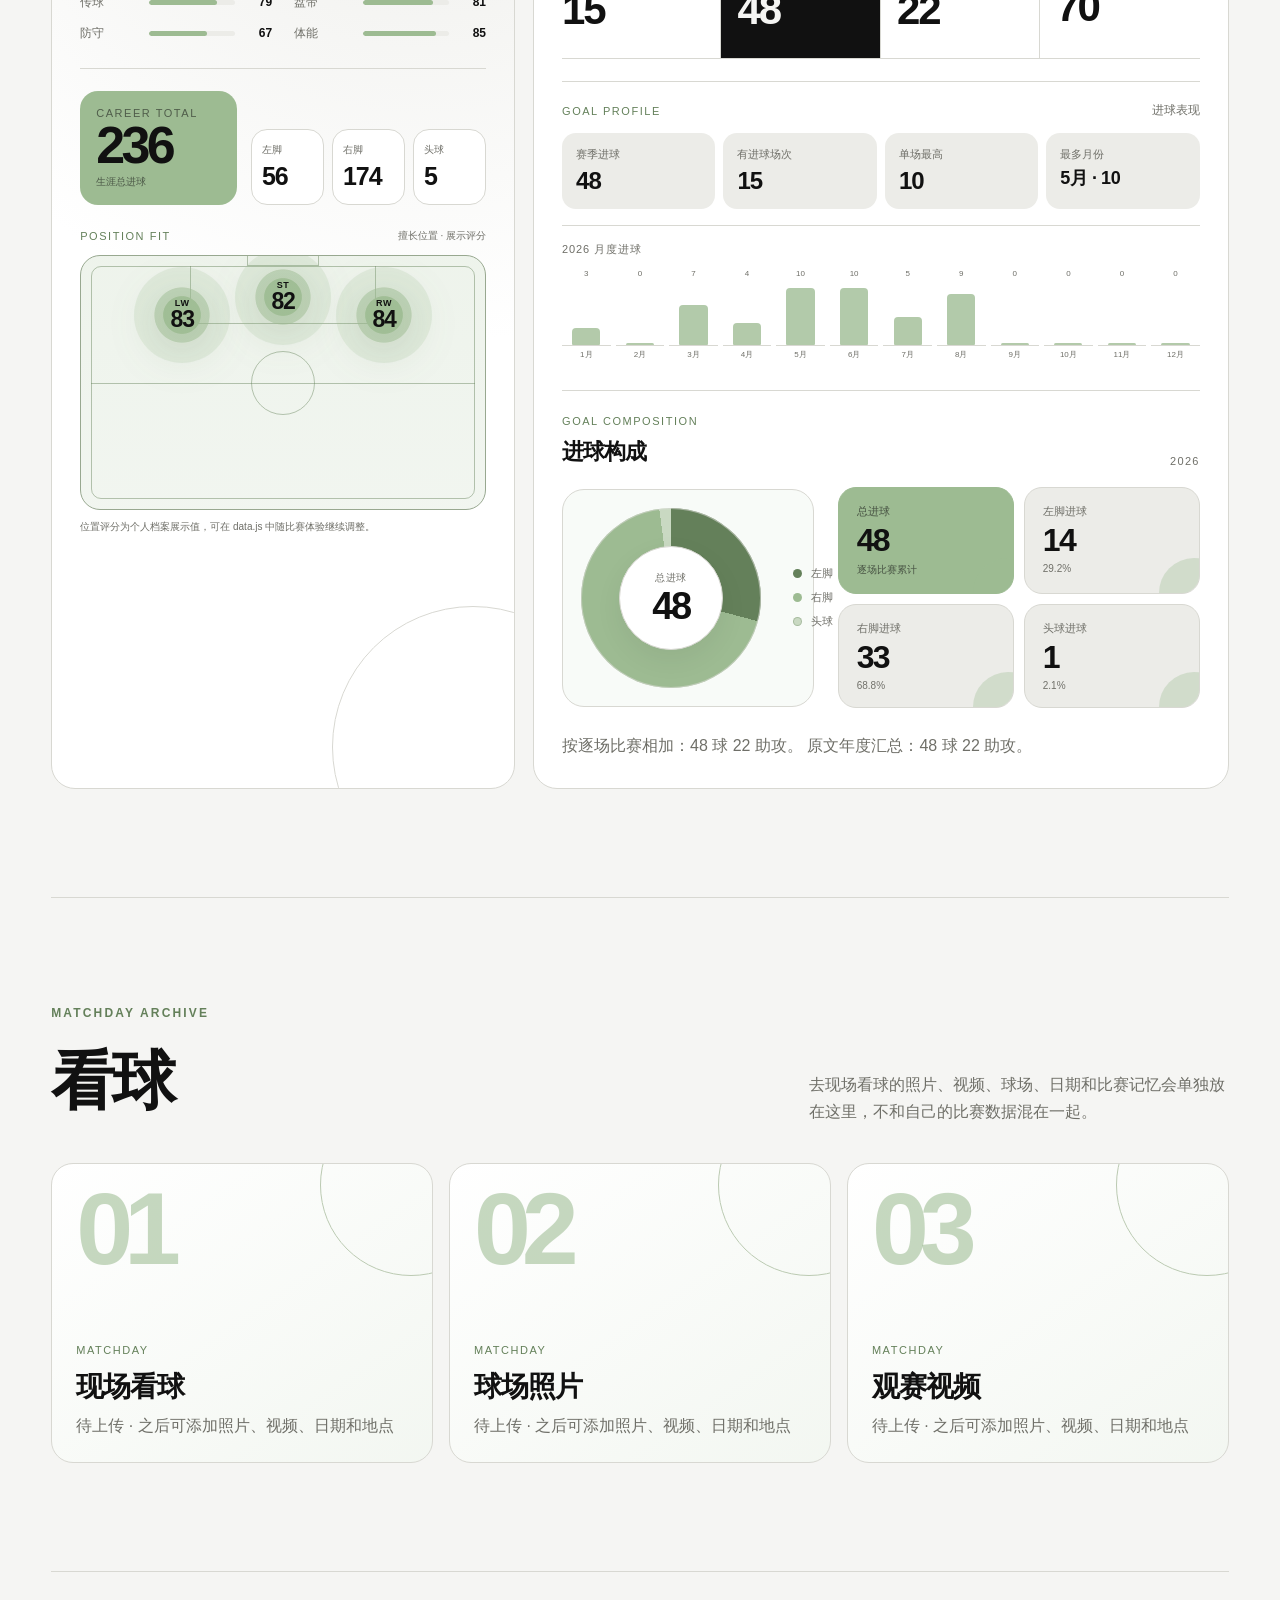
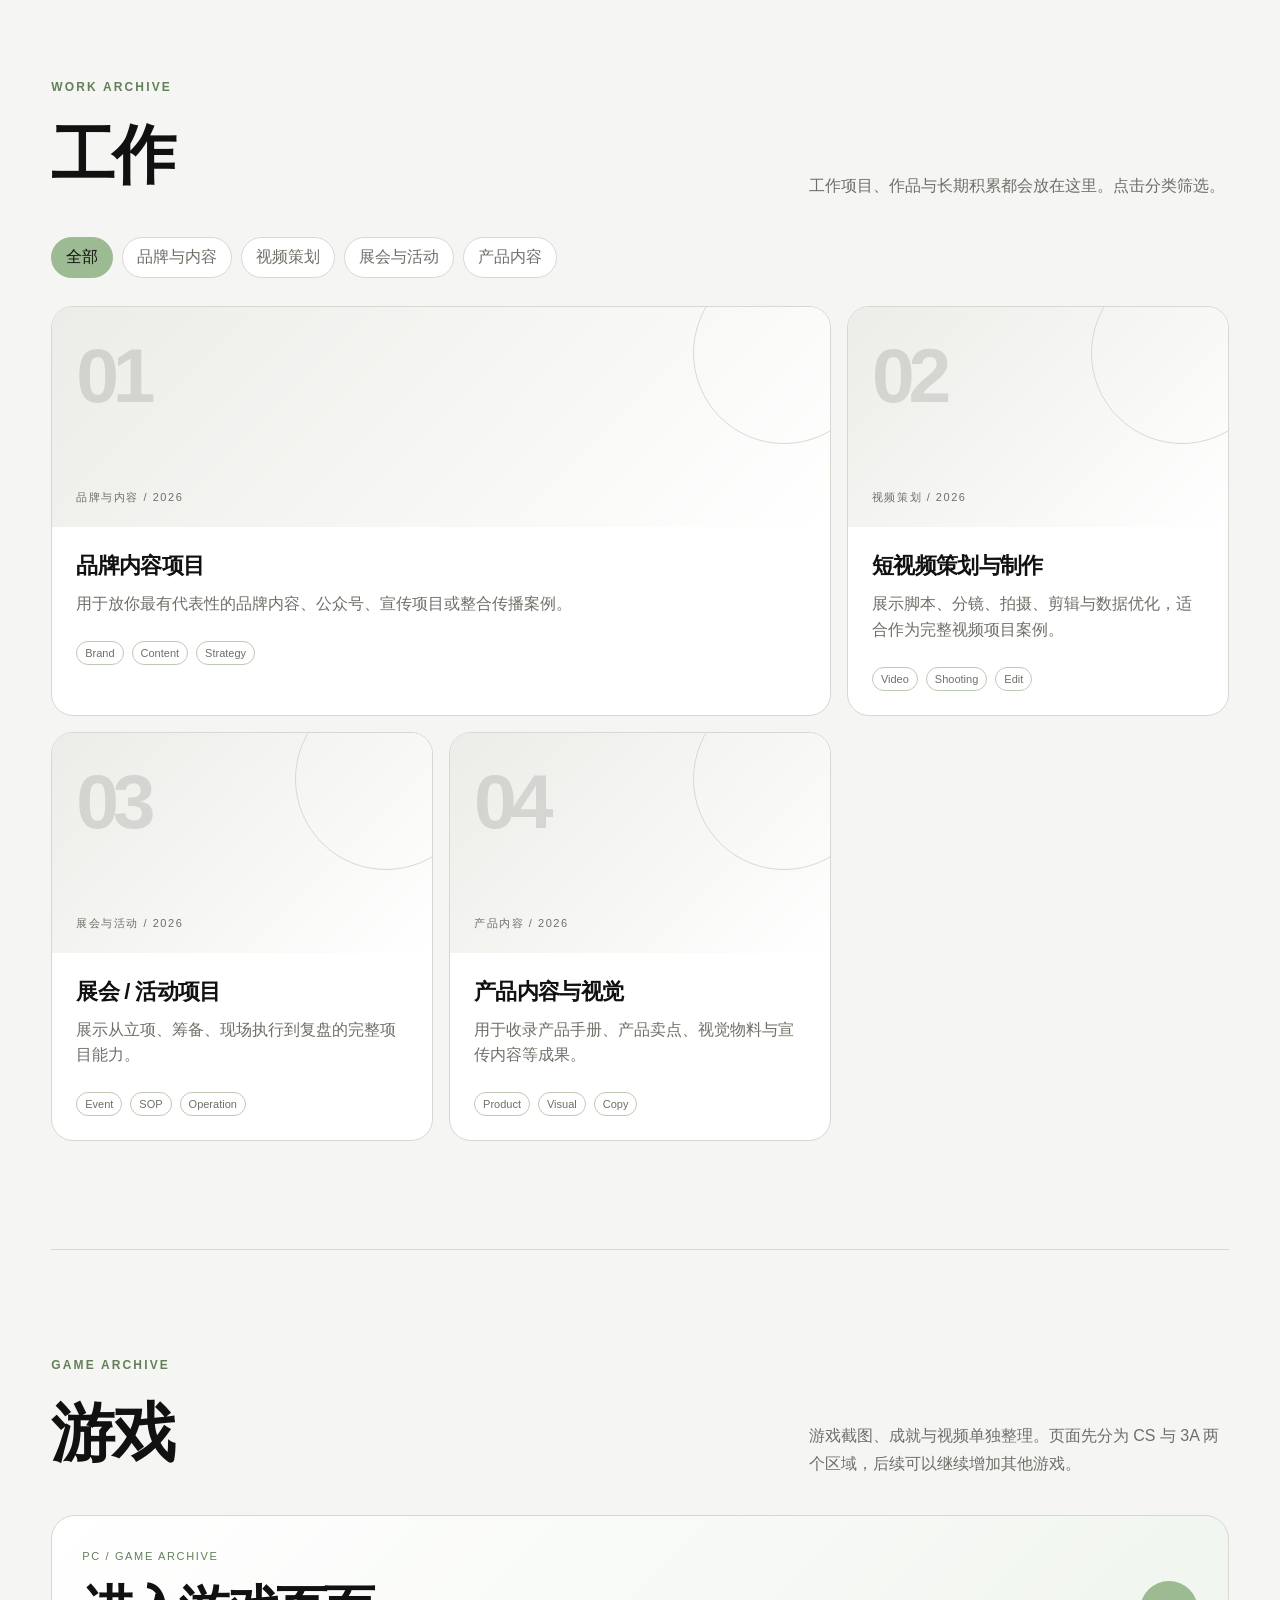
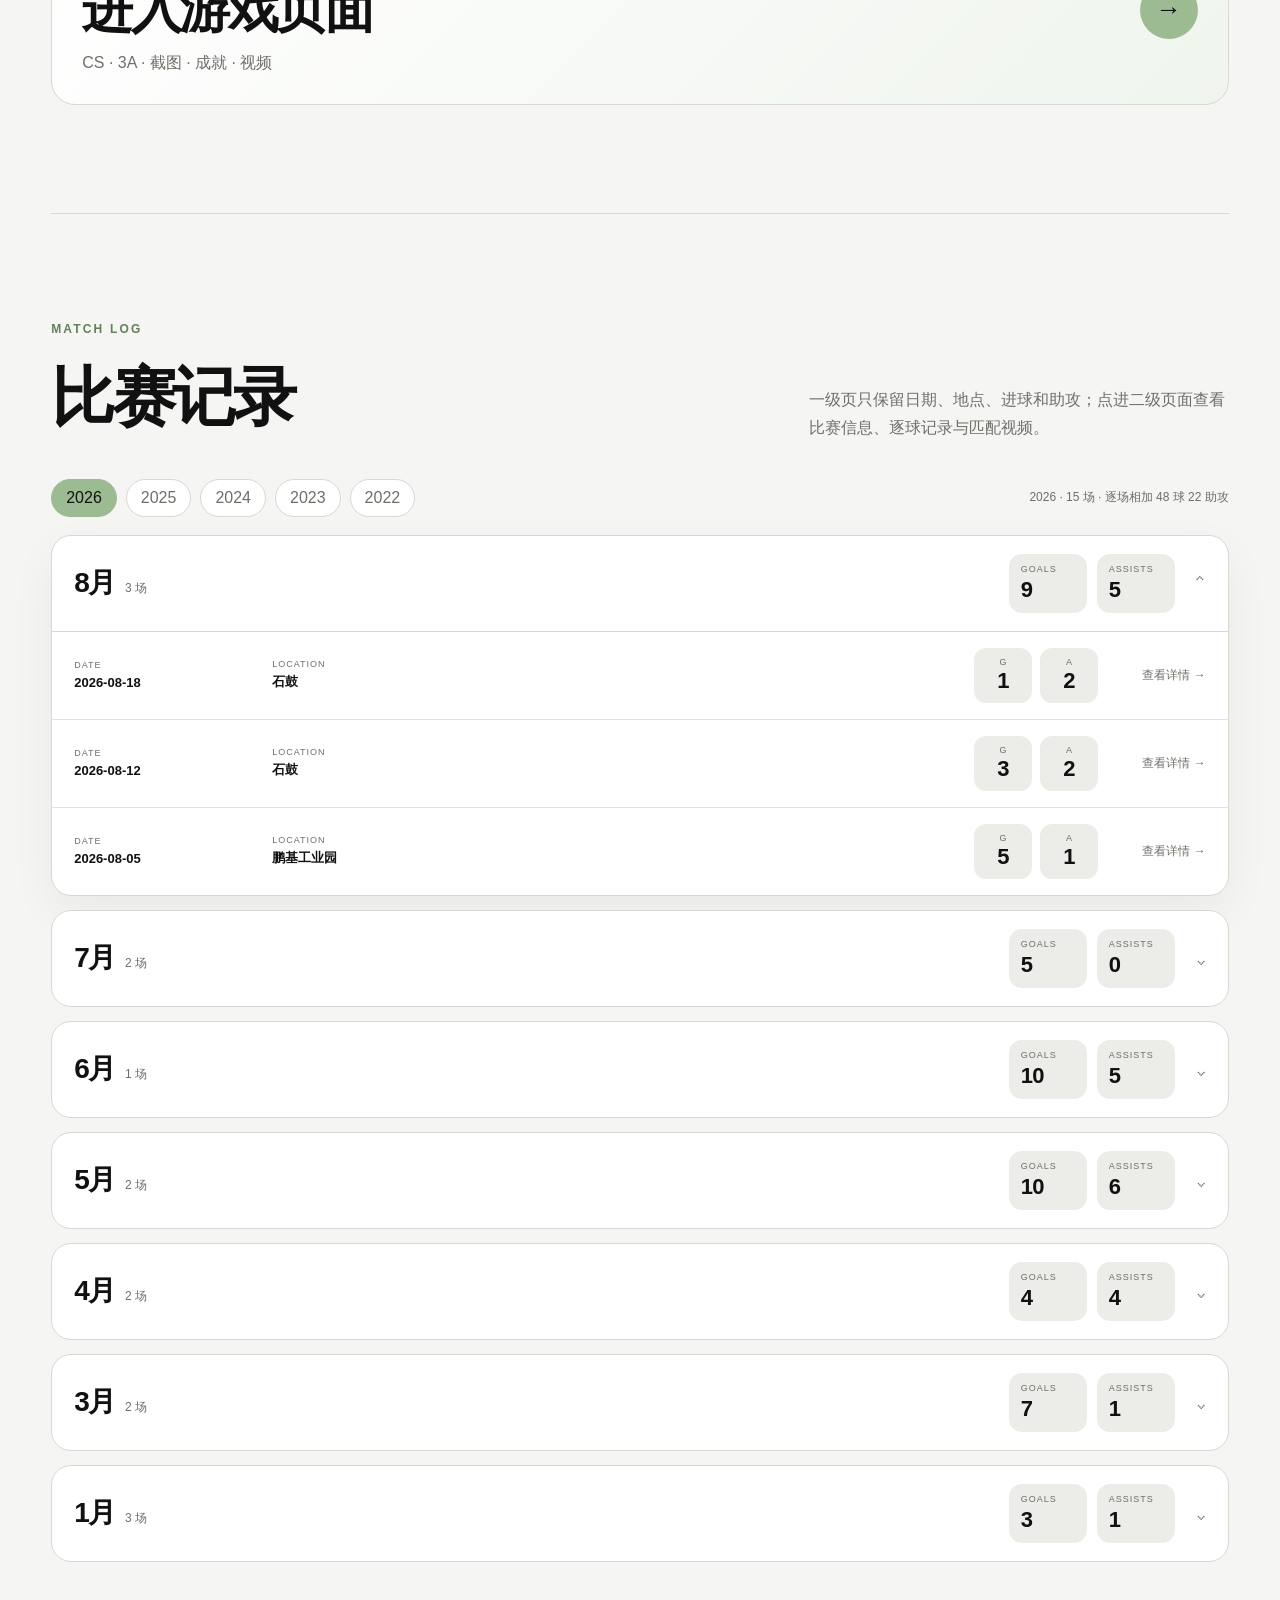
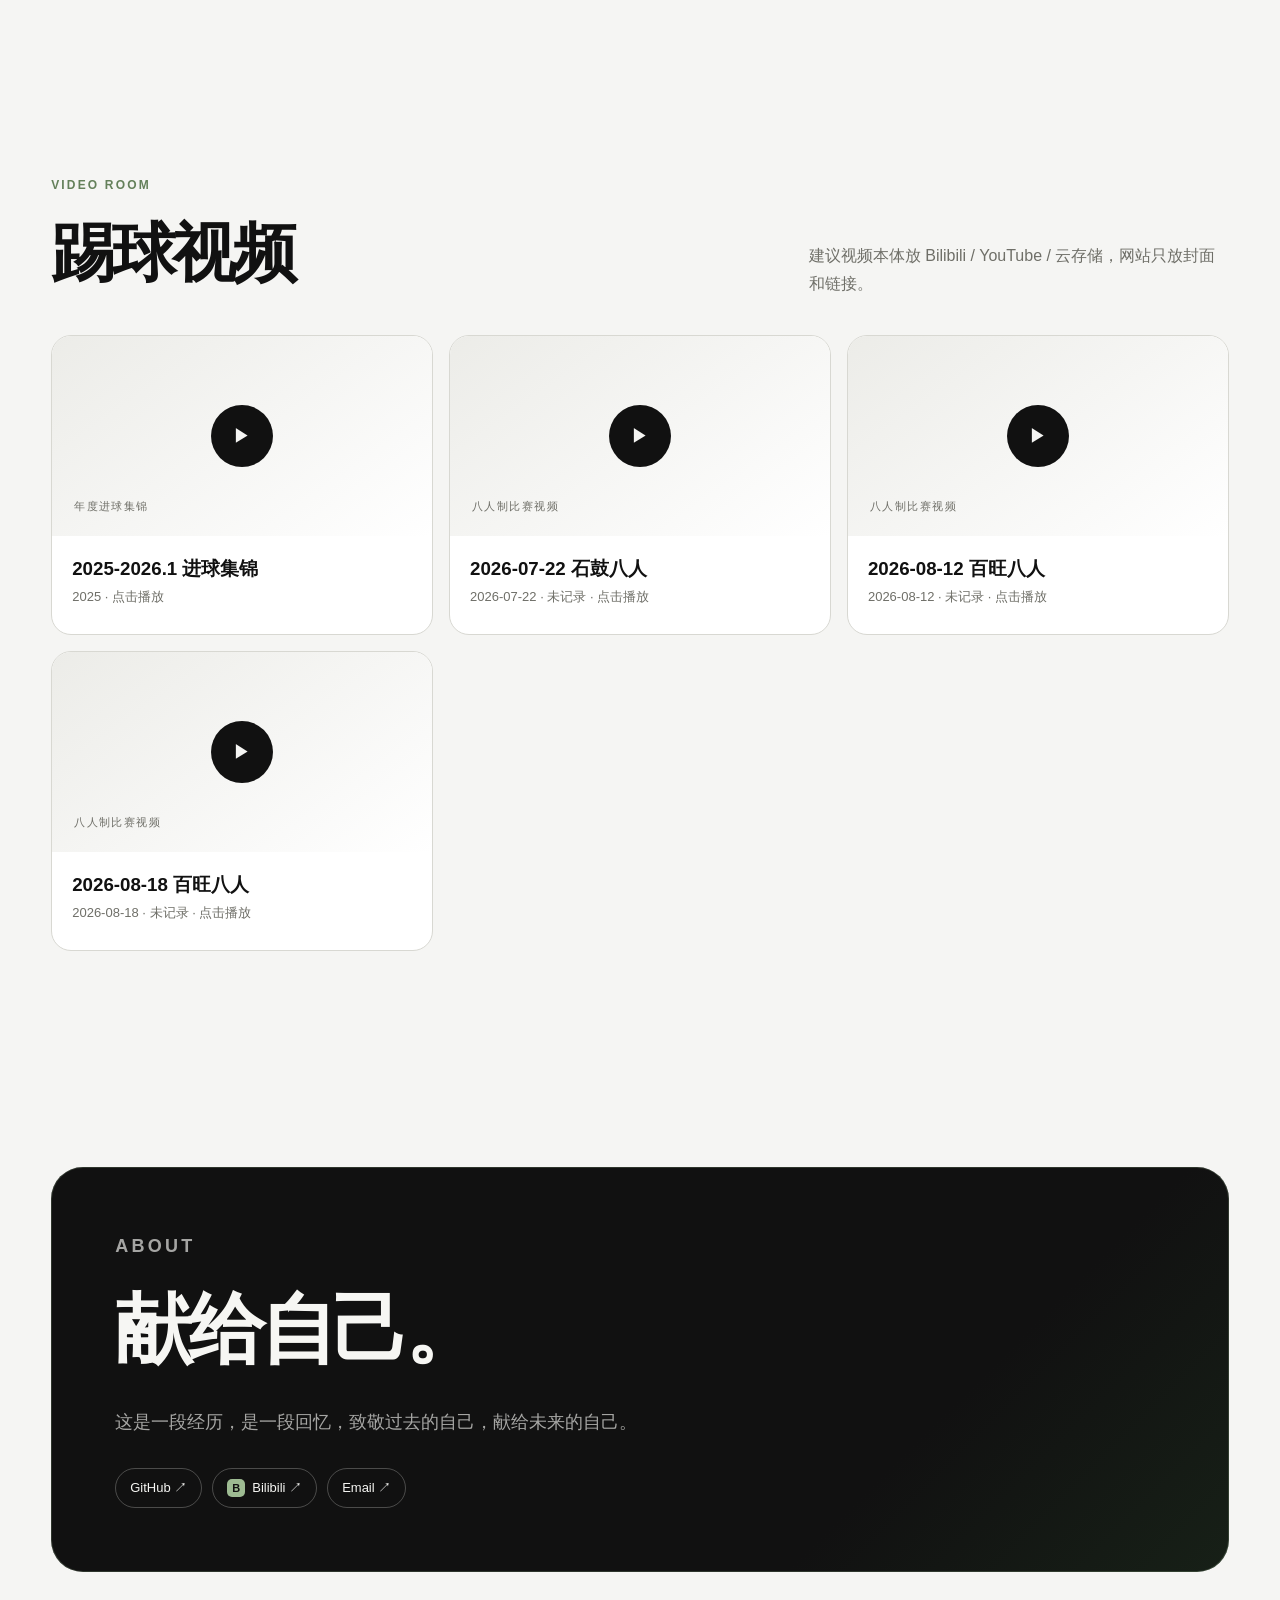
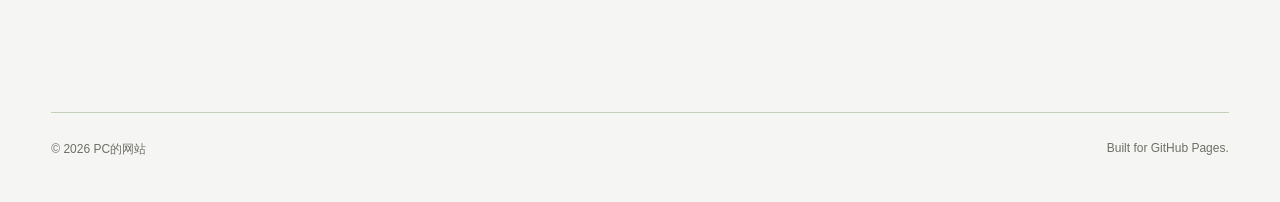
==== commit 623f93db: "Add files via upload" ====
--- a/index.html
+++ b/index.html
@@ -6,7 +6,7 @@
   <meta name="description" content="PC的网站：生活、足球与工作长期个人档案" />
   <meta name="theme-color" content="#9DBB92" />
   <title>PC的网站</title>
-  <link rel="stylesheet" href="styles.css?v=8.2.0" />
+  <link rel="stylesheet" href="styles.css?v=8.3.0" />
 </head>
 <body>
   <div class="noise" aria-hidden="true"></div>
@@ -264,7 +264,7 @@
     <span>Built for GitHub Pages.</span>
   </footer>
 
-  <script src="data.js?v=8.2.0"></script>
-  <script src="app.js?v=8.2.0"></script>
+  <script src="data.js?v=8.3.0"></script>
+  <script src="app.js?v=8.3.0"></script>
 </body>
 </html>
--- a/styles.css
+++ b/styles.css
@@ -1089,7 +1089,7 @@
 .goal-pie-center span { color:var(--muted); font-size:10px; letter-spacing:.08em; }
 .goal-pie-center strong { margin-top:2px; font-size:38px; line-height:1; letter-spacing:-.06em; }
 .goal-pie-legend { display:grid; gap:9px; }
-.goal-pie-legend span { display:grid; grid-template-columns:10px 1fr auto; gap:8px; align-items:center; color:var(--muted); font-size:11px; }
+.goal-pie-legend span { display:grid; grid-template-columns:10px 1fr; gap:8px; align-items:center; color:var(--muted); font-size:11px; }
 .goal-pie-legend i { width:9px; height:9px; border-radius:50%; }
 .goal-pie-legend strong { color:var(--text); font-size:12px; }
 .goal-pie-legend i.foot-left { background:var(--foot-left); }
@@ -1302,6 +1302,7 @@
 }
 
 /* V8.2 — 游戏二级分类 */
+/* V8.3 — 未标明进球统一按右脚；修复进球构成图例数字溢出 */
 .game-subtabs {
   display:flex;
   gap:12px;
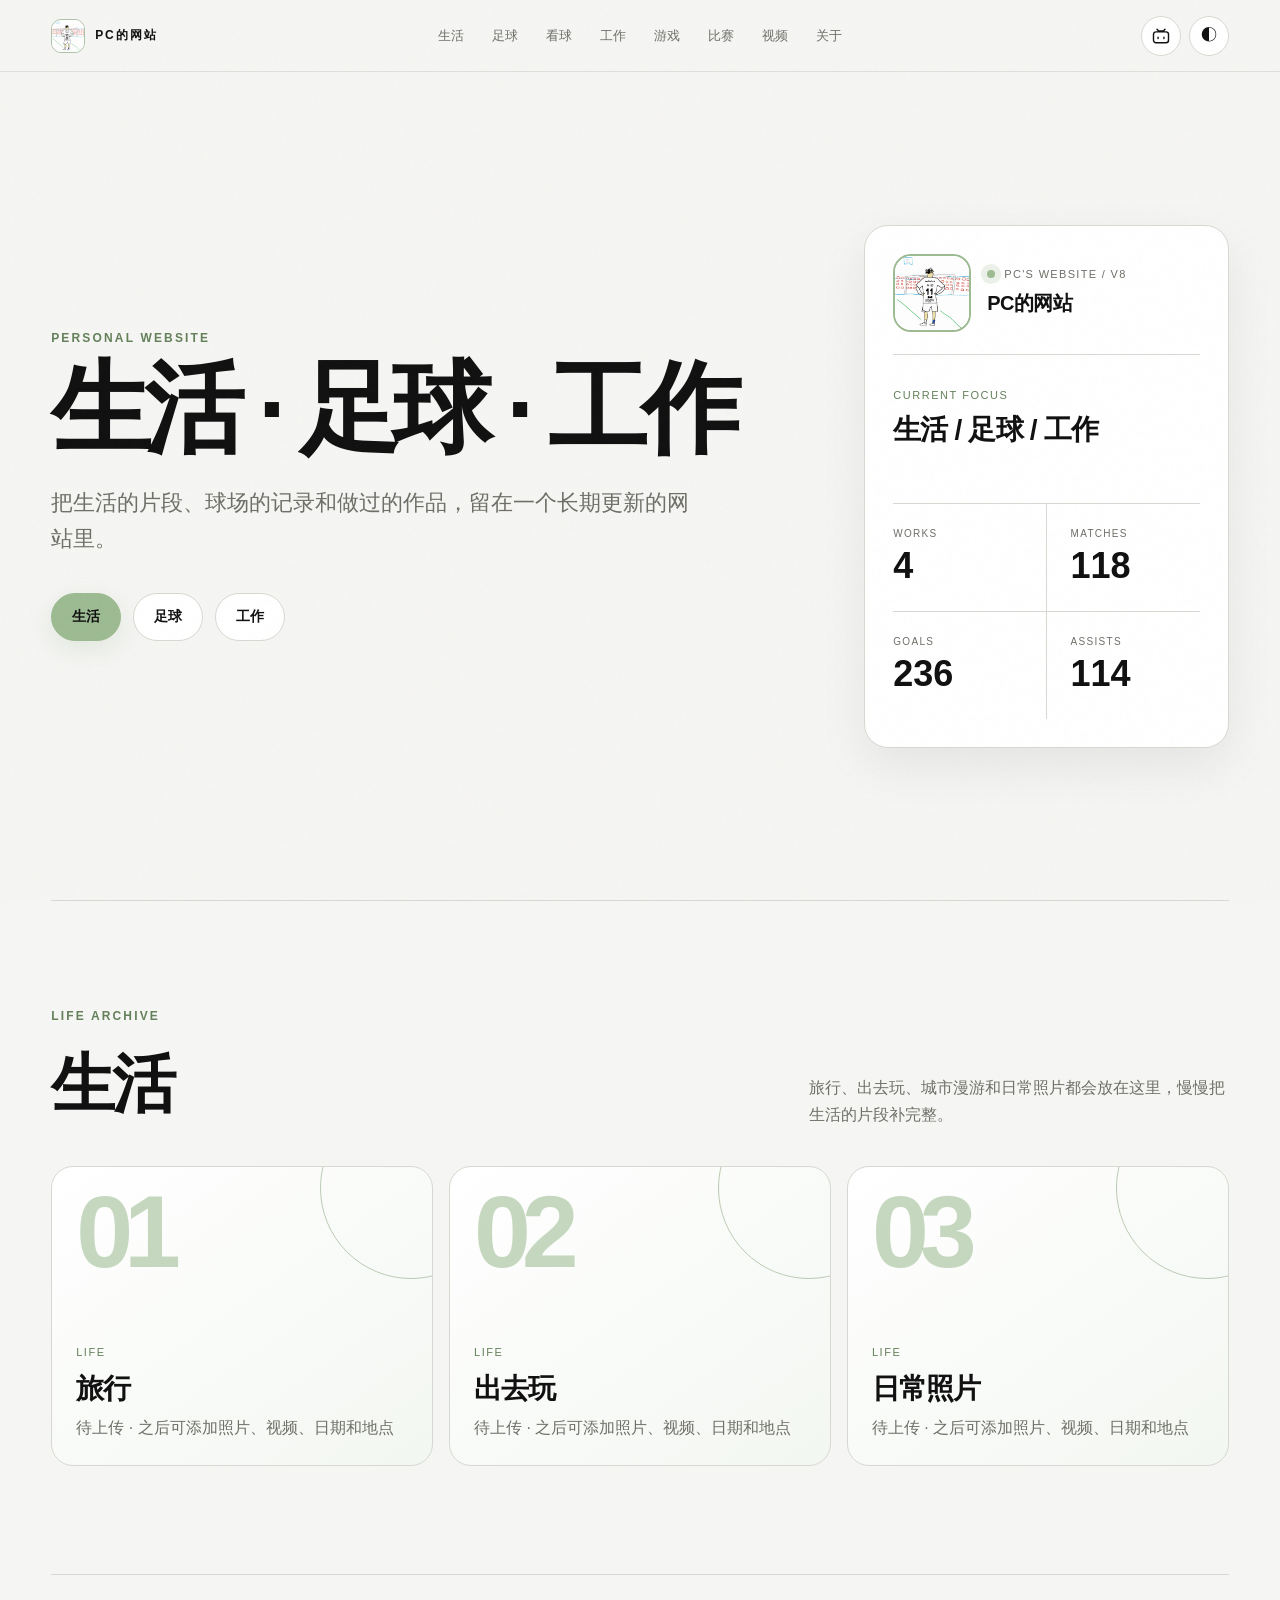
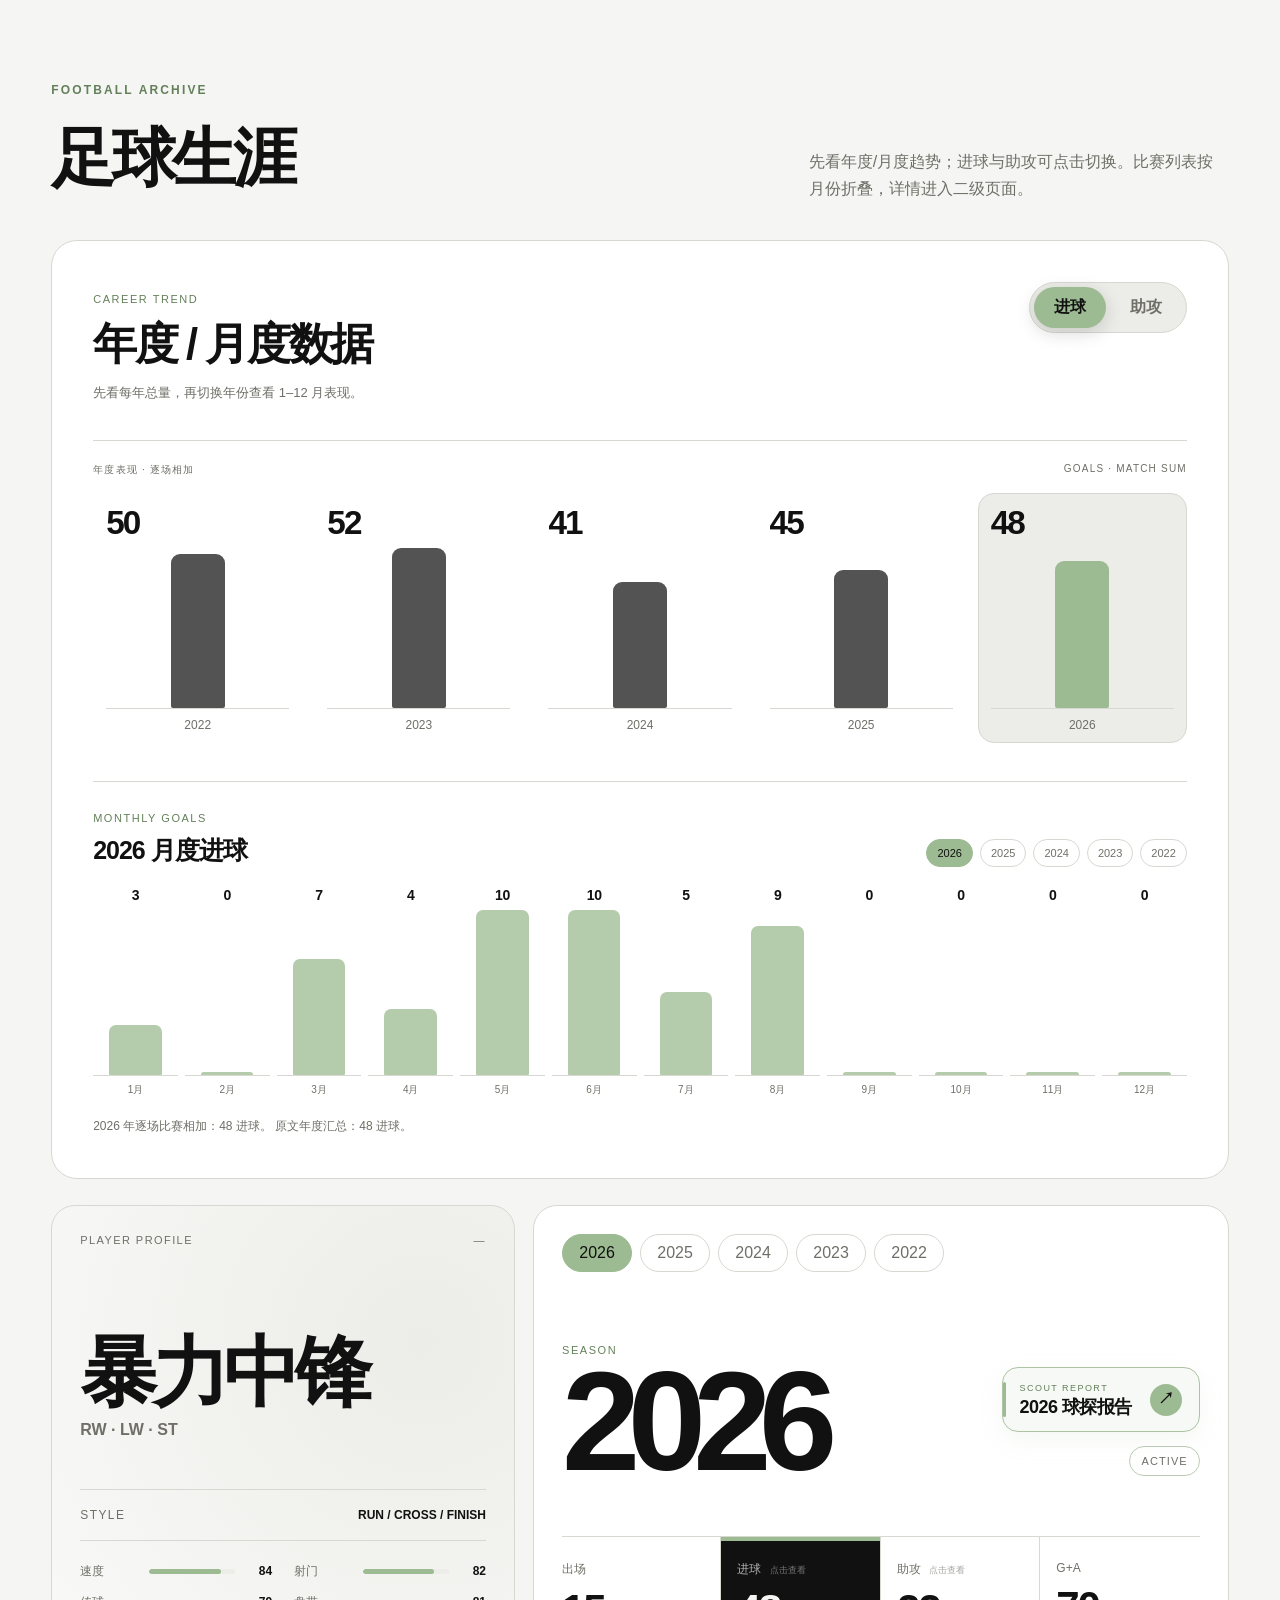
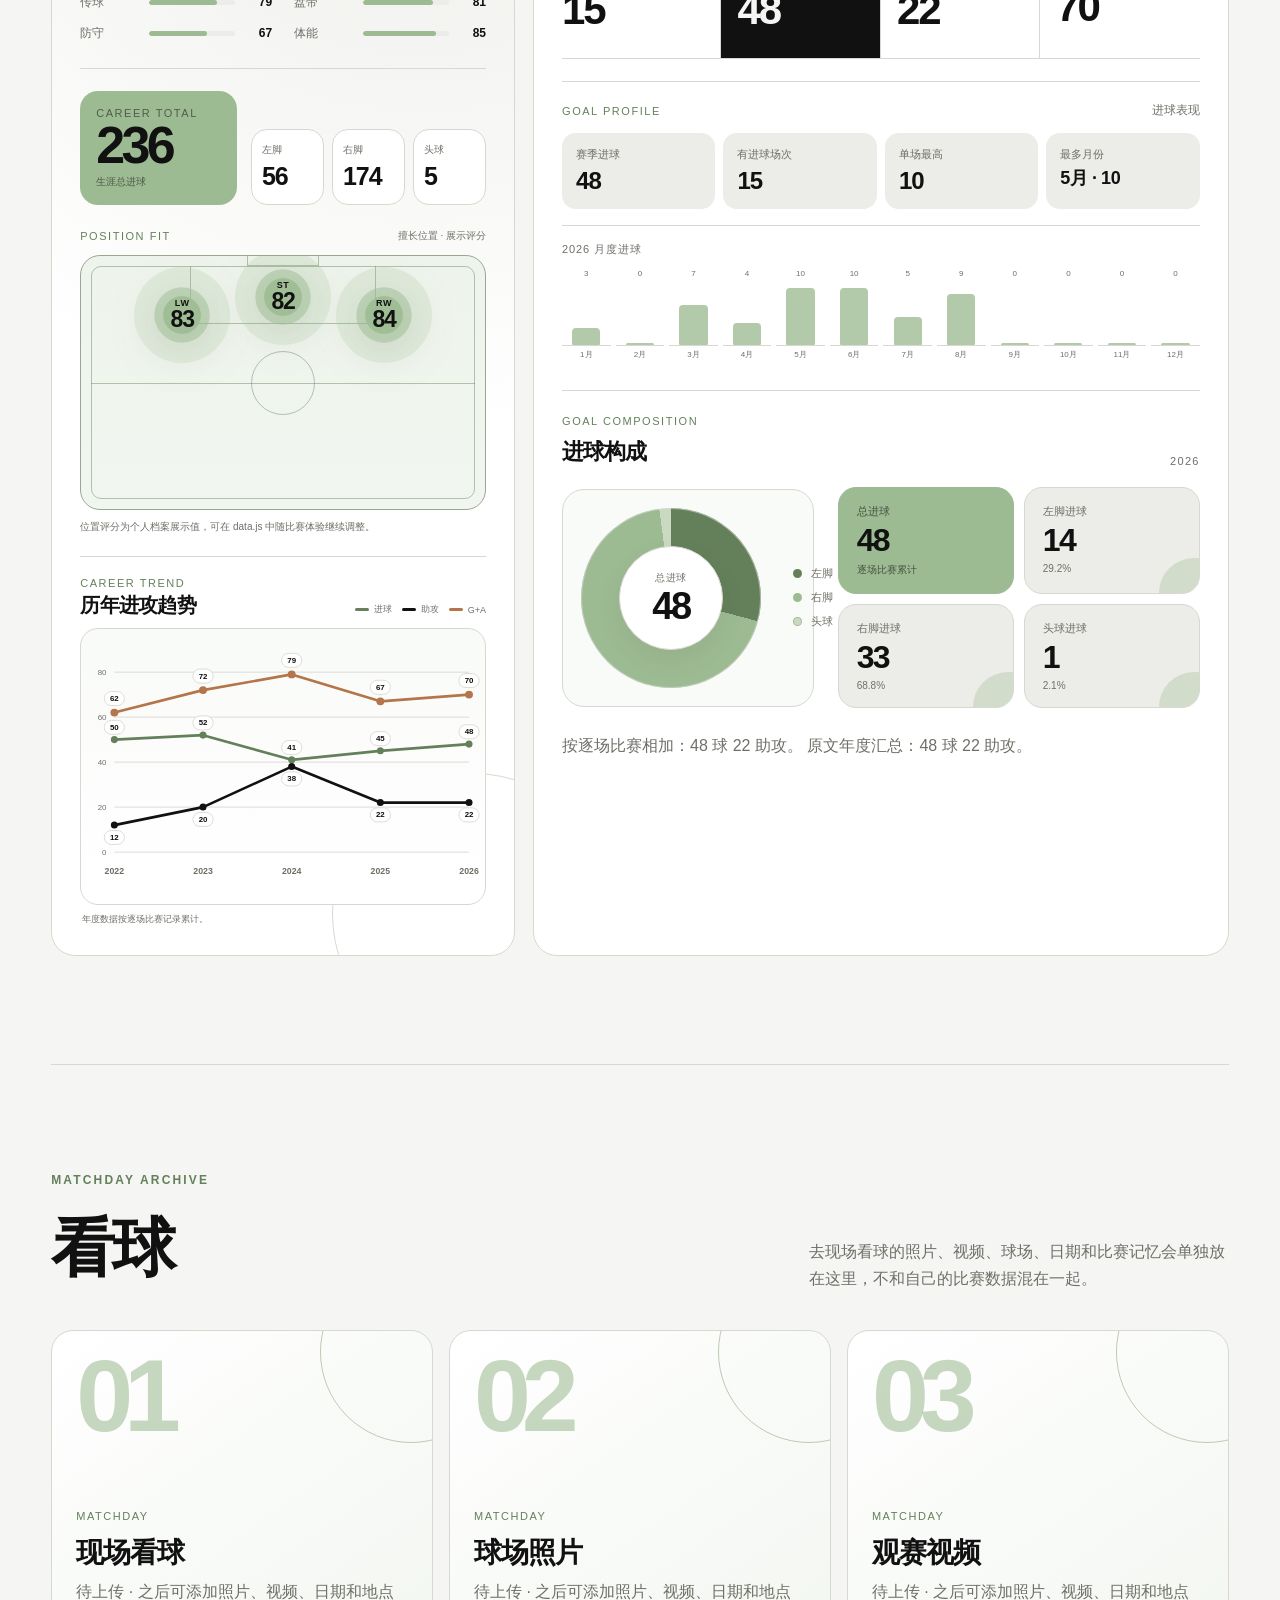
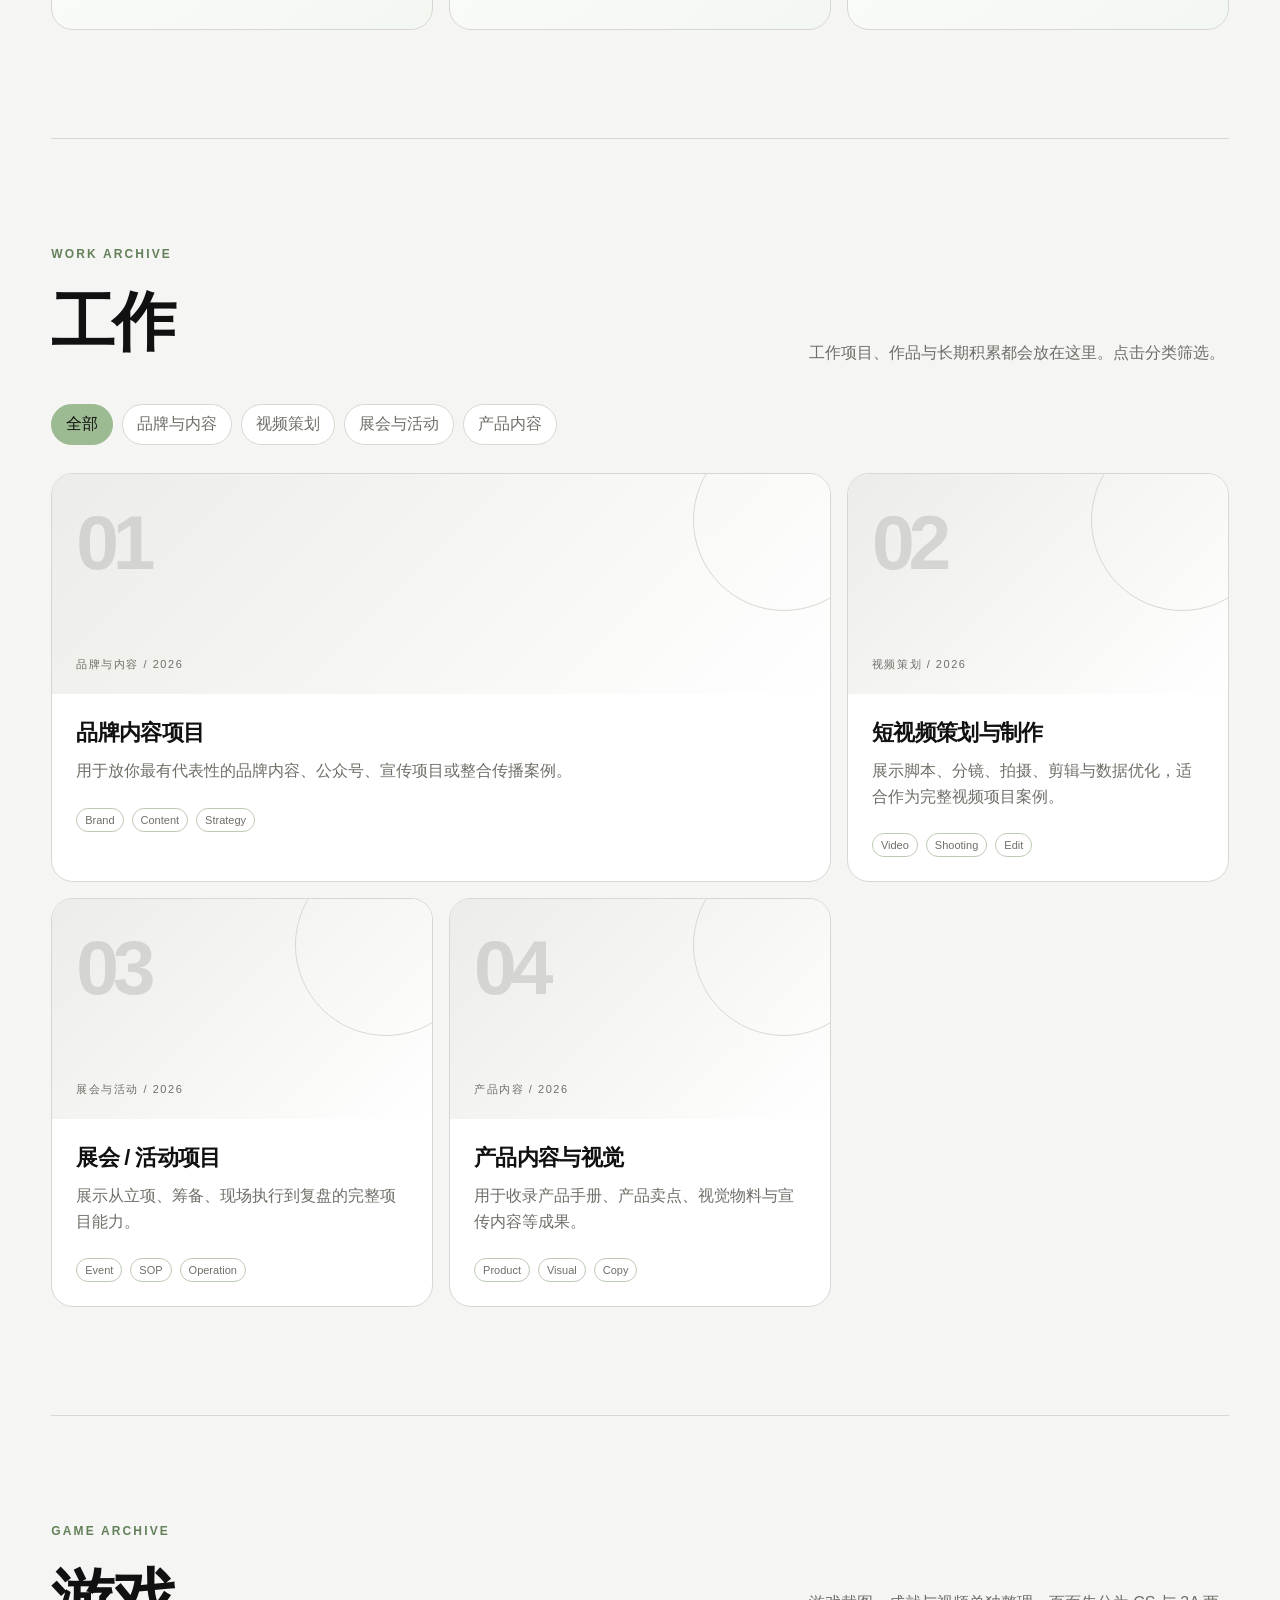
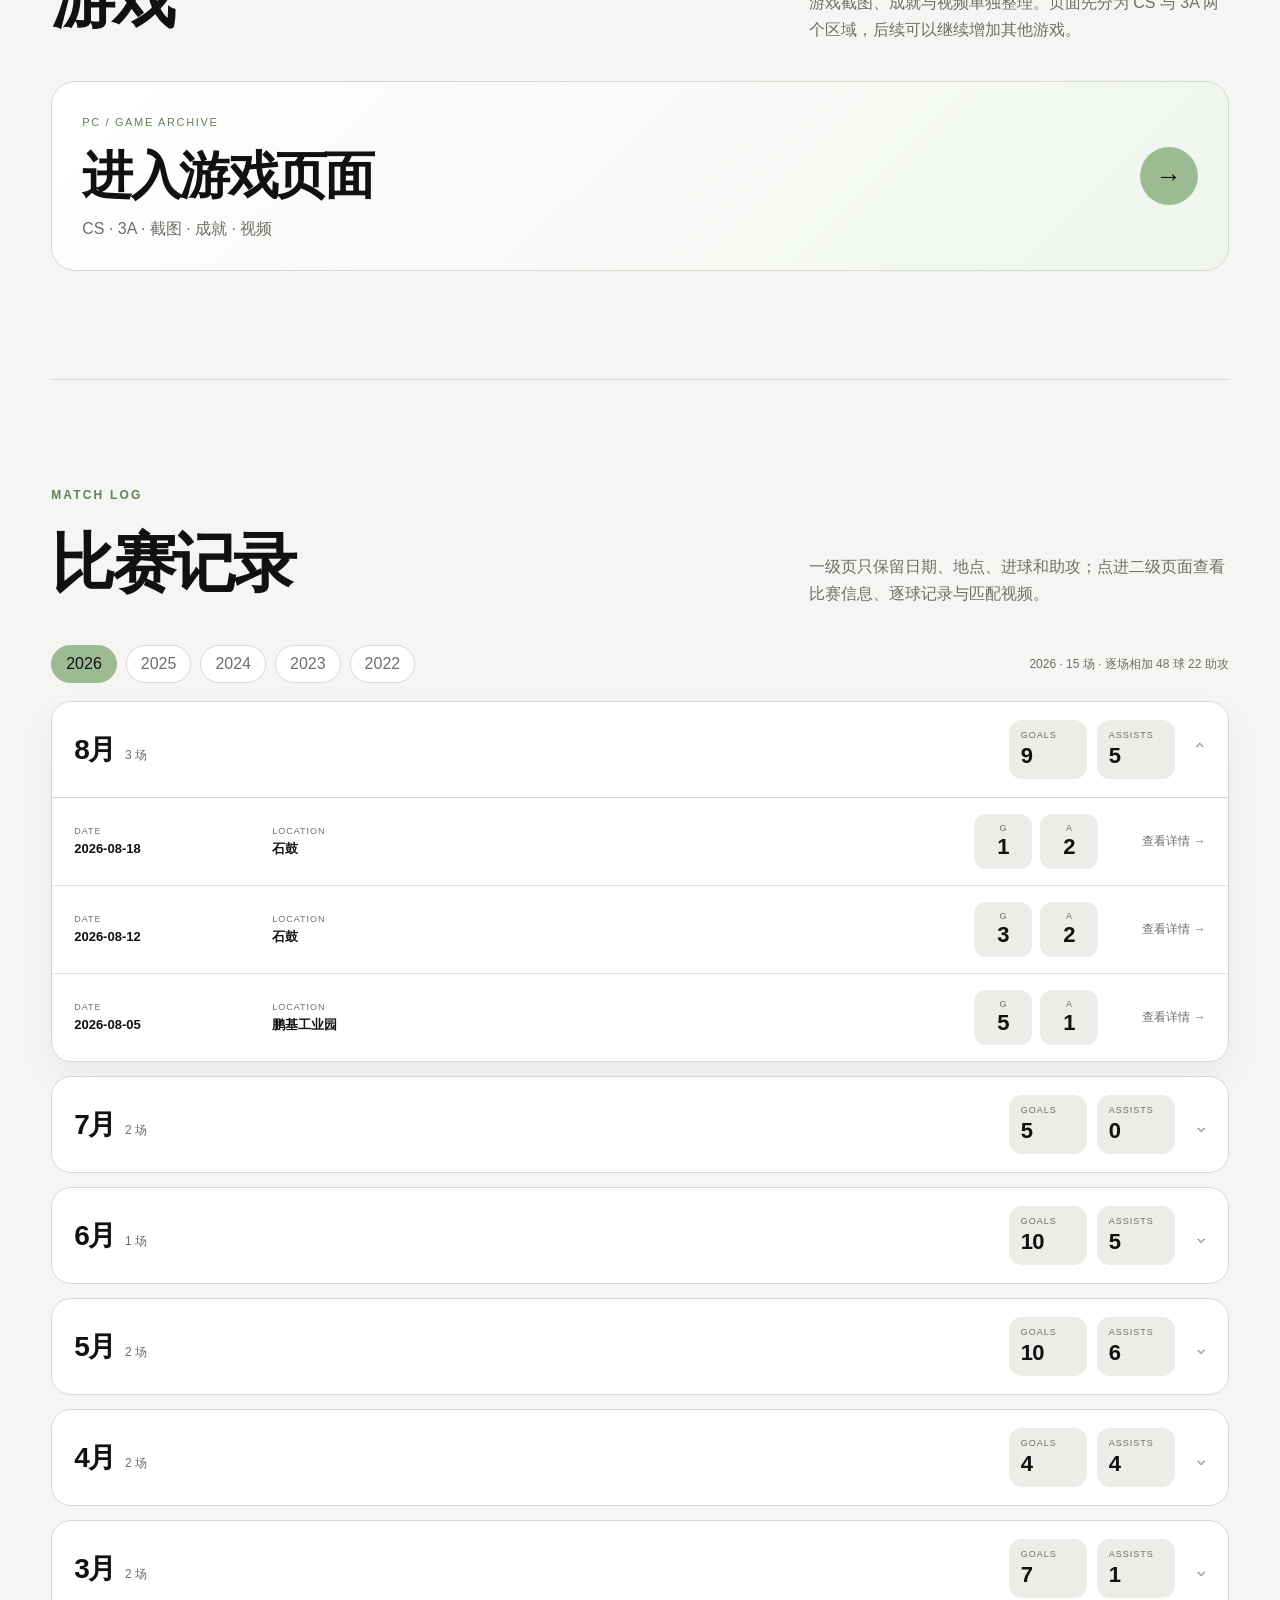
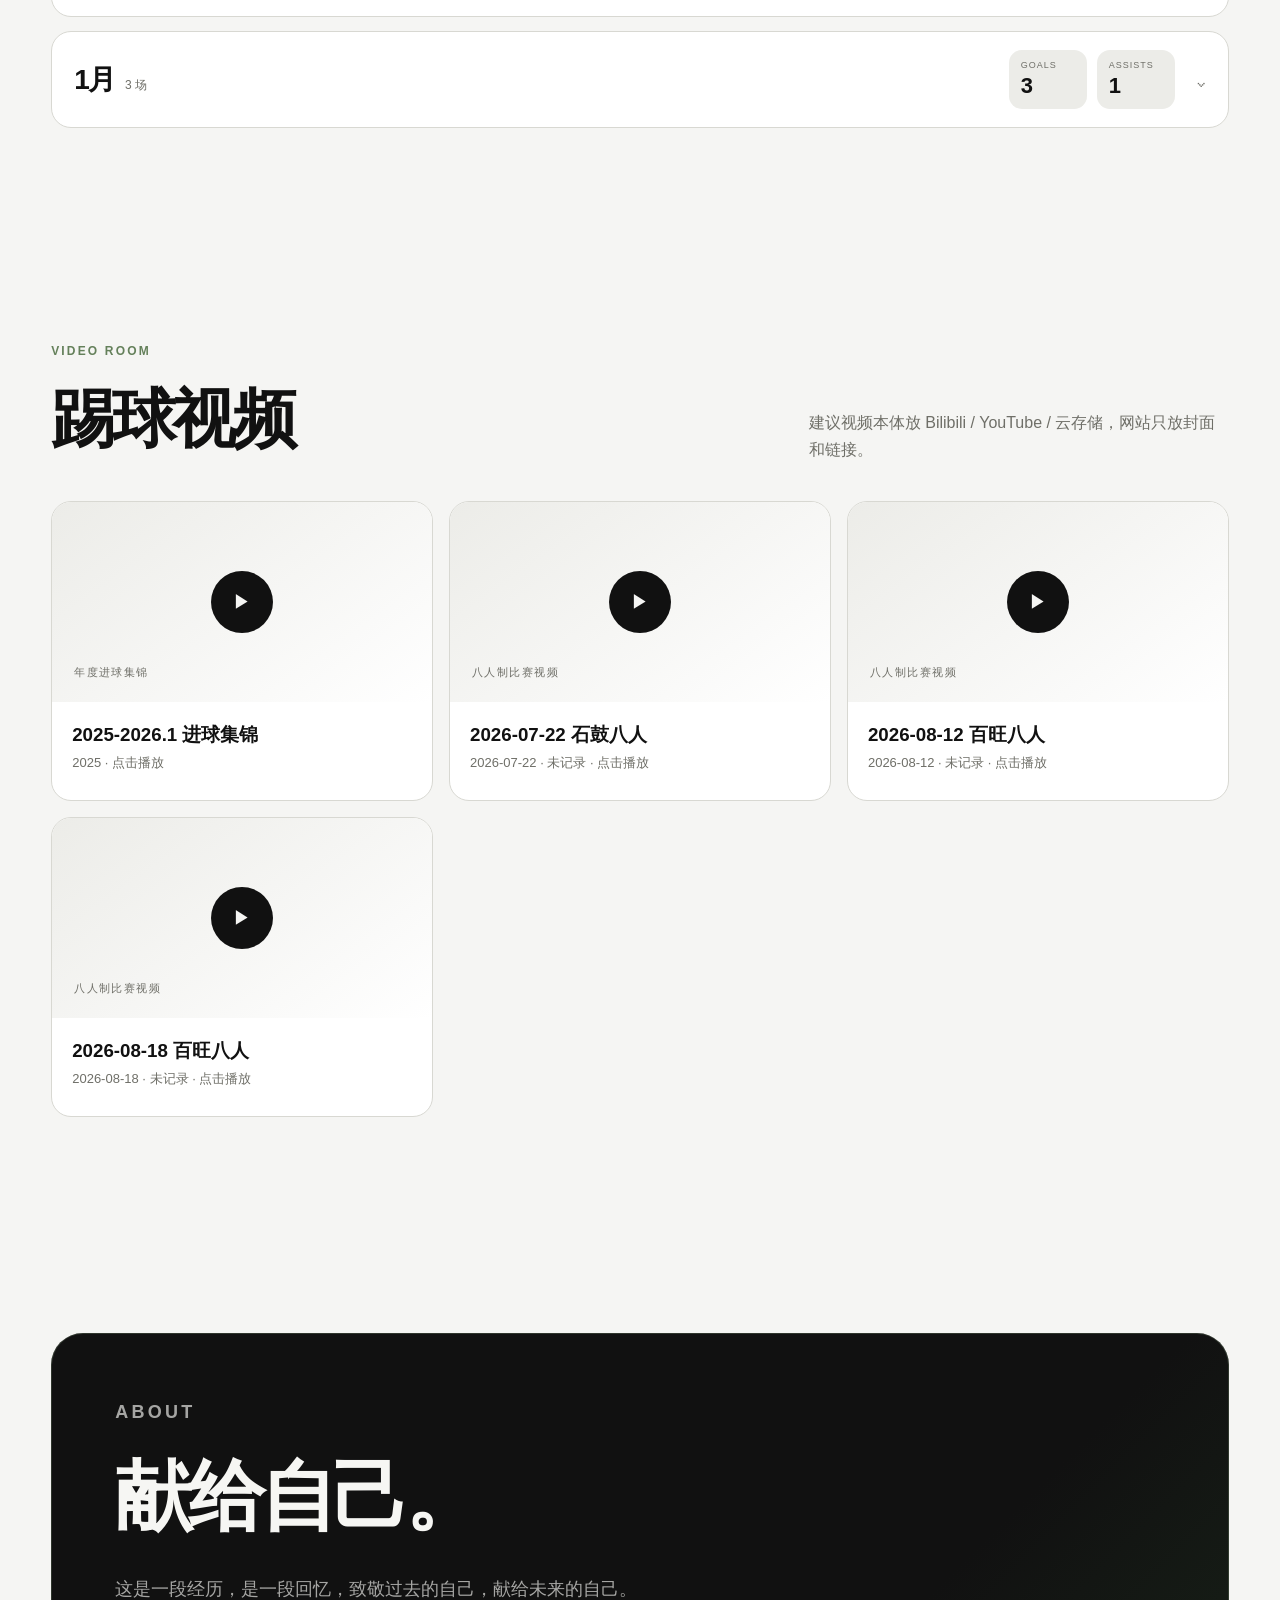
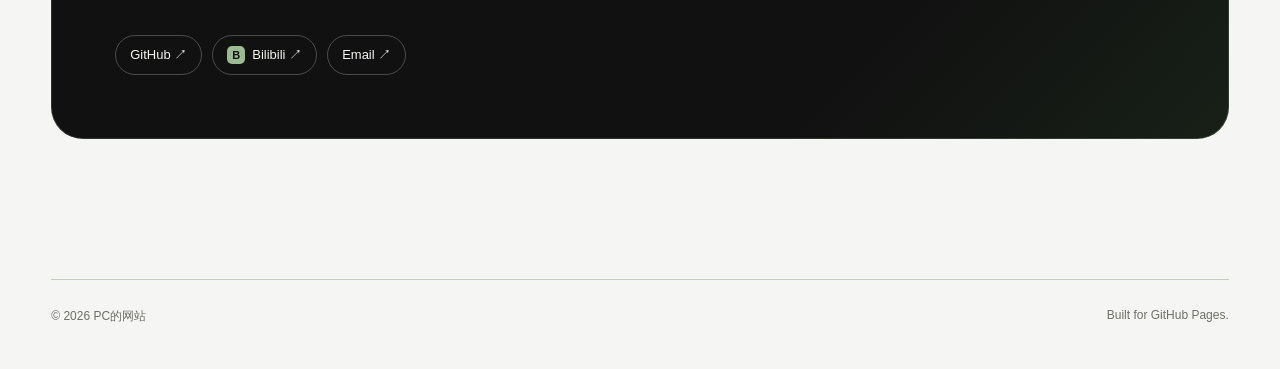
==== commit 3b4de122: "Add files via upload" ====
--- a/index.html
+++ b/index.html
@@ -6,7 +6,7 @@
   <meta name="description" content="PC的网站：生活、足球与工作长期个人档案" />
   <meta name="theme-color" content="#9DBB92" />
   <title>PC的网站</title>
-  <link rel="stylesheet" href="styles.css?v=8.3.0" />
+  <link rel="stylesheet" href="styles.css?v=8.4.0" />
 </head>
 <body>
   <div class="noise" aria-hidden="true"></div>
@@ -142,6 +142,22 @@
             </div>
             <p class="position-fit-note">位置评分为个人档案展示值，可在 data.js 中随比赛体验继续调整。</p>
           </section>
+
+          <section class="career-trend-panel" aria-label="历年进球助攻与G+A趋势">
+            <div class="career-trend-head">
+              <div>
+                <span class="metric-label">CAREER TREND</span>
+                <h4>历年进攻趋势</h4>
+              </div>
+              <div class="career-trend-legend" aria-label="图例">
+                <span class="legend-goals"><i></i>进球</span>
+                <span class="legend-assists"><i></i>助攻</span>
+                <span class="legend-ga"><i></i>G+A</span>
+              </div>
+            </div>
+            <div id="career-trend-chart" class="career-trend-chart" aria-label="2022至2026年度进球、助攻与G+A折线图"></div>
+            <p class="career-trend-note">年度数据按逐场比赛记录累计。</p>
+          </section>
         </div>
 
         <div class="season-panel reveal">
@@ -264,7 +280,7 @@
     <span>Built for GitHub Pages.</span>
   </footer>
 
-  <script src="data.js?v=8.3.0"></script>
-  <script src="app.js?v=8.3.0"></script>
+  <script src="data.js?v=8.4.0"></script>
+  <script src="app.js?v=8.4.0"></script>
 </body>
 </html>
--- a/styles.css
+++ b/styles.css
@@ -1356,3 +1356,69 @@
   .game-category-intro { display:block; }
   .game-category-intro p { margin-top:8px; }
 }
+
+/* ---------- V8.4 / Career annual G-A-G+A line chart ---------- */
+.career-trend-panel {
+  position:relative;
+  z-index:1;
+  margin-top:22px;
+  padding-top:20px;
+  border-top:1px solid var(--line);
+}
+.career-trend-head {
+  display:flex;
+  align-items:flex-end;
+  justify-content:space-between;
+  gap:14px;
+  margin-bottom:12px;
+}
+.career-trend-head .metric-label { margin:0 0 5px; }
+.career-trend-head h4 {
+  margin:0;
+  font-size:20px;
+  line-height:1.1;
+  letter-spacing:-.035em;
+}
+.career-trend-legend {
+  display:flex;
+  justify-content:flex-end;
+  gap:10px;
+  flex-wrap:wrap;
+  color:var(--muted);
+  font-size:9px;
+}
+.career-trend-legend span { display:inline-flex; align-items:center; gap:5px; white-space:nowrap; }
+.career-trend-legend i { width:14px; height:3px; border-radius:999px; display:inline-block; }
+.career-trend-legend .legend-goals i { background:var(--green-deep); }
+.career-trend-legend .legend-assists i { background:#111; }
+.career-trend-legend .legend-ga i { background:#b5754a; }
+:root[data-theme="dark"] .career-trend-legend .legend-assists i { background:#f0f0eb; }
+.career-trend-chart {
+  width:100%;
+  min-height:275px;
+  border:1px solid var(--line);
+  border-radius:18px;
+  background:linear-gradient(180deg,color-mix(in srgb,var(--green-soft) 28%,var(--panel)),var(--panel));
+  overflow:hidden;
+}
+.career-trend-chart svg { display:block; width:100%; height:auto; min-height:275px; }
+.career-trend-chart .trend-grid-line { stroke:var(--line); stroke-width:1; }
+.career-trend-chart .trend-axis-text { fill:var(--muted); font-size:9px; }
+.career-trend-chart .trend-year-text { fill:var(--muted); font-size:10px; font-weight:700; }
+.career-trend-chart .trend-goals-line { fill:none; stroke:var(--green-deep); stroke-width:3; stroke-linecap:round; stroke-linejoin:round; }
+.career-trend-chart .trend-assists-line { fill:none; stroke:#111; stroke-width:3; stroke-linecap:round; stroke-linejoin:round; }
+.career-trend-chart .trend-ga-line { fill:none; stroke:#b5754a; stroke-width:3; stroke-linecap:round; stroke-linejoin:round; }
+:root[data-theme="dark"] .career-trend-chart .trend-assists-line { stroke:#f0f0eb; }
+.career-trend-chart .trend-goals-dot { fill:var(--green-deep); }
+.career-trend-chart .trend-assists-dot { fill:#111; }
+.career-trend-chart .trend-ga-dot { fill:#b5754a; }
+:root[data-theme="dark"] .career-trend-chart .trend-assists-dot { fill:#f0f0eb; }
+.career-trend-chart .trend-value-bg { fill:var(--panel); stroke:var(--line); stroke-width:1; }
+.career-trend-chart .trend-value { fill:var(--text); font-size:9px; font-weight:800; text-anchor:middle; dominant-baseline:central; }
+.career-trend-note { margin:8px 2px 0; color:var(--muted); font-size:9px; line-height:1.5; }
+@media (max-width: 680px) {
+  .career-trend-head { align-items:flex-start; flex-direction:column; }
+  .career-trend-legend { justify-content:flex-start; }
+  .career-trend-chart { min-height:245px; }
+  .career-trend-chart svg { min-height:245px; }
+}
